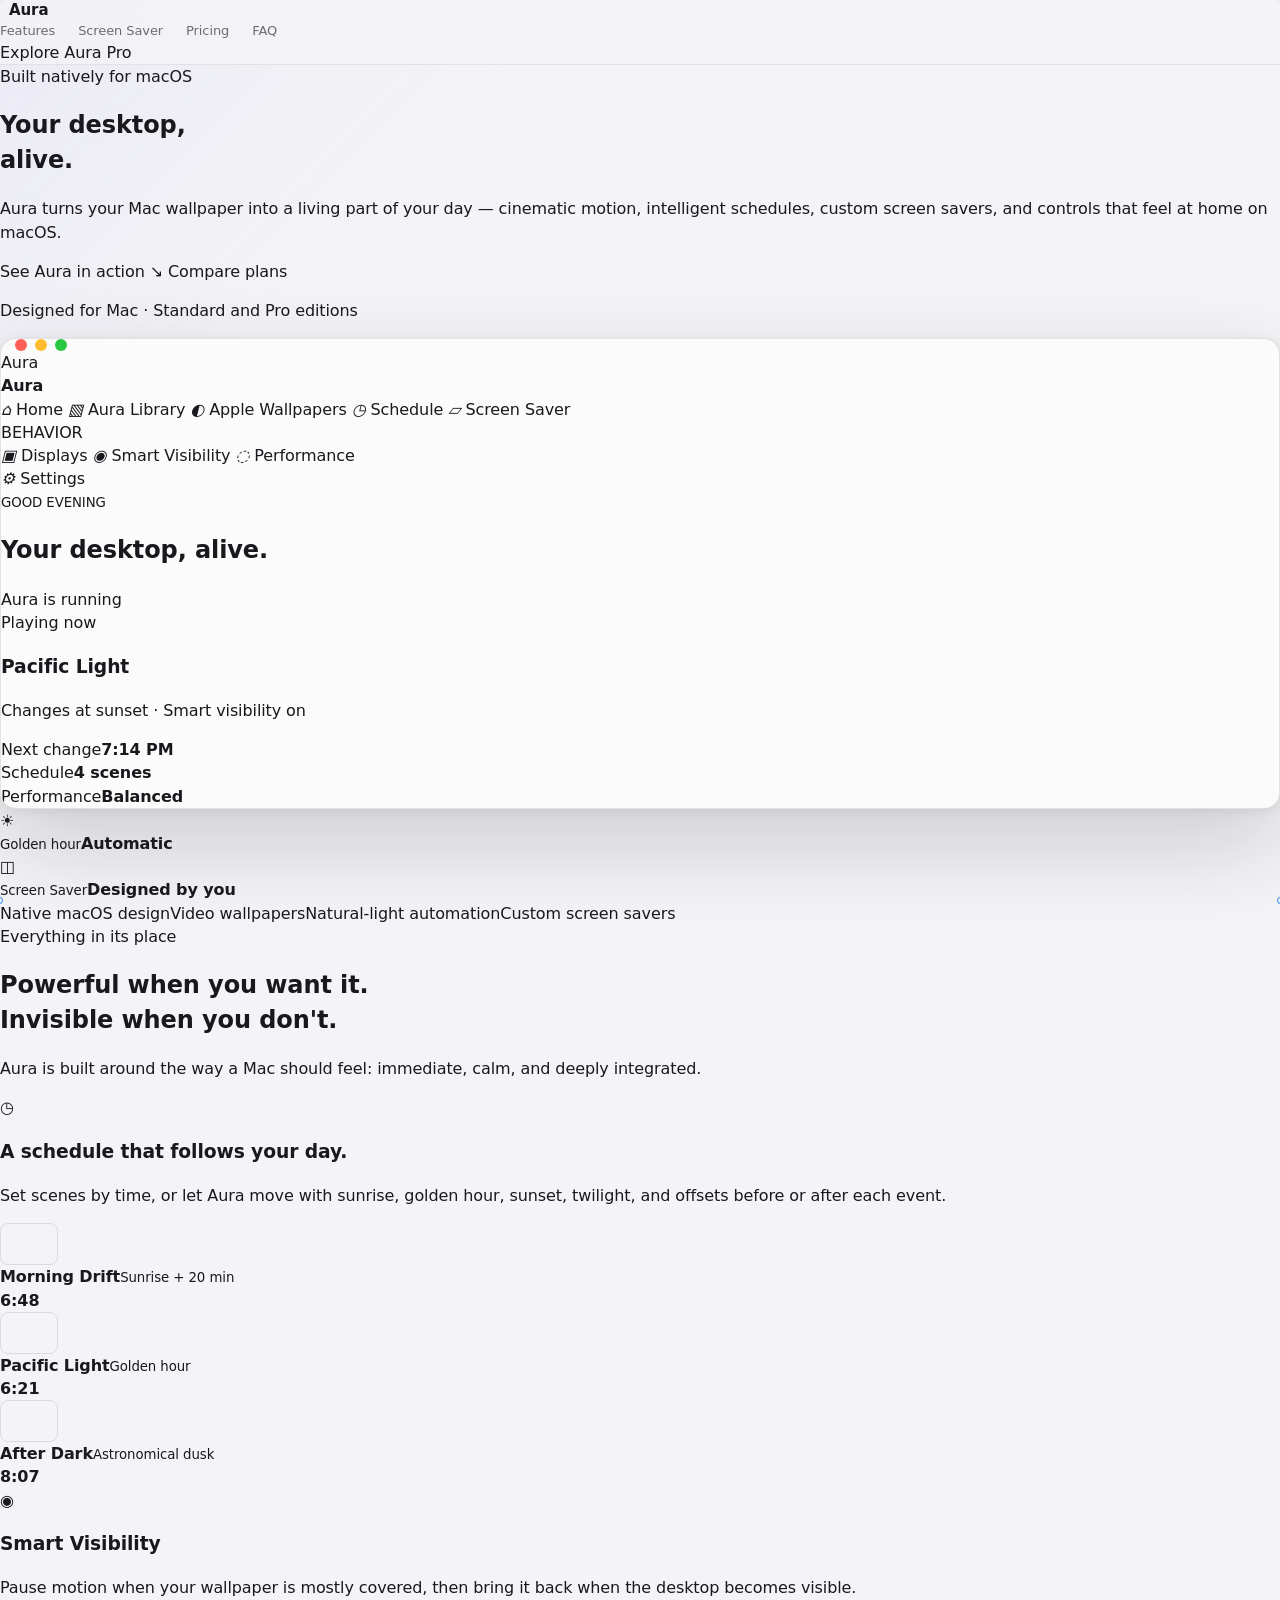
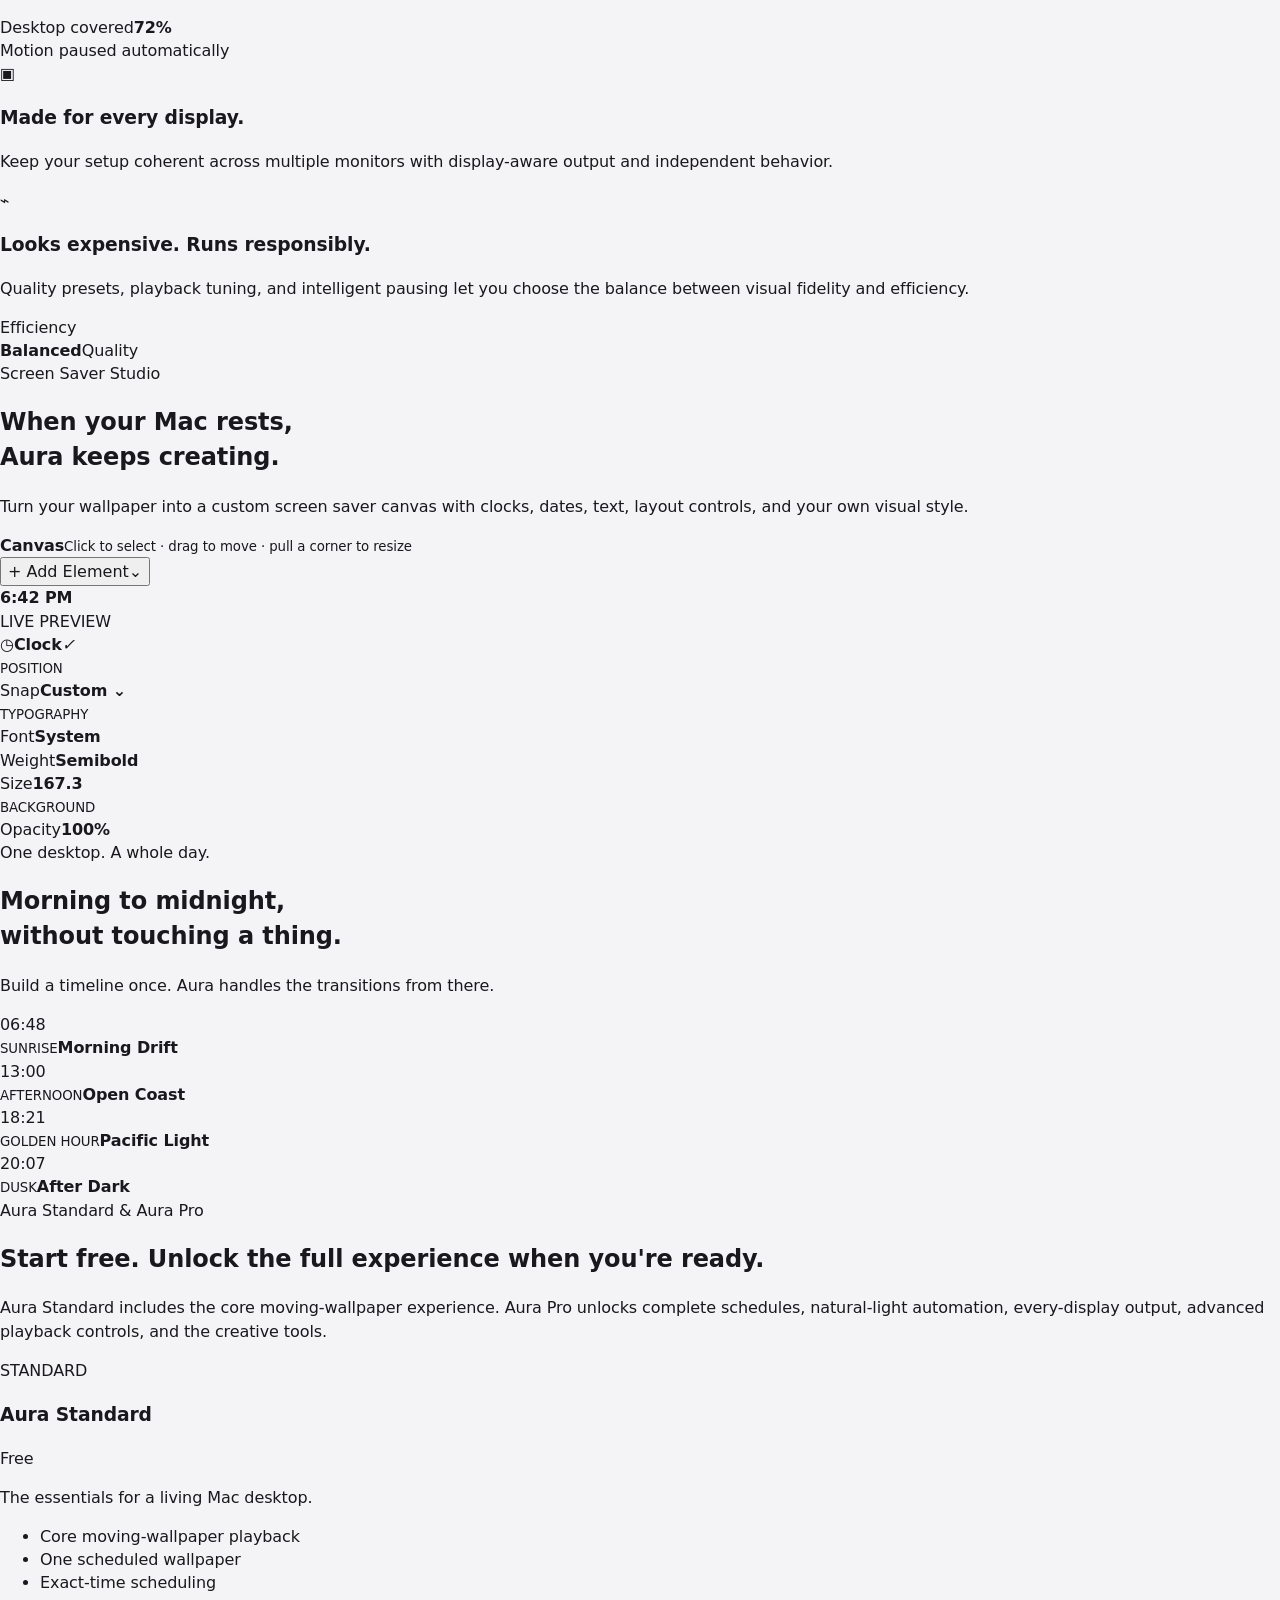
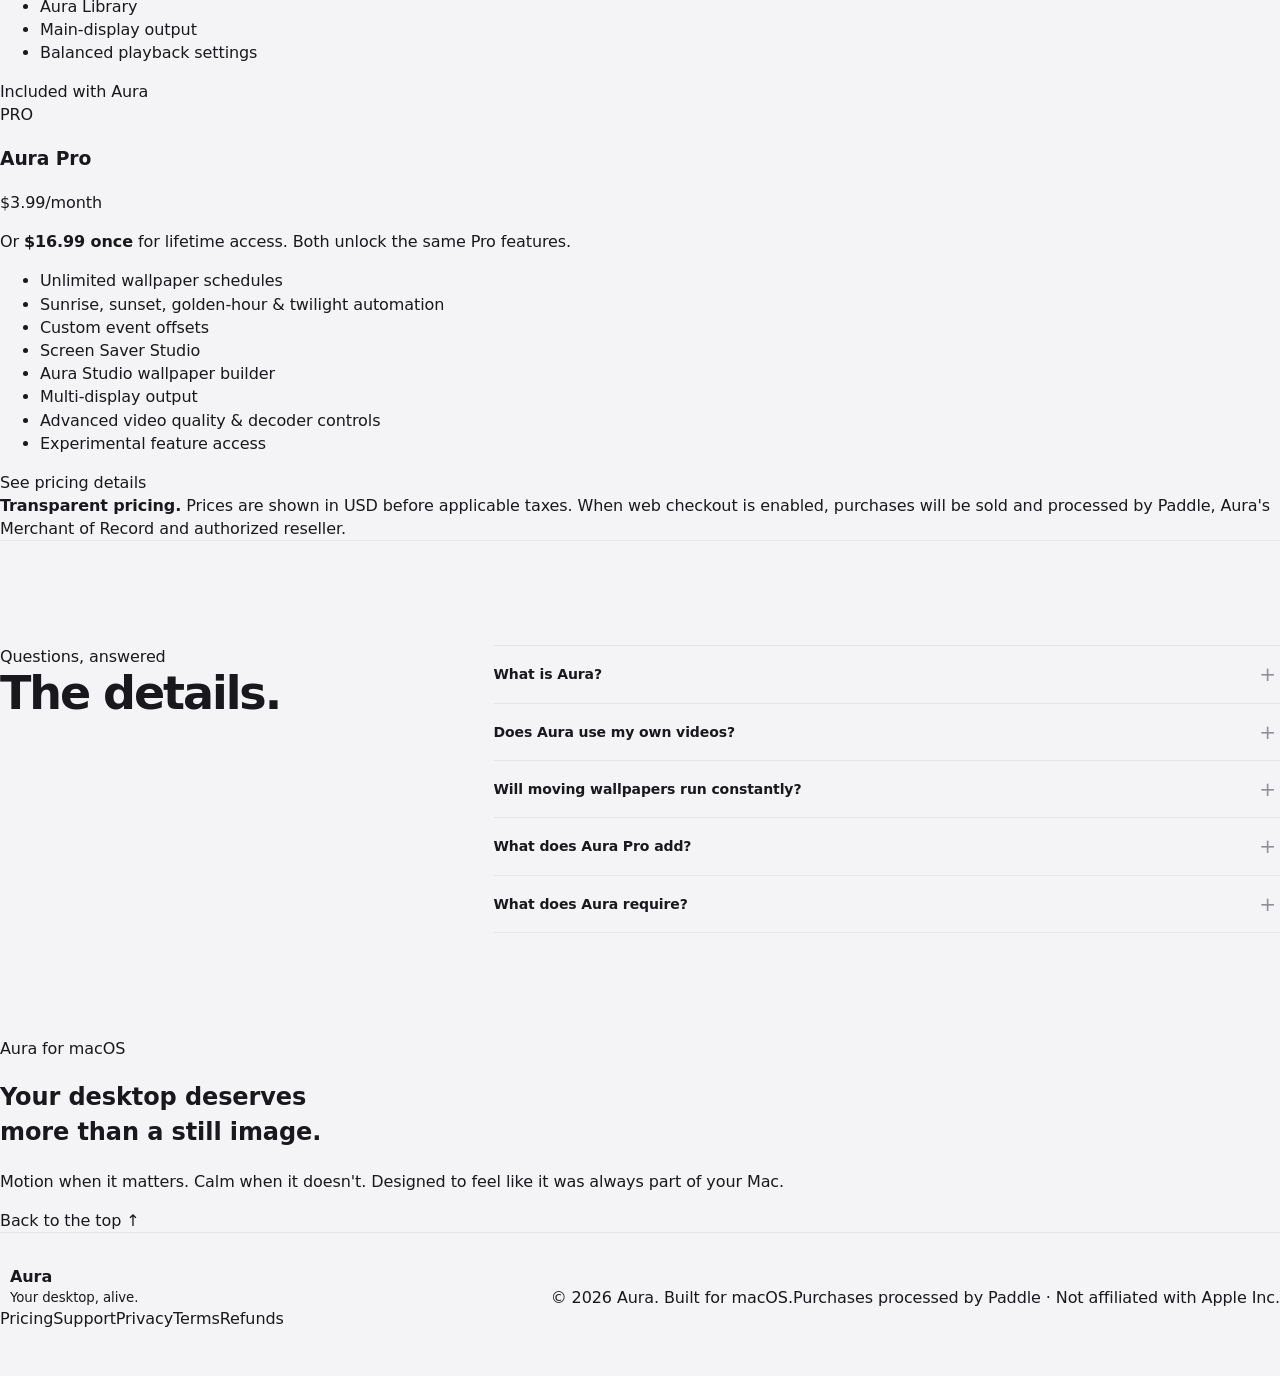
==== docs/index.html @ 41cb773d "Make Aura website Paddle-ready with current pricing" ====
<!doctype html>
<html lang="en">
<head>
  <meta charset="utf-8">
  <meta name="viewport" content="width=device-width, initial-scale=1">
  <meta name="theme-color" content="#0a0b10">
  <meta name="description" content="Aura makes your Mac desktop feel alive with cinematic moving wallpapers, intelligent schedules, Screen Saver Studio, and a native macOS experience.">
  <meta property="og:title" content="Aura — Your desktop, alive.">
  <meta property="og:description" content="A native macOS experience for cinematic moving wallpapers, smart schedules, and custom screen savers.">
  <meta property="og:type" content="website">
  <meta property="og:url" content="https://aura-macos.vercel.app/">
  <title>Aura — Your desktop, alive.</title>
  <link rel="icon" href="./assets/aura-mark.svg" type="image/svg+xml">
  <link rel="stylesheet" href="./styles.css">
  <script defer src="./script.js"></script>
</head>
<body>
  <div class="ambient ambient-a" aria-hidden="true"></div>
  <div class="ambient ambient-b" aria-hidden="true"></div>

  <header class="site-header" data-header>
    <div class="nav-wrap glass">
      <a class="brand" href="#top" aria-label="Aura home">
        <span class="brand-mark" aria-hidden="true"><span></span></span>
        <span>Aura</span>
      </a>
      <nav class="desktop-nav" aria-label="Primary navigation">
        <a href="#features">Features</a>
        <a href="#screensaver">Screen Saver</a>
        <a href="./pricing.html">Pricing</a>
        <a href="#faq">FAQ</a>
      </nav>
      <div class="nav-actions">
        <a class="button button-small button-secondary" href="./pricing.html">Explore Aura Pro</a>
        <button class="menu-button" type="button" aria-label="Open menu" aria-expanded="false" data-menu-button>
          <span></span><span></span>
        </button>
      </div>
    </div>
    <nav class="mobile-nav glass" data-mobile-menu aria-label="Mobile navigation">
      <a href="#features">Features</a>
      <a href="#screensaver">Screen Saver</a>
      <a href="./pricing.html">Pricing</a>
      <a href="#faq">FAQ</a>
    </nav>
  </header>

  <main id="top">
    <section class="hero section-shell">
      <div class="hero-copy reveal">
        <div class="eyebrow"><span class="status-dot"></span> Built natively for macOS</div>
        <h1>Your desktop,<br><span class="gradient-text">alive.</span></h1>
        <p class="hero-lede">Aura turns your Mac wallpaper into a living part of your day — cinematic motion, intelligent schedules, custom screen savers, and controls that feel at home on macOS.</p>
        <div class="hero-actions">
          <a class="button button-primary" href="#experience">See Aura in action <span aria-hidden="true">↘</span></a>
          <a class="button button-secondary" href="./pricing.html">Compare plans</a>
        </div>
        <p class="hero-note">Designed for Mac · Standard and Pro editions</p>
      </div>

      <div class="hero-visual reveal" id="experience" aria-label="Stylized preview of the Aura macOS app">
        <div class="mac-window hero-window">
          <div class="titlebar">
            <div class="traffic"><i></i><i></i><i></i></div>
            <span class="titlebar-name">Aura</span>
            <span class="titlebar-spacer"></span>
          </div>
          <div class="app-layout">
            <aside class="mock-sidebar">
              <div class="mock-brand"><span class="mini-mark"></span><b>Aura</b></div>
              <div class="mock-group">
                <span class="mock-item active"><i>⌂</i> Home</span>
                <span class="mock-item"><i>▧</i> Aura Library</span>
                <span class="mock-item"><i>◐</i> Apple Wallpapers</span>
                <span class="mock-item"><i>◷</i> Schedule</span>
                <span class="mock-item"><i>▱</i> Screen Saver</span>
              </div>
              <span class="mock-label">BEHAVIOR</span>
              <div class="mock-group">
                <span class="mock-item"><i>▣</i> Displays</span>
                <span class="mock-item"><i>◉</i> Smart Visibility</span>
                <span class="mock-item"><i>◌</i> Performance</span>
              </div>
              <span class="mock-item settings"><i>⚙</i> Settings</span>
            </aside>
            <div class="mock-main">
              <div class="mock-heading-row">
                <div><small>GOOD EVENING</small><h2>Your desktop, alive.</h2></div>
                <span class="pill">Aura is running</span>
              </div>
              <div class="wallpaper-card">
                <div class="sky-glow"></div>
                <div class="mountain mountain-1"></div>
                <div class="mountain mountain-2"></div>
                <div class="ocean-lines"></div>
                <div class="wallpaper-overlay">
                  <span class="pill dark"><i></i> Playing now</span>
                  <div><h3>Pacific Light</h3><p>Changes at sunset · Smart visibility on</p></div>
                </div>
              </div>
              <div class="mini-stats">
                <div><span>Next change</span><strong>7:14 PM</strong></div>
                <div><span>Schedule</span><strong>4 scenes</strong></div>
                <div><span>Performance</span><strong>Balanced</strong></div>
              </div>
            </div>
          </div>
        </div>
        <div class="floating-chip chip-a glass"><span>☀</span><div><small>Golden hour</small><strong>Automatic</strong></div></div>
        <div class="floating-chip chip-b glass"><span>◫</span><div><small>Screen Saver</small><strong>Designed by you</strong></div></div>
      </div>
    </section>

    <section class="trust-strip section-shell reveal" aria-label="Aura highlights">
      <span>Native macOS design</span><i></i><span>Video wallpapers</span><i></i><span>Natural-light automation</span><i></i><span>Custom screen savers</span>
    </section>

    <section class="section-shell section" id="features">
      <div class="section-heading reveal">
        <div class="eyebrow">Everything in its place</div>
        <h2>Powerful when you want it.<br>Invisible when you don't.</h2>
        <p>Aura is built around the way a Mac should feel: immediate, calm, and deeply integrated.</p>
      </div>

      <div class="bento-grid">
        <article class="feature-card feature-large reveal">
          <div class="card-copy">
            <span class="feature-icon">◷</span>
            <h3>A schedule that follows your day.</h3>
            <p>Set scenes by time, or let Aura move with sunrise, golden hour, sunset, twilight, and offsets before or after each event.</p>
          </div>
          <div class="schedule-demo" aria-hidden="true">
            <div class="schedule-row"><span class="scene-thumb dawn"></span><div><b>Morning Drift</b><small>Sunrise + 20 min</small></div><strong>6:48</strong></div>
            <div class="schedule-row selected"><span class="scene-thumb coast"></span><div><b>Pacific Light</b><small>Golden hour</small></div><strong>6:21</strong></div>
            <div class="schedule-row"><span class="scene-thumb night"></span><div><b>After Dark</b><small>Astronomical dusk</small></div><strong>8:07</strong></div>
          </div>
        </article>

        <article class="feature-card reveal">
          <div class="card-copy">
            <span class="feature-icon">◉</span>
            <h3>Smart Visibility</h3>
            <p>Pause motion when your wallpaper is mostly covered, then bring it back when the desktop becomes visible.</p>
          </div>
          <div class="visibility-demo" aria-hidden="true"><div class="coverage"><span>Desktop covered</span><b>72%</b></div><div class="visibility-status"><i></i> Motion paused automatically</div></div>
        </article>

        <article class="feature-card reveal">
          <div class="card-copy">
            <span class="feature-icon">▣</span>
            <h3>Made for every display.</h3>
            <p>Keep your setup coherent across multiple monitors with display-aware output and independent behavior.</p>
          </div>
          <div class="display-demo" aria-hidden="true"><div class="screen screen-left"></div><div class="screen screen-right"></div><div class="stand"></div></div>
        </article>

        <article class="feature-card feature-wide reveal">
          <div class="performance-copy">
            <div class="card-copy">
              <span class="feature-icon">⌁</span>
              <h3>Looks expensive. Runs responsibly.</h3>
              <p>Quality presets, playback tuning, and intelligent pausing let you choose the balance between visual fidelity and efficiency.</p>
            </div>
            <div class="quality-control" aria-hidden="true"><span>Efficiency</span><div class="segmented"><i></i><b>Balanced</b><span>Quality</span></div></div>
          </div>
          <div class="orb-field" aria-hidden="true"><div class="orb orb-one"></div><div class="orb orb-two"></div><div class="orb orb-three"></div></div>
        </article>
      </div>
    </section>

    <section class="section-shell section" id="screensaver">
      <div class="section-heading centered reveal">
        <div class="eyebrow">Screen Saver Studio</div>
        <h2>When your Mac rests,<br>Aura keeps creating.</h2>
        <p>Turn your wallpaper into a custom screen saver canvas with clocks, dates, text, layout controls, and your own visual style.</p>
      </div>

      <div class="studio-stage reveal">
        <div class="studio-toolbar glass"><div><b>Canvas</b><small>Click to select · drag to move · pull a corner to resize</small></div><button type="button" tabindex="-1">+ Add Element⌄</button></div>
        <div class="studio-canvas">
          <div class="studio-scene"><div class="studio-sun"></div><div class="studio-ridge one"></div><div class="studio-ridge two"></div><div class="studio-water"></div></div>
          <div class="selection-box"><span class="handle tl"></span><span class="handle tr"></span><span class="handle bl"></span><span class="handle br"></span><strong>6:42 PM</strong></div>
          <span class="live-badge">LIVE PREVIEW</span>
        </div>
        <div class="studio-inspector glass">
          <div class="inspector-title"><span>◷</span><b>Clock</b><i>✓</i></div>
          <small>POSITION</small>
          <div class="inspector-row"><span>Snap</span><b>Custom ⌄</b></div>
          <small>TYPOGRAPHY</small>
          <div class="inspector-controls"><div><span>Font</span><b>System</b></div><div><span>Weight</span><b>Semibold</b></div><div><span>Size</span><b>167.3</b></div></div>
          <small>BACKGROUND</small>
          <div class="opacity-line"><span>Opacity</span><i><em></em></i><b>100%</b></div>
        </div>
      </div>
    </section>

    <section class="section-shell section day-section">
      <div class="day-copy reveal">
        <div class="eyebrow light">One desktop. A whole day.</div>
        <h2>Morning to midnight,<br>without touching a thing.</h2>
        <p>Build a timeline once. Aura handles the transitions from there.</p>
      </div>
      <div class="day-track reveal" aria-label="Example Aura schedule timeline">
        <div class="day-card morning"><span>06:48</span><div><small>SUNRISE</small><strong>Morning Drift</strong></div></div>
        <div class="day-card afternoon"><span>13:00</span><div><small>AFTERNOON</small><strong>Open Coast</strong></div></div>
        <div class="day-card sunset"><span>18:21</span><div><small>GOLDEN HOUR</small><strong>Pacific Light</strong></div></div>
        <div class="day-card evening"><span>20:07</span><div><small>DUSK</small><strong>After Dark</strong></div></div>
      </div>
    </section>


    <section class="section-shell section" id="pricing">
      <div class="section-heading centered reveal">
        <div class="eyebrow">Aura Standard & Aura Pro</div>
        <h2>Start free. Unlock the full experience when you're ready.</h2>
        <p>Aura Standard includes the core moving-wallpaper experience. Aura Pro unlocks complete schedules, natural-light automation, every-display output, advanced playback controls, and the creative tools.</p>
      </div>

      <div class="pricing-grid reveal">
        <article class="price-card glass">
          <div><span class="plan-label">STANDARD</span><h3>Aura Standard</h3><p class="price">Free</p><p class="price-sub">The essentials for a living Mac desktop.</p></div>
          <ul><li>Core moving-wallpaper playback</li><li>One scheduled wallpaper</li><li>Exact-time scheduling</li><li>Aura Library</li><li>Main-display output</li><li>Balanced playback settings</li></ul>
          <span class="availability">Included with Aura</span>
        </article>
        <article class="price-card pro-card">
          <div class="pro-glow" aria-hidden="true"></div>
          <div><span class="plan-label">PRO</span><h3>Aura Pro</h3><p class="price">$3.99<span class="price-unit">/month</span></p><p class="price-sub">Or <strong>$16.99 once</strong> for lifetime access. Both unlock the same Pro features.</p></div>
          <ul><li>Unlimited wallpaper schedules</li><li>Sunrise, sunset, golden-hour & twilight automation</li><li>Custom event offsets</li><li>Screen Saver Studio</li><li>Aura Studio wallpaper builder</li><li>Multi-display output</li><li>Advanced video quality & decoder controls</li><li>Experimental feature access</li></ul>
          <a class="availability pro-availability" href="./pricing.html">See pricing details</a>
        </article>
      </div>
      <div class="merchant-note reveal">
        <strong>Transparent pricing.</strong> Prices are shown in USD before applicable taxes. When web checkout is enabled, purchases will be sold and processed by Paddle, Aura's Merchant of Record and authorized reseller.
      </div>
    </section>

    <section class="section-shell section faq-section" id="faq">
      <div class="section-heading reveal"><div class="eyebrow">Questions, answered</div><h2>The details.</h2></div>
      <div class="faq-list reveal">
        <details><summary>What is Aura?</summary><p>Aura is a native macOS app for moving wallpapers, intelligent wallpaper schedules, custom screen savers, and display-aware playback.</p></details>
        <details><summary>Does Aura use my own videos?</summary><p>Yes. Aura is designed around your local wallpaper library so you can build scenes and schedules from your own compatible video assets.</p></details>
        <details><summary>Will moving wallpapers run constantly?</summary><p>They do not have to. Smart Visibility can pause motion when your wallpaper is mostly covered, and Aura includes performance controls for different Macs and workflows.</p></details>
        <details><summary>What does Aura Pro add?</summary><p>Pro expands Aura with unlimited schedules, natural-light automation and offsets, Screen Saver Studio, Aura Studio, multi-display output, advanced playback controls, and access to experimental features.</p></details>
        <details><summary>What does Aura require?</summary><p>Aura is built for macOS 26 or later so it can use the latest native macOS interface and wallpaper capabilities.</p></details>
      </div>
    </section>

    <section class="section-shell final-cta reveal">
      <div class="final-glow" aria-hidden="true"></div>
      <span class="brand-mark large" aria-hidden="true"><span></span></span>
      <div class="eyebrow">Aura for macOS</div>
      <h2>Your desktop deserves<br>more than a still image.</h2>
      <p>Motion when it matters. Calm when it doesn't. Designed to feel like it was always part of your Mac.</p>
      <a class="button button-primary" href="#top">Back to the top <span aria-hidden="true">↑</span></a>
    </section>
  </main>

  <footer class="site-footer section-shell">
    <div class="footer-main">
      <div class="footer-brand"><span class="brand-mark" aria-hidden="true"><span></span></span><div><b>Aura</b><small>Your desktop, alive.</small></div></div>
      <div class="footer-links"><a href="./pricing.html">Pricing</a><a href="./support.html">Support</a><a href="./privacy.html">Privacy</a><a href="./terms.html">Terms</a><a href="./refunds.html">Refunds</a></div>
    </div>
    <div class="footer-bottom"><span>© <span data-year></span> Aura. Built for macOS.</span><span>Purchases processed by Paddle · Not affiliated with Apple Inc.</span></div>
  </footer>
</body>
</html>
---- docs/styles.css ----
:root {
  color-scheme: light dark;
  --bg: #f4f4f6;
  --surface: rgba(255,255,255,.72);
  --surface-solid: #fbfbfc;
  --surface-soft: #ececf0;
  --sidebar: rgba(236,236,240,.78);
  --line: rgba(0,0,0,.10);
  --line-soft: rgba(0,0,0,.065);
  --text: #19191d;
  --secondary: #6b6b73;
  --tertiary: #8f8f98;
  --accent: #6f66f2;
  --accent-soft: rgba(111,102,242,.16);
  --shadow: 0 22px 60px rgba(30,30,40,.12);
  --window-shadow: 0 35px 90px rgba(35,35,50,.18), 0 2px 10px rgba(35,35,50,.08);
}

@media (prefers-color-scheme: dark) {
  :root {
    --bg: #151519;
    --surface: rgba(38,38,44,.76);
    --surface-solid: #242429;
    --surface-soft: #2d2d33;
    --sidebar: rgba(34,34,39,.82);
    --line: rgba(255,255,255,.11);
    --line-soft: rgba(255,255,255,.07);
    --text: #f2f2f4;
    --secondary: #a5a5ad;
    --tertiary: #7d7d86;
    --accent: #8e86ff;
    --accent-soft: rgba(142,134,255,.18);
    --shadow: 0 22px 60px rgba(0,0,0,.24);
    --window-shadow: 0 35px 90px rgba(0,0,0,.34), 0 2px 10px rgba(0,0,0,.22);
  }
}

* { box-sizing: border-box; }
html { scroll-behavior: smooth; }
body {
  margin: 0;
  min-width: 320px;
  background:
    linear-gradient(135deg, color-mix(in srgb, var(--accent) 7%, transparent), transparent 26rem),
    var(--bg);
  color: var(--text);
  font-family: -apple-system, BlinkMacSystemFont, "SF Pro Text", "SF Pro Display", system-ui, sans-serif;
  line-height: 1.45;
  letter-spacing: -.006em;
}

a { color: inherit; text-decoration: none; }
button { font: inherit; color: inherit; }
img { display: block; }
.page-width { width: min(1120px, calc(100% - 40px)); margin-inline: auto; }

.site-header {
  position: sticky;
  top: 0;
  z-index: 50;
  background: color-mix(in srgb, var(--bg) 84%, transparent);
  backdrop-filter: blur(22px) saturate(130%);
  -webkit-backdrop-filter: blur(22px) saturate(130%);
  border-bottom: 1px solid var(--line-soft);
}
.nav-shell {
  width: min(1120px, calc(100% - 40px));
  height: 58px;
  margin: auto;
  display: flex;
  align-items: center;
  gap: 26px;
}
.brand { display: flex; align-items: center; gap: 9px; font-size: 15px; font-weight: 650; }
.brand img, .footer-brand img, .sidebar-brand img { border-radius: 26%; box-shadow: inset 0 0 0 1px rgba(255,255,255,.12); }
.desktop-nav { margin-left: auto; display: flex; align-items: center; gap: 23px; }
.desktop-nav a { font-size: 13px; color: var(--secondary); }
.desktop-nav a:hover, .text-link:hover { color: var(--text); }
.menu-button { display: none; margin-left: auto; border: 0; background: transparent; width: 34px; height: 34px; position: relative; }
.menu-button span { position: absolute; left: 8px; right: 8px; height: 1.5px; background: currentColor; border-radius: 2px; }
.menu-button span:first-child { top: 12px; }
.menu-button span:last-child { top: 20px; }
.mobile-nav { display: none; padding: 4px 20px 14px; border-top: 1px solid var(--line-soft); }
.mobile-nav a { padding: 9px 0; color: var(--secondary); font-size: 14px; }

.intro { padding: 96px 0 46px; }
.intro-copy { max-width: 760px; }
.kicker, .section-label {
  margin: 0 0 12px;
  color: var(--secondary);
  font-size: 13px;
  font-weight: 600;
}
.intro h1 {
  max-width: 760px;
  margin: 0;
  font-size: clamp(48px, 7vw, 76px);
  line-height: 1.02;
  letter-spacing: -.056em;
  font-weight: 720;
}
.lead {
  max-width: 680px;
  margin: 25px 0 0;
  color: var(--secondary);
  font-size: clamp(17px, 2.1vw, 20px);
  line-height: 1.55;
  letter-spacing: -.015em;
}
.intro-actions { display: flex; align-items: center; gap: 22px; margin-top: 30px; }
.primary-link {
  display: inline-flex;
  align-items: center;
  min-height: 38px;
  padding: 0 15px;
  border-radius: 9px;
  background: var(--text);
  color: var(--bg);
  font-size: 13px;
  font-weight: 620;
}
.text-link { color: var(--secondary); font-size: 13px; font-weight: 540; }
.text-link span { margin-left: 2px; }
.small-note { margin: 18px 0 0; color: var(--tertiary); font-size: 12px; }

.app-showcase { padding: 26px 0 112px; }
.hero-app-screenshot {
  display: block;
  width: min(100%, 936px);
  height: auto;
  margin-inline: auto;
  border-radius: 18px;
  border: 1px solid var(--line);
  box-shadow: var(--window-shadow);
  image-rendering: auto;
}
.mac-window, .product-window {
  overflow: hidden;
  border: 1px solid var(--line);
  background: var(--surface-solid);
  box-shadow: var(--window-shadow);
}
.mac-window { border-radius: 16px; }
.window-bar {
  height: 45px;
  position: relative;
  display: flex;
  align-items: center;
  border-bottom: 1px solid var(--line-soft);
  background: color-mix(in srgb, var(--surface-solid) 76%, transparent);
}
.traffic { display: flex; gap: 8px; margin-left: 14px; }
.traffic i { width: 12px; height: 12px; border-radius: 50%; display: block; }
.traffic i:nth-child(1){ background:#ff5f57; }
.traffic i:nth-child(2){ background:#febc2e; }
.traffic i:nth-child(3){ background:#28c840; }
.window-title { position: absolute; inset-inline: 0; text-align: center; font-size: 12px; color: var(--secondary); pointer-events: none; }
.sidebar-button {
  margin-left: 260px;
  width: 27px;
  height: 27px;
  padding: 0;
  border-radius: 8px;
  border: 1px solid var(--line);
  background: var(--surface);
  font-size: 11px;
}
.app-body { display: grid; grid-template-columns: 214px 1fr; min-height: 650px; }
.app-sidebar {
  position: relative;
  padding: 14px 10px 12px;
  background:
    linear-gradient(160deg, color-mix(in srgb, var(--accent) 8%, transparent), transparent 40%),
    var(--sidebar);
  border-right: 1px solid var(--line-soft);
}
.sidebar-brand { display:flex; align-items:center; gap:9px; padding:5px 8px 13px; font-size:13px; }
.sidebar-brand img { width:23px; height:23px; }
.sidebar-nav { min-height: 560px; display:flex; flex-direction:column; gap:2px; }
.sidebar-nav small { margin: 14px 9px 5px; font-size: 8px; color: var(--tertiary); font-weight: 700; letter-spacing: .07em; }
.side-item {
  display:flex; align-items:center; gap:8px;
  min-height:30px; padding:0 9px; border-radius:8px;
  color: var(--secondary); font-size:11px;
}
.side-item i { width:16px; text-align:center; font-style:normal; font-size:12px; }
.side-item.selected { color:var(--text); background: color-mix(in srgb, var(--accent) 15%, var(--surface)); font-weight:580; }
.side-item.settings { margin-top:auto; }

.home-screen {
  padding: 28px;
  background:
    radial-gradient(circle at 100% 0%, color-mix(in srgb, var(--accent) 10%, transparent), transparent 36%),
    var(--bg);
}
.app-page-header small { display:block; color:var(--secondary); font-size:8px; letter-spacing:.11em; font-weight:700; margin-bottom:4px; }
.app-page-header h2 { font-size:28px; letter-spacing:-.035em; margin:0; }
.app-page-header p { margin:7px 0 20px; color:var(--secondary); font-size:11px; }

.home-hero {
  height: 286px;
  position: relative;
  overflow: hidden;
  border-radius: 20px;
  border: 1px solid var(--line);
  background: #24405f;
}
.wallpaper-art { position:absolute; inset:0; overflow:hidden; background: linear-gradient(#879cc7 0 40%, #d1a789 40% 52%, #456b7c 52%); }
.wallpaper-sky { position:absolute; inset:0; background: radial-gradient(circle at 69% 26%, rgba(255,238,203,.88), transparent 12%), linear-gradient(180deg,#8da4ce,#c8a490 57%,#56717e); }
.wallpaper-hill { position:absolute; bottom:32%; width:70%; height:46%; background:#46545e; border-radius:60% 80% 0 0; transform:skewX(-10deg); }
.hill-back { left:-13%; opacity:.75; }
.hill-front { right:-11%; bottom:27%; height:50%; background:#343f47; transform:skewX(12deg); }
.wallpaper-water { position:absolute; inset:auto 0 0; height:34%; background:linear-gradient(180deg,#507687,#335d72); opacity:.96; }
.home-hero::after { content:""; position:absolute; inset:0; background:linear-gradient(180deg,rgba(0,0,0,.16),transparent 44%,rgba(0,0,0,.72)); }
.home-hero-top, .home-hero-bottom { position:absolute; z-index:2; left:16px; right:16px; display:flex; gap:7px; }
.home-hero-top { top:16px; align-items:flex-start; flex-wrap:wrap; }
.status-pill {
  padding:5px 9px; border-radius:999px;
  background:rgba(28,28,32,.43); color:#fff; border:1px solid rgba(255,255,255,.16);
  backdrop-filter: blur(12px); font-size:9px; font-weight:580;
}
.home-hero-bottom { bottom:16px; align-items:flex-end; justify-content:space-between; color:#fff; }
.home-hero-bottom > div:first-child { display:flex; flex-direction:column; gap:3px; max-width:62%; }
.home-hero-bottom strong { font-size:19px; letter-spacing:-.02em; }
.home-hero-bottom span { font-size:10px; color:rgba(255,255,255,.74); }
.mock-controls { display:flex; gap:7px; }
.mock-controls button, .panel-heading button, .subwindow-title button, .editor-toolbar button, .browser-toolbar button, .browser-info button, .schedule-foot button {
  border:1px solid var(--line);
  background: color-mix(in srgb, var(--surface-solid) 76%, transparent);
  border-radius:8px;
  padding:6px 9px;
  font-size:9px;
}
.mock-controls button { color:#fff; border-color:rgba(255,255,255,.18); background:rgba(25,25,28,.32); }
.mock-controls .accent { background:rgba(255,255,255,.92); color:#28282c; }

.metrics { display:grid; grid-template-columns:repeat(4,1fr); gap:10px; margin-top:10px; }
.metric, .native-panel, .timeline-panel {
  border:1px solid var(--line);
  background: var(--surface);
  border-radius:14px;
}
.metric { padding:12px; min-height:76px; display:flex; flex-direction:column; }
.metric span { font-size:9px; color:var(--secondary); }
.metric strong { margin-top:4px; font-size:17px; }
.metric small { margin-top:auto; color:var(--tertiary); font-size:8px; }
.timeline-panel { margin-top:10px; padding:12px 14px 10px; }
.timeline-title { display:flex; justify-content:space-between; align-items:center; font-size:9px; }
.timeline-title span { color:var(--tertiary); }
.timeline-line { position:relative; height:17px; margin-top:8px; }
.timeline-line::before { content:""; position:absolute; top:8px; left:0; right:0; height:2px; border-radius:2px; background:var(--surface-soft); }
.timeline-line i { position:absolute; top:5px; width:8px; height:8px; margin-left:-4px; border-radius:50%; background:var(--accent); }
.timeline-line b { position:absolute; top:3px; width:1px; height:12px; background:#ff3b30; }
.timeline-labels { display:flex; justify-content:space-between; color:var(--tertiary); font-size:7px; }
.home-lower { display:grid; grid-template-columns:1fr 1fr; gap:10px; margin-top:10px; }
.native-panel { padding:13px; min-height:126px; }
.panel-heading { display:flex; justify-content:space-between; align-items:center; font-size:10px; margin-bottom:10px; }
.panel-heading button { padding:4px 7px; color:var(--secondary); }
.schedule-mini-row { display:grid; grid-template-columns:16px 1fr auto; gap:5px; align-items:center; padding:5px 0; font-size:9px; color:var(--secondary); }
.schedule-mini-row b { color:var(--text); }
.schedule-mini-row.active span { color:var(--accent); }
.coverage-number { font-size:24px; font-weight:700; letter-spacing:-.04em; }
.coverage-number span { font-size:10px; color:var(--secondary); font-weight:400; letter-spacing:0; }
.progress-track { height:5px; margin:9px 0 8px; background:var(--surface-soft); border-radius:999px; overflow:hidden; }
.progress-track i { display:block; height:100%; background:var(--accent); border-radius:inherit; }
.visibility-panel p { margin:0; font-size:9px; color:var(--secondary); line-height:1.45; }
.showcase-caption { margin:14px 4px 0; color:var(--tertiary); font-size:11px; }

.product-section {
  padding: 104px 0;
  display:grid;
  grid-template-columns:minmax(240px, .72fr) minmax(0, 1.45fr);
  gap:72px;
  align-items:center;
  border-top:1px solid var(--line-soft);
}
.product-section.reverse { grid-template-columns:minmax(0,1.45fr) minmax(240px,.72fr); }
.product-section.reverse .section-copy { order:2; }
.product-section.reverse .product-window { order:1; }
.section-copy h2, .plain-feature h2, .apple-copy h2, .faq-section h2 {
  margin:0;
  font-size:clamp(30px,4vw,46px);
  line-height:1.06;
  letter-spacing:-.045em;
  font-weight:700;
}
.section-copy > p:not(.section-label), .plain-feature > p:not(.section-label), .apple-copy > p:not(.section-label) {
  color:var(--secondary); font-size:15px; line-height:1.65;
}
.detail-line { font-size:12px !important; color:var(--tertiary) !important; }
.product-window { border-radius:15px; }
.schedule-window { background:var(--bg); }
.subwindow-title, .editor-toolbar, .browser-toolbar {
  height:54px; padding:0 15px;
  display:flex; align-items:center; justify-content:space-between;
  background:var(--surface-solid); border-bottom:1px solid var(--line-soft);
}
.subwindow-title > div { display:flex; flex-direction:column; gap:1px; }
.subwindow-title small { font-size:7px; color:var(--tertiary); letter-spacing:.08em; }
.subwindow-title strong { font-size:12px; }
.schedule-list { padding:10px; }
.scene-row {
  min-height:62px; padding:8px 10px;
  display:grid; grid-template-columns:58px 1fr auto 34px; gap:11px; align-items:center;
  border-radius:11px; border:1px solid transparent;
}
.scene-row + .scene-row { margin-top:3px; }
.scene-row.current { background:var(--surface); border-color:var(--line); }
.scene-thumb { width:58px; height:42px; border-radius:8px; display:block; border:1px solid var(--line); }
.morning-thumb { background:linear-gradient(155deg,#ffd3a8,#94abd2); }
.day-thumb { background:linear-gradient(155deg,#87b8e4,#4b7d8e); }
.evening-thumb { background:linear-gradient(155deg,#e5a378,#575a81); }
.night-thumb { background:linear-gradient(155deg,#273250,#101722); }
.scene-row div { display:flex; flex-direction:column; gap:2px; }
.scene-row strong { font-size:11px; }
.scene-row small, .scene-row time { color:var(--secondary); font-size:9px; }
.toggle { width:28px; height:16px; border-radius:999px; background:var(--surface-soft); position:relative; display:block; }
.toggle::after { content:""; position:absolute; top:2px; left:2px; width:12px; height:12px; border-radius:50%; background:#fff; box-shadow:0 1px 2px rgba(0,0,0,.24); }
.toggle.on { background:var(--accent); }
.toggle.on::after { left:14px; }
.schedule-foot { display:flex; align-items:center; justify-content:space-between; padding:10px 15px; border-top:1px solid var(--line-soft); color:var(--secondary); font-size:9px; }

.editor-window { background:var(--bg); }
.editor-toolbar strong, .browser-toolbar strong { font-size:11px; }
.editor-toolbar div { display:flex; flex-direction:column; }
.editor-toolbar small { font-size:8px; color:var(--tertiary); margin-top:2px; }
.editor-body { display:grid; grid-template-columns:1fr 170px; min-height:390px; }
.editor-canvas { position:relative; overflow:hidden; min-height:390px; background:#31455c; }
.editor-art { position:absolute; inset:0; background:linear-gradient(180deg,#8195bb,#d09f82 49%,#355e70 50%); }
.editor-art i { position:absolute; width:72%; height:55%; left:-15%; bottom:25%; background:#3f4a50; border-radius:60% 80% 0 0; transform:skewX(-10deg); }
.editor-art b { position:absolute; width:70%; height:48%; right:-12%; bottom:20%; background:#323a40; border-radius:70% 60% 0 0; transform:skewX(12deg); }
.clock-selection {
  position:absolute; z-index:2; left:29%; top:37%; width:43%; height:76px;
  display:grid; place-items:center; border:1px solid #0a84ff; color:#fff;
}
.clock-selection strong { font-size:31px; letter-spacing:-.04em; text-shadow:0 1px 8px rgba(0,0,0,.24); }
.handle { position:absolute; width:7px; height:7px; background:#fff; border:1px solid #0a84ff; border-radius:50%; }
.handle.tl{left:-4px;top:-4px}.handle.tr{right:-4px;top:-4px}.handle.bl{left:-4px;bottom:-4px}.handle.br{right:-4px;bottom:-4px}
.preview-label { position:absolute; right:10px; bottom:10px; padding:4px 7px; border-radius:6px; background:rgba(20,20,24,.44); color:#fff; font-size:7px; letter-spacing:.06em; }
.inspector { padding:14px; background:var(--surface-solid); border-left:1px solid var(--line-soft); }
.inspector-heading { display:grid; grid-template-columns:18px 1fr auto; gap:6px; align-items:center; margin-bottom:18px; font-size:10px; }
.inspector-heading i { font-style:normal; color:var(--accent); }
.inspector > small { display:block; margin:13px 0 5px; font-size:7px; color:var(--tertiary); letter-spacing:.08em; font-weight:700; }
.control-row, .inspector label { display:flex; justify-content:space-between; gap:8px; padding:6px 0; font-size:9px; color:var(--secondary); border-bottom:1px solid var(--line-soft); }
.control-row strong, .inspector label span { color:var(--text); font-weight:520; }
.slider { height:4px; margin-top:9px; border-radius:999px; background:var(--surface-soft); }
.slider i { display:block; width:72%; height:100%; border-radius:inherit; background:var(--accent); }

.split-section { padding:104px 0; display:grid; grid-template-columns:1fr 1fr; gap:80px; border-top:1px solid var(--line-soft); }
.plain-feature { min-width:0; }
.native-setting { display:flex; align-items:center; justify-content:space-between; gap:20px; padding:15px 0; border-top:1px solid var(--line-soft); }
.native-setting:first-of-type { margin-top:26px; }
.native-setting div { display:flex; flex-direction:column; gap:3px; }
.native-setting strong { font-size:13px; }
.native-setting span:not(.toggle) { font-size:11px; color:var(--secondary); }

.apple-section { padding:104px 0; border-top:1px solid var(--line-soft); }
.apple-copy { max-width:680px; margin-bottom:38px; }
.browser-info { padding:9px 15px; display:flex; justify-content:space-between; align-items:center; background:var(--surface); border-bottom:1px solid var(--line-soft); color:var(--secondary); font-size:9px; }
.wallpaper-grid { display:grid; grid-template-columns:repeat(3,1fr); gap:10px; padding:12px; background:var(--bg); }
.apple-tile { position:relative; overflow:hidden; height:195px; border-radius:12px; border:1px solid var(--line); background:#6f8492; }
.apple-tile > span { position:absolute; top:9px; left:9px; padding:4px 6px; color:#fff; background:rgba(0,0,0,.28); backdrop-filter:blur(8px); border-radius:6px; font-size:7px; }
.tile-one { background:linear-gradient(150deg,#8da6c4 10%,#c1876c 52%,#425f66 53%); }
.tile-two { background:linear-gradient(150deg,#b7c1aa,#728d7c 50%,#334c46 51%); }
.tile-three { background:radial-gradient(circle at 52% 46%,#4f8dc5 0 22%,#2d664d 23% 31%,#09141f 32%); }
.apple-tile footer { position:absolute; inset:auto 0 0; padding:32px 11px 10px; background:linear-gradient(transparent,rgba(0,0,0,.72)); color:#fff; display:flex; flex-direction:column; }
.apple-tile footer strong { font-size:11px; }
.apple-tile footer small { color:rgba(255,255,255,.7); font-size:8px; }

.pro-section { padding:104px 0; border-top:1px solid var(--line-soft); }
.section-copy.compact { max-width:680px; margin-bottom:40px; }
.plan-table { border-top:1px solid var(--line); }
.plan-row { display:grid; grid-template-columns:minmax(0,1fr) 130px 130px; min-height:52px; align-items:center; border-bottom:1px solid var(--line-soft); font-size:13px; }
.plan-row span { color:var(--secondary); }
.plan-row b, .plan-row strong { text-align:center; font-size:12px; font-weight:580; }
.plan-head { min-height:42px; color:var(--secondary); font-size:11px; }

.faq-section { padding:104px 0; display:grid; grid-template-columns:.7fr 1.3fr; gap:70px; border-top:1px solid var(--line-soft); }
.faq-list { border-top:1px solid var(--line-soft); }
details { border-bottom:1px solid var(--line-soft); }
summary { list-style:none; cursor:pointer; padding:18px 34px 18px 0; position:relative; font-size:14px; font-weight:560; }
summary::-webkit-details-marker { display:none; }
summary::after { content:"+"; position:absolute; right:4px; color:var(--tertiary); font-size:20px; font-weight:300; top:14px; }
details[open] summary::after { content:"−"; }
details p { margin:-2px 44px 18px 0; color:var(--secondary); font-size:13px; line-height:1.6; }

.site-footer {
  padding:32px 0 45px;
  border-top:1px solid var(--line-soft);
  display:grid;
  grid-template-columns:1fr auto;
  gap:20px 30px;
  align-items:center;
}
.footer-brand { display:flex; align-items:center; gap:10px; }
.footer-brand div { display:flex; flex-direction:column; }
.footer-brand strong { font-size:13px; }
.footer-brand span { color:var(--tertiary); font-size:10px; }
.site-footer nav { display:flex; gap:20px; color:var(--secondary); font-size:12px; }
.site-footer p { grid-column:1 / -1; margin:0; color:var(--tertiary); font-size:10px; }

.page-hero { padding:90px 0 42px; max-width:740px; }
.page-hero .eyebrow { color:var(--secondary); font-size:13px; font-weight:600; }
.page-hero h1 { margin:10px 0 16px; font-size:clamp(42px,6vw,64px); line-height:1.03; letter-spacing:-.05em; }
.page-hero p { margin:0; color:var(--secondary); font-size:16px; line-height:1.6; }
.legal-card { max-width:760px; margin:0 0 90px; padding:0; background:none !important; border:0 !important; box-shadow:none !important; backdrop-filter:none !important; }
.legal-card h2 { margin:38px 0 9px; font-size:18px; letter-spacing:-.02em; }
.legal-card h2:first-child { margin-top:0; }
.legal-card p, .legal-card li { color:var(--secondary); font-size:14px; line-height:1.7; }
.legal-card strong { color:var(--text); }
.support-grid { max-width:780px; margin-bottom:90px; border-top:1px solid var(--line-soft); display:block; }
.support-card { min-height:0; padding:20px 0; border:0; border-bottom:1px solid var(--line-soft); background:none; border-radius:0; }
.support-card > span { display:none; }
.support-card h2 { margin:0 0 5px; font-size:16px; }
.support-card p { margin:0; color:var(--secondary); font-size:13px; line-height:1.6; }
.support-card a { display:inline-block; margin-top:8px; color:var(--secondary); font-size:12px; font-weight:540; }
.glass { background:none; border:0; box-shadow:none; backdrop-filter:none; }

@media (max-width: 900px) {
  .product-section, .product-section.reverse { grid-template-columns:1fr; gap:34px; }
  .product-section.reverse .section-copy, .product-section.reverse .product-window { order:initial; }
  .split-section { grid-template-columns:1fr; gap:62px; }
  .faq-section { grid-template-columns:1fr; gap:35px; }
  .app-body { grid-template-columns:180px 1fr; }
  .sidebar-button { margin-left:226px; }
  .home-screen { padding:20px; }
  .metrics { grid-template-columns:repeat(2,1fr); }
}

@media (max-width: 700px) {
  .page-width, .nav-shell { width:min(100% - 24px,1120px); }
  .desktop-nav { display:none; }
  .menu-button { display:block; }
  .mobile-nav.open { display:grid; }
  .intro { padding:64px 0 34px; }
  .intro h1 { font-size:clamp(42px,14vw,64px); }
  .intro-actions { align-items:flex-start; flex-direction:column; gap:15px; }
  .app-showcase { padding-bottom:78px; }
  .app-body { display:block; min-height:0; }
  .app-sidebar { display:none; }
  .sidebar-button { margin-left:76px; }
  .home-screen { padding:14px; }
  .app-page-header h2 { font-size:23px; }
  .home-hero { height:260px; }
  .home-hero-bottom { align-items:flex-start; flex-direction:column; }
  .home-hero-bottom > div:first-child { max-width:100%; }
  .metrics { grid-template-columns:repeat(2,1fr); }
  .home-lower { grid-template-columns:1fr; }
  .product-section, .split-section, .apple-section, .pro-section, .faq-section { padding:76px 0; }
  .editor-body { grid-template-columns:1fr; }
  .inspector { display:none; }
  .wallpaper-grid { grid-template-columns:1fr; }
  .apple-tile { height:180px; }
  .plan-row { grid-template-columns:minmax(0,1fr) 82px 82px; font-size:11px; }
  .scene-row { grid-template-columns:46px 1fr auto 30px; gap:8px; }
  .scene-thumb { width:46px; height:36px; }
  .scene-row time { display:none; }
  .site-footer { grid-template-columns:1fr; }
  .site-footer nav { flex-wrap:wrap; }
}

@media (prefers-reduced-motion: reduce) {
  html { scroll-behavior:auto; }
}
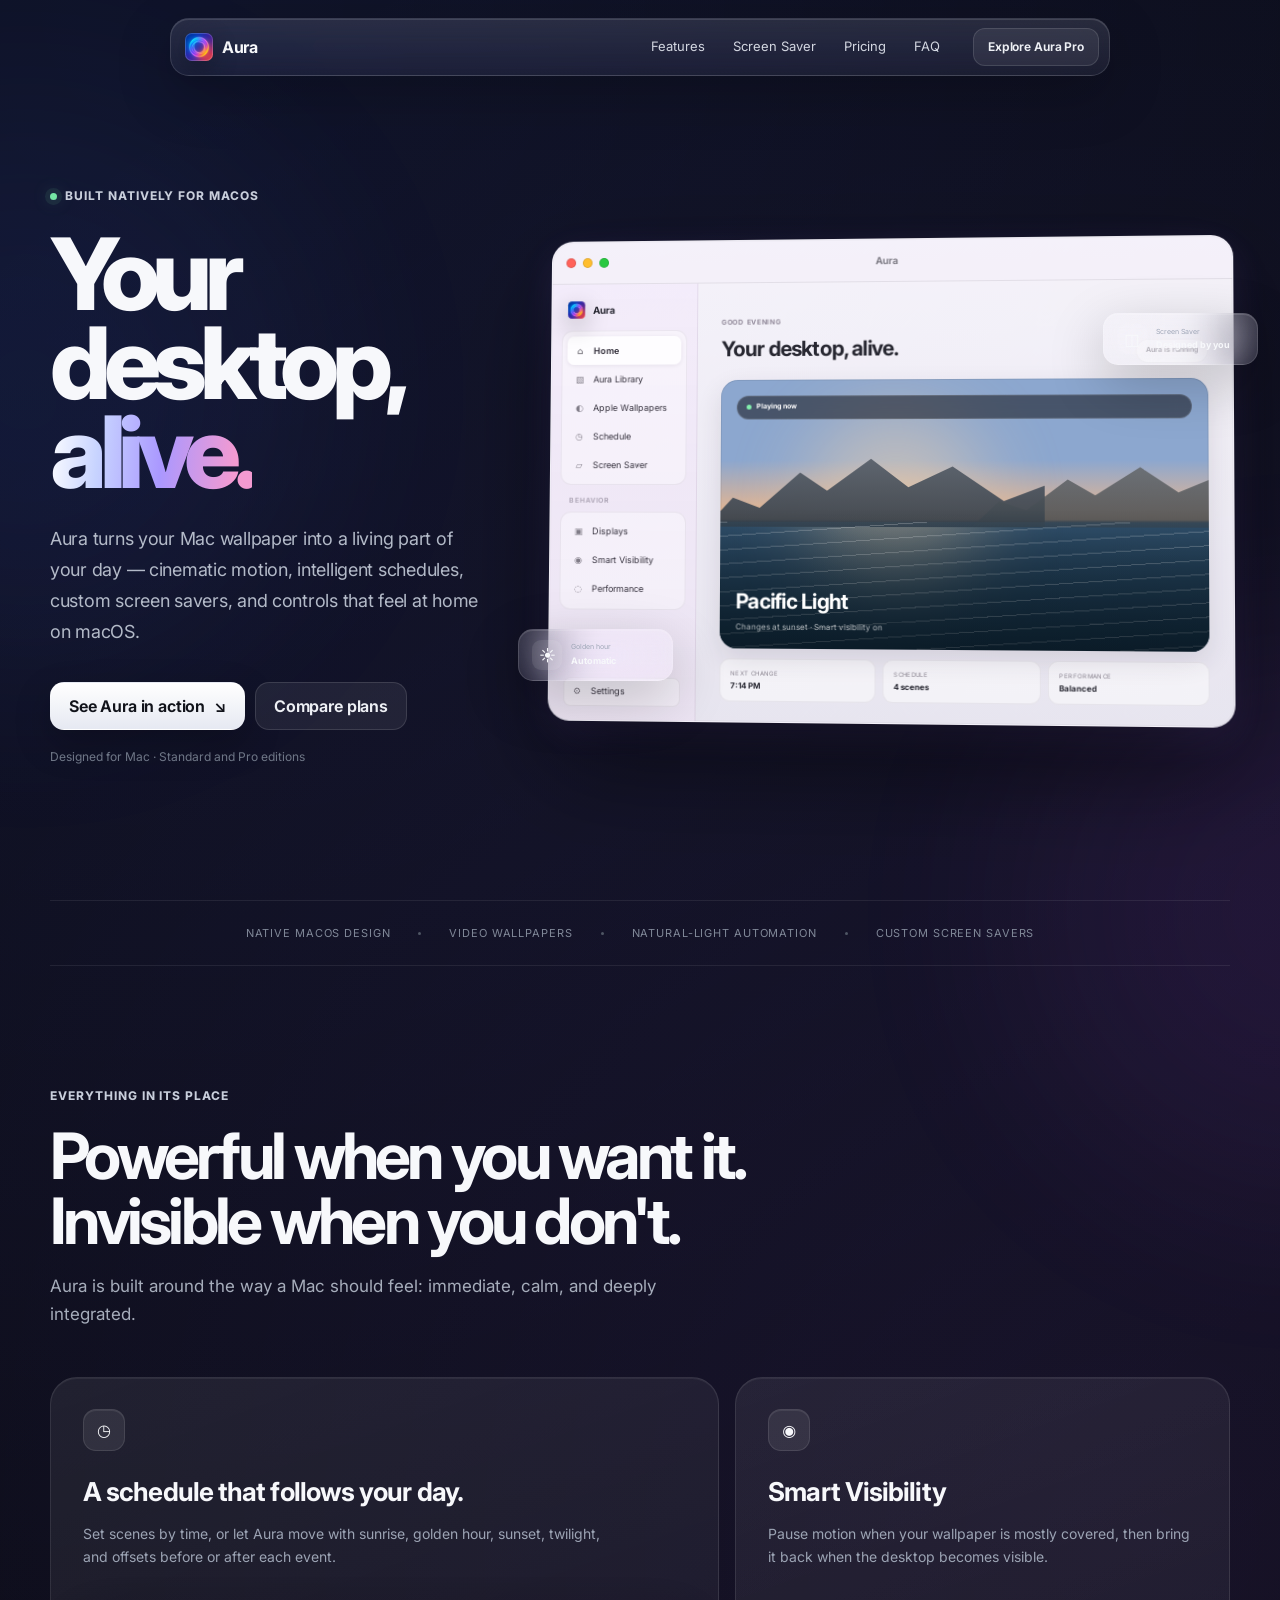
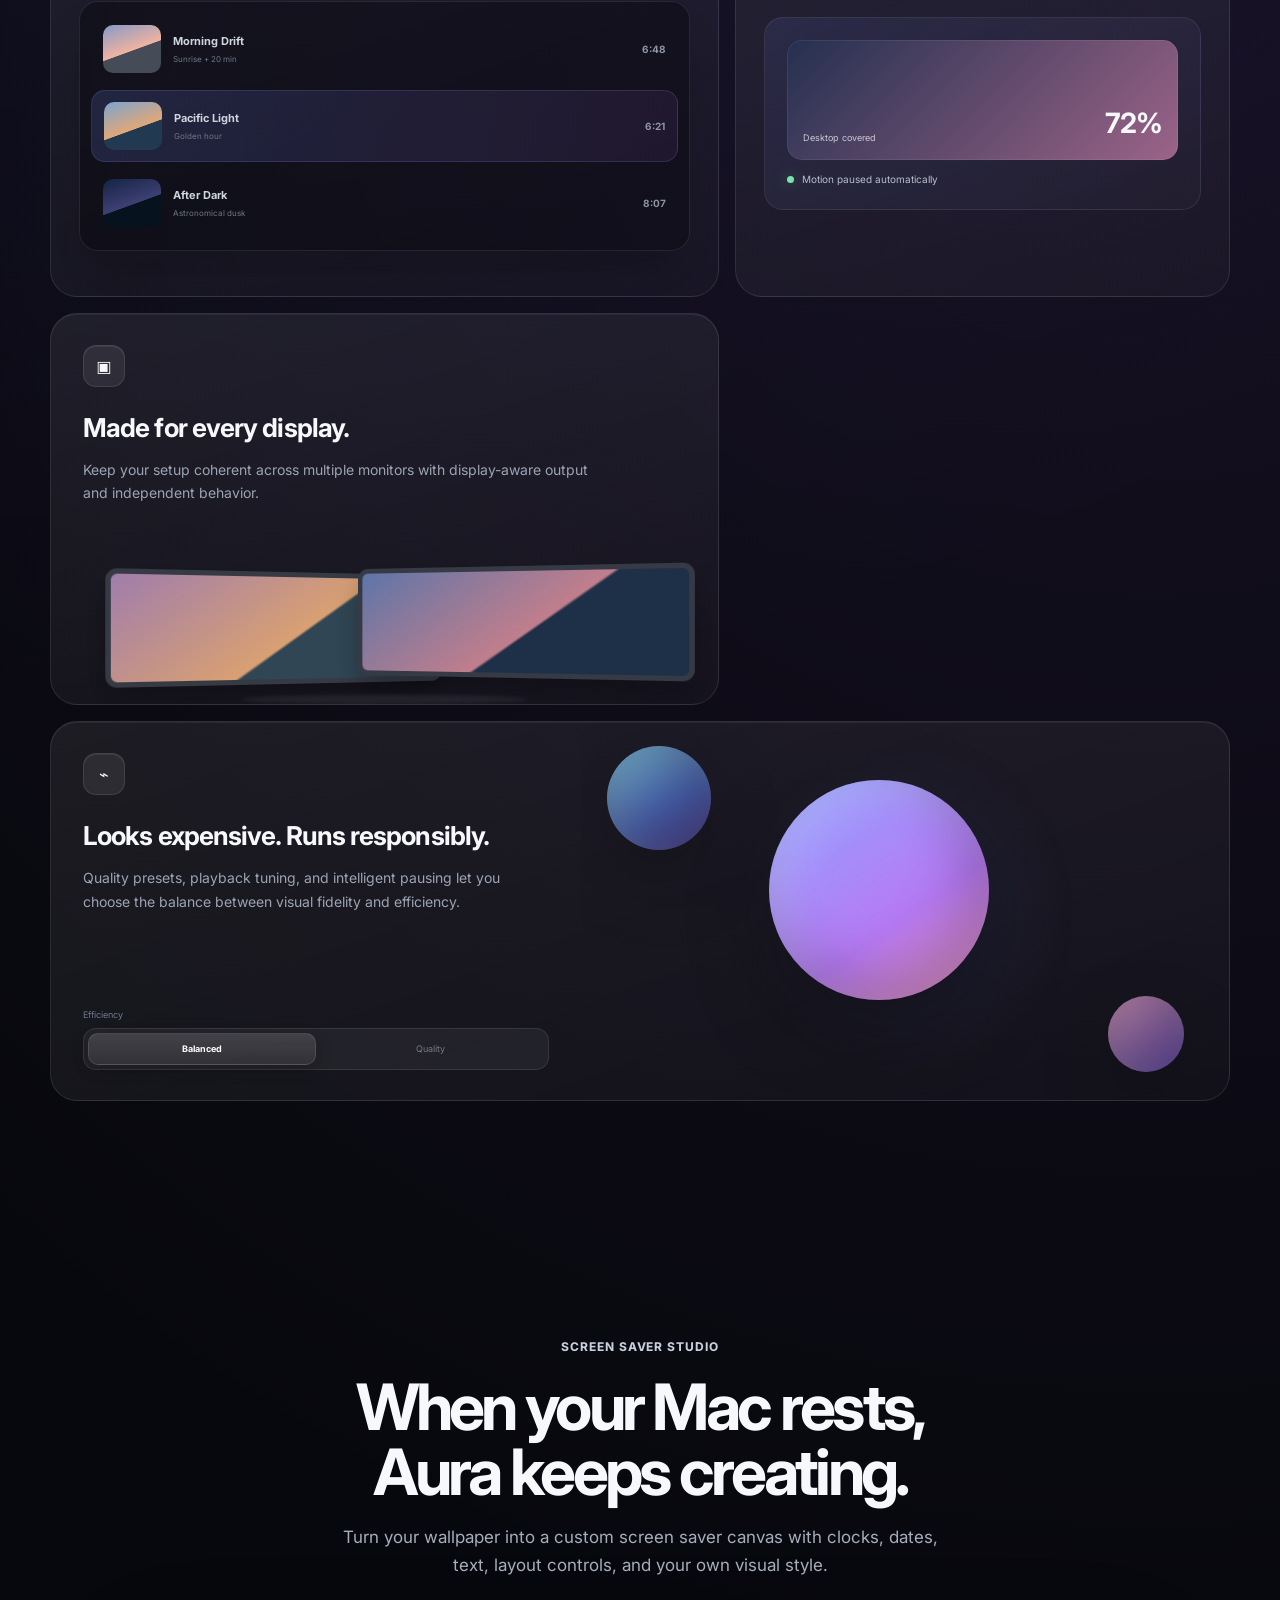
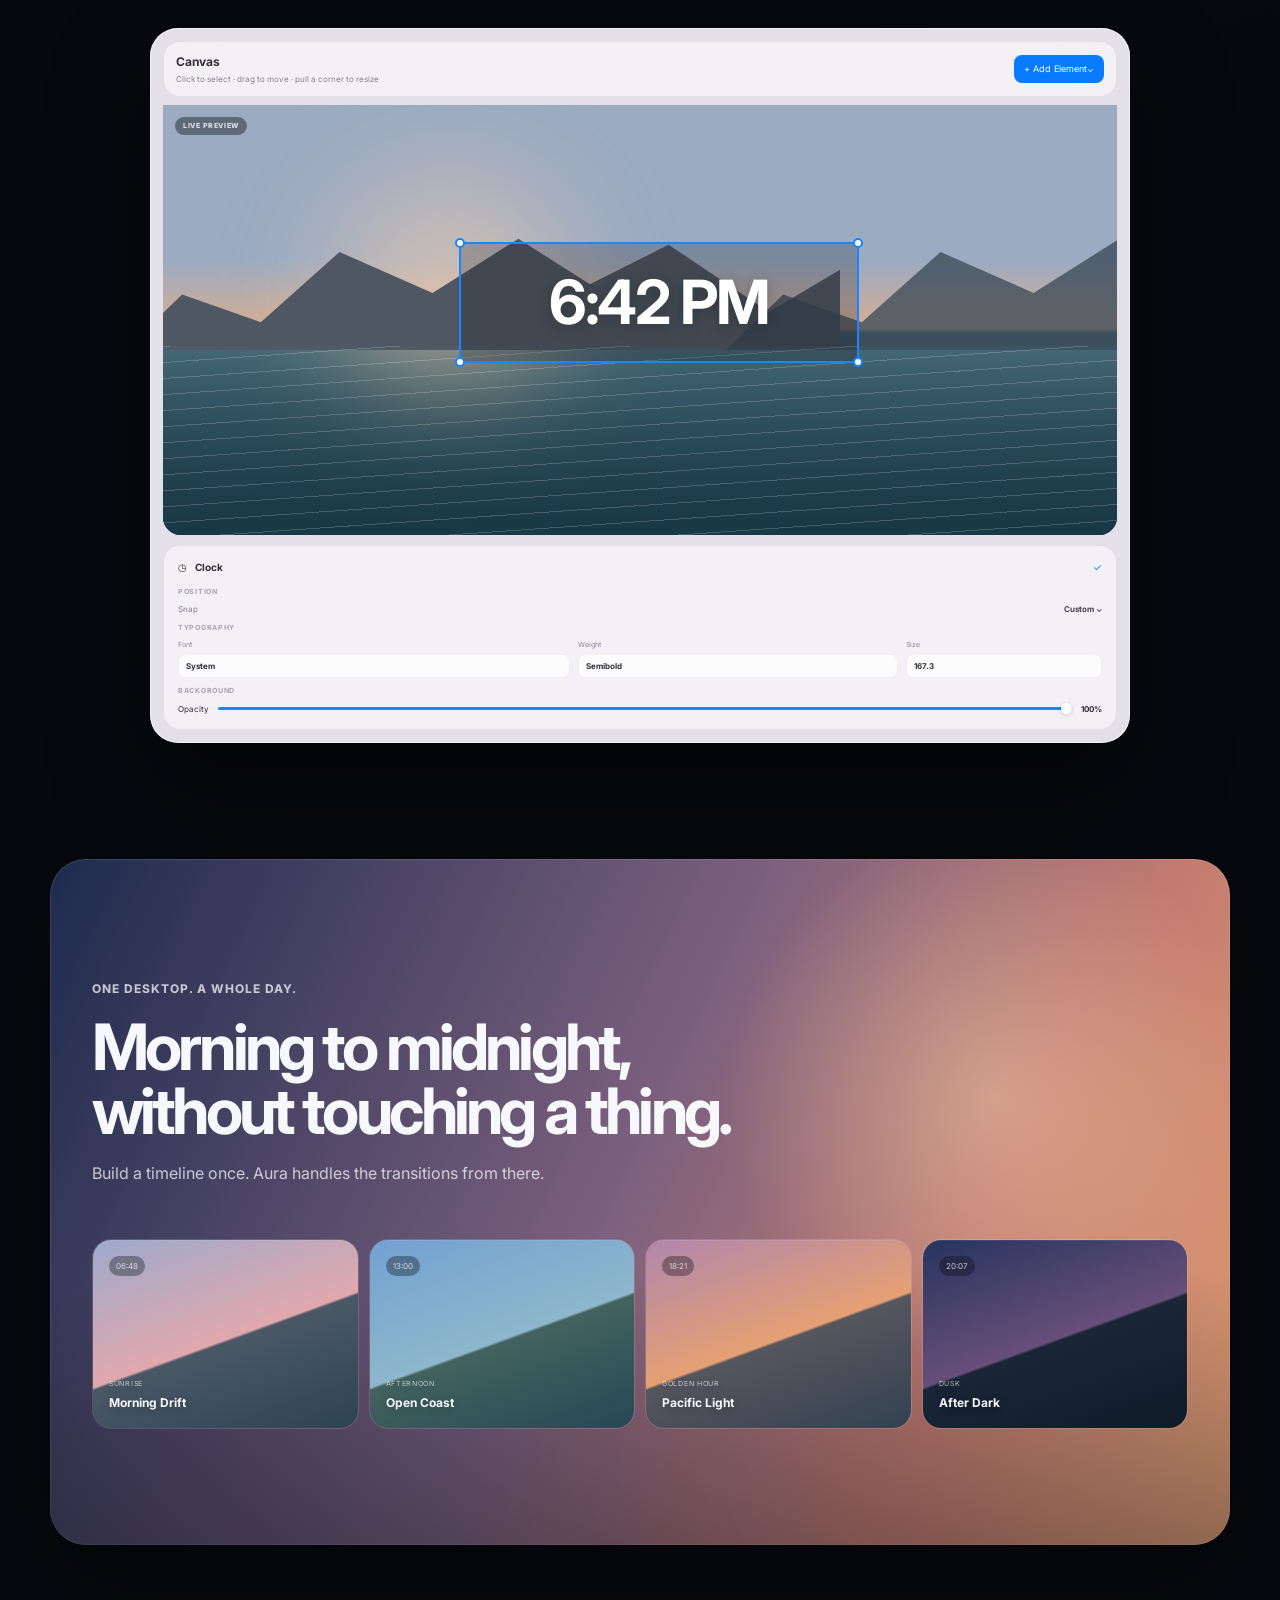
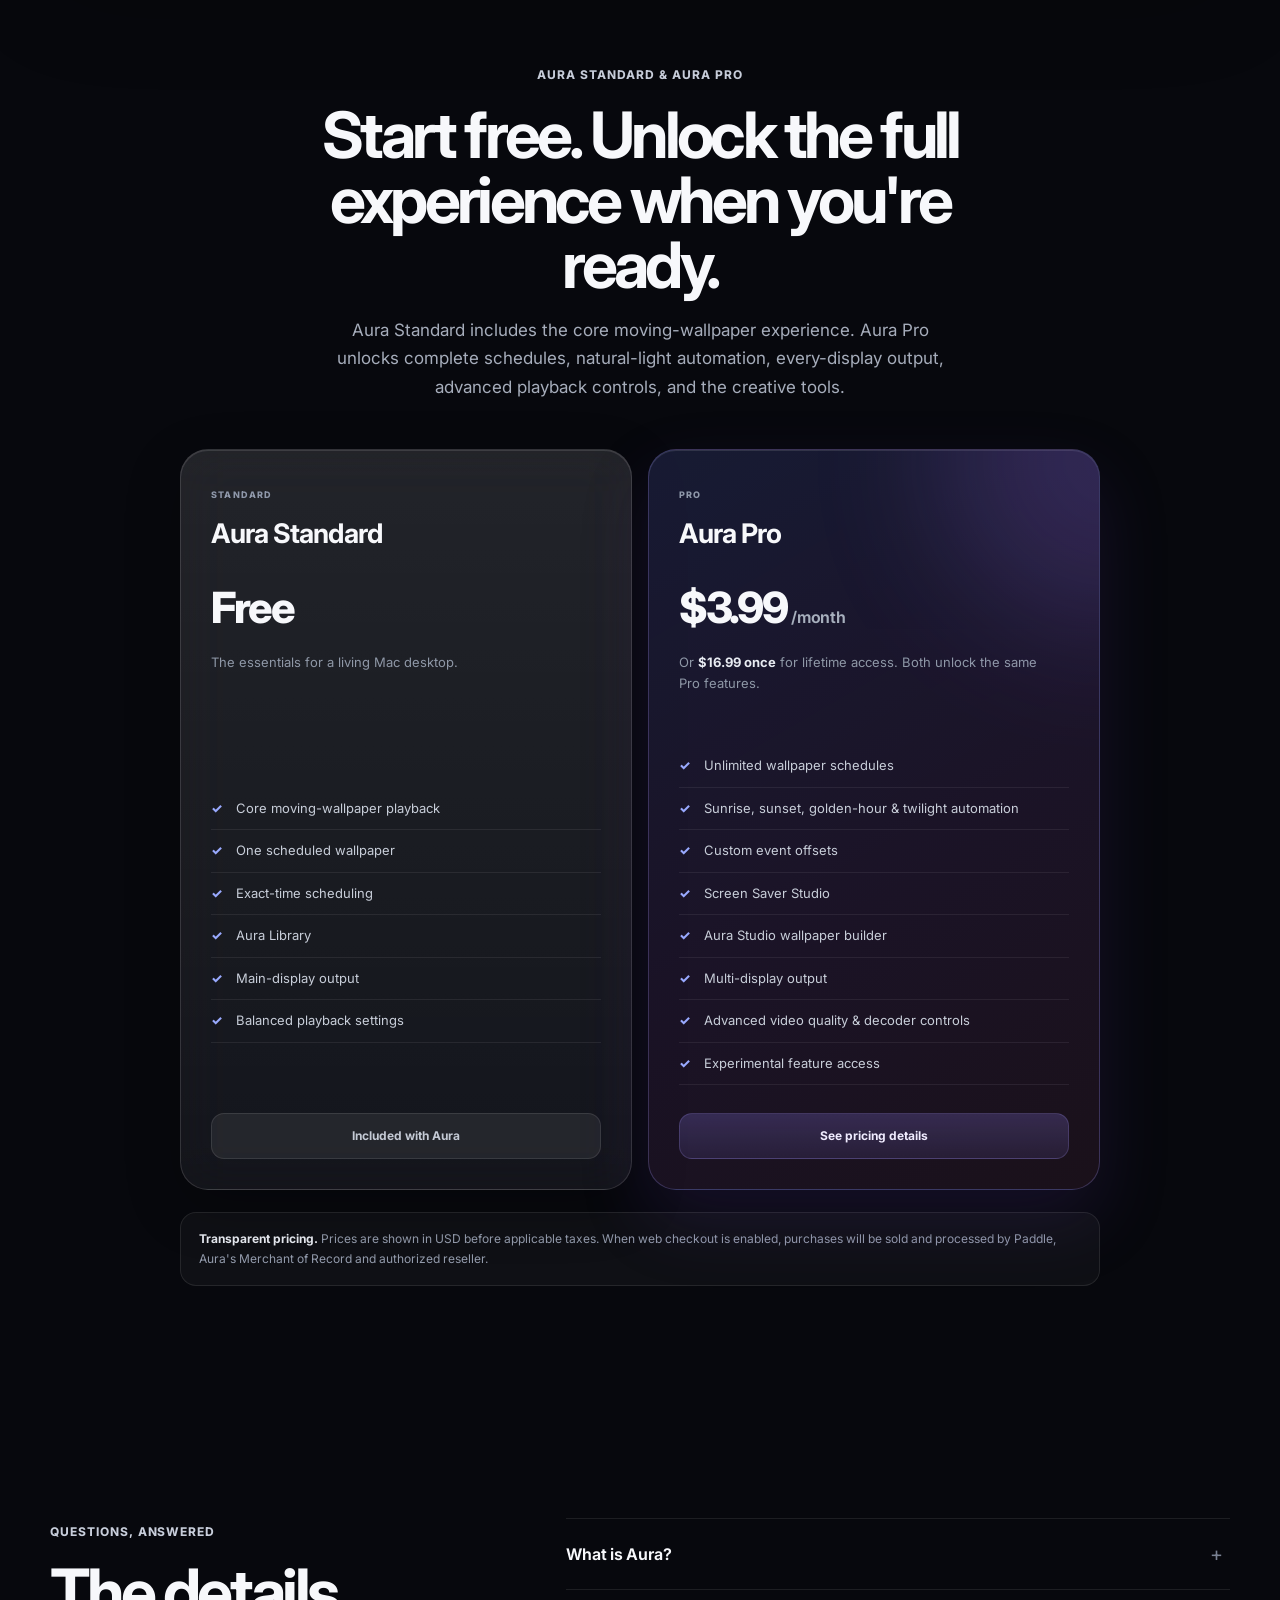
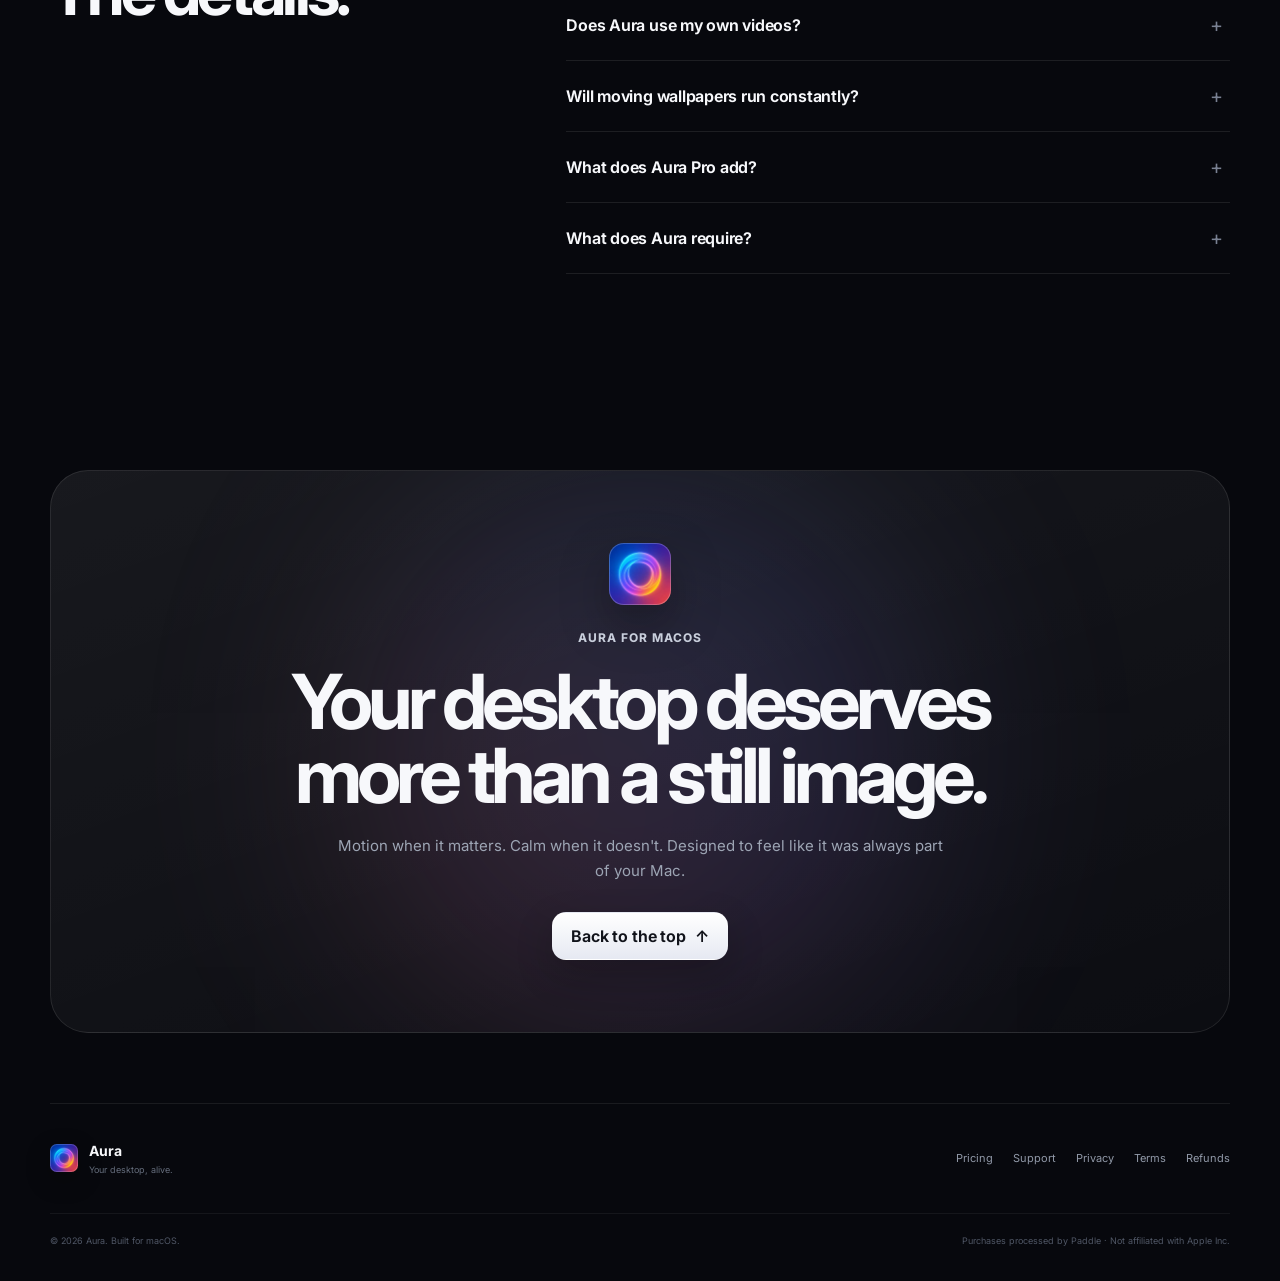
==== commit 3724ad7f: "Use rounded Aura app icon for site favicon" ====
--- a/docs/index.html
+++ b/docs/index.html
@@ -9,8 +9,10 @@
   <meta property="og:description" content="A native macOS experience for cinematic moving wallpapers, smart schedules, and custom screen savers.">
   <meta property="og:type" content="website">
   <meta property="og:url" content="https://aura-macos.vercel.app/">
+  <meta property="og:image" content="https://aura-macos.vercel.app/assets/aura-app.jpg">
+  <meta name="twitter:card" content="summary_large_image">
   <title>Aura — Your desktop, alive.</title>
-  <link rel="icon" href="./assets/aura-mark.svg" type="image/svg+xml">
+  <link rel="icon" href="./assets/aura-favicon.svg" type="image/svg+xml">
   <link rel="stylesheet" href="./styles.css">
   <script defer src="./script.js"></script>
 </head>
--- a/docs/styles.css
+++ b/docs/styles.css
@@ -1,38 +1,20 @@
+@import url('https://fonts.googleapis.com/css2?family=Inter:wght@400;500;600;700;800&display=swap');
+
 :root {
-  color-scheme: light dark;
-  --bg: #f4f4f6;
-  --surface: rgba(255,255,255,.72);
-  --surface-solid: #fbfbfc;
-  --surface-soft: #ececf0;
-  --sidebar: rgba(236,236,240,.78);
-  --line: rgba(0,0,0,.10);
-  --line-soft: rgba(0,0,0,.065);
-  --text: #19191d;
-  --secondary: #6b6b73;
-  --tertiary: #8f8f98;
-  --accent: #6f66f2;
-  --accent-soft: rgba(111,102,242,.16);
-  --shadow: 0 22px 60px rgba(30,30,40,.12);
-  --window-shadow: 0 35px 90px rgba(35,35,50,.18), 0 2px 10px rgba(35,35,50,.08);
-}
-
-@media (prefers-color-scheme: dark) {
-  :root {
-    --bg: #151519;
-    --surface: rgba(38,38,44,.76);
-    --surface-solid: #242429;
-    --surface-soft: #2d2d33;
-    --sidebar: rgba(34,34,39,.82);
-    --line: rgba(255,255,255,.11);
-    --line-soft: rgba(255,255,255,.07);
-    --text: #f2f2f4;
-    --secondary: #a5a5ad;
-    --tertiary: #7d7d86;
-    --accent: #8e86ff;
-    --accent-soft: rgba(142,134,255,.18);
-    --shadow: 0 22px 60px rgba(0,0,0,.24);
-    --window-shadow: 0 35px 90px rgba(0,0,0,.34), 0 2px 10px rgba(0,0,0,.22);
-  }
+  --bg: #07080d;
+  --bg-soft: #0d1017;
+  --panel: rgba(255,255,255,.075);
+  --panel-strong: rgba(255,255,255,.11);
+  --line: rgba(255,255,255,.11);
+  --text: #f7f8fb;
+  --muted: #a6adbb;
+  --subtle: #747c8c;
+  --blue: #7aa8ff;
+  --violet: #a783ff;
+  --pink: #ff86c8;
+  --cyan: #77e7ff;
+  --radius: 28px;
+  --shadow: 0 30px 90px rgba(0,0,0,.42);
 }
 
 * { box-sizing: border-box; }
@@ -41,424 +23,498 @@
   margin: 0;
   min-width: 320px;
   background:
-    linear-gradient(135deg, color-mix(in srgb, var(--accent) 7%, transparent), transparent 26rem),
+    radial-gradient(circle at 15% 0%, rgba(82,107,255,.12), transparent 30%),
+    radial-gradient(circle at 90% 20%, rgba(174,99,255,.09), transparent 28%),
     var(--bg);
   color: var(--text);
-  font-family: -apple-system, BlinkMacSystemFont, "SF Pro Text", "SF Pro Display", system-ui, sans-serif;
-  line-height: 1.45;
-  letter-spacing: -.006em;
+  font-family: Inter, -apple-system, BlinkMacSystemFont, "SF Pro Display", "SF Pro Text", system-ui, sans-serif;
+  line-height: 1.5;
+  overflow-x: hidden;
 }
 
 a { color: inherit; text-decoration: none; }
-button { font: inherit; color: inherit; }
-img { display: block; }
-.page-width { width: min(1120px, calc(100% - 40px)); margin-inline: auto; }
+button, input, textarea, select { font: inherit; }
+button { color: inherit; }
+img, svg { display: block; max-width: 100%; }
+
+.ambient {
+  position: fixed;
+  width: 44vw;
+  height: 44vw;
+  border-radius: 999px;
+  filter: blur(110px);
+  opacity: .08;
+  pointer-events: none;
+  z-index: -1;
+}
+.ambient-a { background: #4770ff; top: 12vh; left: -20vw; }
+.ambient-b { background: #c154ff; top: 70vh; right: -24vw; }
+
+.section-shell { width: min(1180px, calc(100% - 40px)); margin-inline: auto; }
+.section { padding: 116px 0; }
+.glass {
+  background: linear-gradient(180deg, rgba(255,255,255,.115), rgba(255,255,255,.055));
+  border: 1px solid rgba(255,255,255,.13);
+  box-shadow: inset 0 1px 0 rgba(255,255,255,.12), 0 18px 55px rgba(0,0,0,.22);
+  backdrop-filter: blur(26px) saturate(145%);
+  -webkit-backdrop-filter: blur(26px) saturate(145%);
+}
 
 .site-header {
-  position: sticky;
-  top: 0;
-  z-index: 50;
-  background: color-mix(in srgb, var(--bg) 84%, transparent);
-  backdrop-filter: blur(22px) saturate(130%);
-  -webkit-backdrop-filter: blur(22px) saturate(130%);
-  border-bottom: 1px solid var(--line-soft);
-}
-.nav-shell {
-  width: min(1120px, calc(100% - 40px));
-  height: 58px;
+  position: fixed;
+  top: 18px;
+  inset-inline: 0;
+  z-index: 40;
+  pointer-events: none;
+}
+.nav-wrap {
+  width: min(940px, calc(100% - 28px));
+  min-height: 58px;
   margin: auto;
+  padding: 8px 10px 8px 14px;
+  border-radius: 19px;
   display: flex;
   align-items: center;
-  gap: 26px;
-}
-.brand { display: flex; align-items: center; gap: 9px; font-size: 15px; font-weight: 650; }
-.brand img, .footer-brand img, .sidebar-brand img { border-radius: 26%; box-shadow: inset 0 0 0 1px rgba(255,255,255,.12); }
-.desktop-nav { margin-left: auto; display: flex; align-items: center; gap: 23px; }
-.desktop-nav a { font-size: 13px; color: var(--secondary); }
-.desktop-nav a:hover, .text-link:hover { color: var(--text); }
-.menu-button { display: none; margin-left: auto; border: 0; background: transparent; width: 34px; height: 34px; position: relative; }
-.menu-button span { position: absolute; left: 8px; right: 8px; height: 1.5px; background: currentColor; border-radius: 2px; }
-.menu-button span:first-child { top: 12px; }
-.menu-button span:last-child { top: 20px; }
-.mobile-nav { display: none; padding: 4px 20px 14px; border-top: 1px solid var(--line-soft); }
-.mobile-nav a { padding: 9px 0; color: var(--secondary); font-size: 14px; }
-
-.intro { padding: 96px 0 46px; }
-.intro-copy { max-width: 760px; }
-.kicker, .section-label {
-  margin: 0 0 12px;
-  color: var(--secondary);
-  font-size: 13px;
-  font-weight: 600;
-}
-.intro h1 {
-  max-width: 760px;
-  margin: 0;
-  font-size: clamp(48px, 7vw, 76px);
-  line-height: 1.02;
-  letter-spacing: -.056em;
-  font-weight: 720;
-}
-.lead {
-  max-width: 680px;
-  margin: 25px 0 0;
-  color: var(--secondary);
-  font-size: clamp(17px, 2.1vw, 20px);
-  line-height: 1.55;
-  letter-spacing: -.015em;
-}
-.intro-actions { display: flex; align-items: center; gap: 22px; margin-top: 30px; }
-.primary-link {
+  gap: 22px;
+  pointer-events: auto;
+  transition: transform .25s ease, background .25s ease, border-color .25s ease;
+}
+.site-header.scrolled .nav-wrap { background: rgba(18,20,29,.76); border-color: rgba(255,255,255,.16); }
+.brand { display: inline-flex; align-items: center; gap: 9px; font-weight: 700; letter-spacing: -.02em; }
+.brand-mark {
+  position: relative;
+  width: 28px;
+  height: 28px;
+  display: inline-grid;
+  place-items: center;
+  border-radius: 9px;
+  background: linear-gradient(145deg, #8fa6ff, #a77dff 48%, #ff91d6);
+  box-shadow: inset 0 0 0 1px rgba(255,255,255,.28), 0 8px 24px rgba(129,103,255,.28);
+}
+.brand-mark::before,
+.brand-mark::after,
+.brand-mark span::before,
+.brand-mark span::after {
+  content: "";
+  position: absolute;
+  background: #fff;
+  border-radius: 999px;
+  opacity: .94;
+}
+.brand-mark::before { width: 9px; height: 3px; transform: rotate(45deg); }
+.brand-mark::after { width: 9px; height: 3px; transform: rotate(-45deg); }
+.brand-mark span::before { width: 3px; height: 9px; transform: rotate(45deg); }
+.brand-mark span::after { width: 3px; height: 9px; transform: rotate(-45deg); }
+.brand-mark.large { width: 62px; height: 62px; border-radius: 19px; }
+.brand-mark.large::before,.brand-mark.large::after { width: 20px; height: 5px; }
+.brand-mark.large span::before,.brand-mark.large span::after { width: 5px; height: 20px; }
+
+.desktop-nav { display: flex; align-items: center; gap: 6px; margin-left: auto; }
+.desktop-nav a { padding: 8px 11px; border-radius: 10px; color: #d3d7e1; font-size: 13px; transition: .2s ease; }
+.desktop-nav a:hover { color: #fff; background: rgba(255,255,255,.07); }
+.nav-actions { display: flex; align-items: center; gap: 8px; }
+.button {
   display: inline-flex;
   align-items: center;
-  min-height: 38px;
-  padding: 0 15px;
-  border-radius: 9px;
-  background: var(--text);
-  color: var(--bg);
-  font-size: 13px;
-  font-weight: 620;
-}
-.text-link { color: var(--secondary); font-size: 13px; font-weight: 540; }
-.text-link span { margin-left: 2px; }
-.small-note { margin: 18px 0 0; color: var(--tertiary); font-size: 12px; }
-
-.app-showcase { padding: 26px 0 112px; }
-.hero-app-screenshot {
-  display: block;
-  width: min(100%, 936px);
-  height: auto;
-  margin-inline: auto;
-  border-radius: 18px;
-  border: 1px solid var(--line);
-  box-shadow: var(--window-shadow);
-  image-rendering: auto;
-}
-.mac-window, .product-window {
-  overflow: hidden;
-  border: 1px solid var(--line);
-  background: var(--surface-solid);
-  box-shadow: var(--window-shadow);
-}
-.mac-window { border-radius: 16px; }
-.window-bar {
-  height: 45px;
-  position: relative;
-  display: flex;
+  justify-content: center;
+  gap: 9px;
+  min-height: 48px;
+  padding: 0 18px;
+  border-radius: 14px;
+  border: 1px solid transparent;
+  font-weight: 650;
+  letter-spacing: -.01em;
+  transition: transform .2s ease, box-shadow .2s ease, background .2s ease, border-color .2s ease;
+}
+.button:hover { transform: translateY(-1px); }
+.button-primary {
+  color: #11131a;
+  background: linear-gradient(180deg, #fff, #e6e9f2);
+  box-shadow: 0 14px 36px rgba(0,0,0,.24), inset 0 1px 0 #fff;
+}
+.button-primary:hover { box-shadow: 0 18px 42px rgba(0,0,0,.32); }
+.button-secondary { background: rgba(255,255,255,.07); border-color: rgba(255,255,255,.12); color: #eef0f5; }
+.button-secondary:hover { background: rgba(255,255,255,.11); border-color: rgba(255,255,255,.18); }
+.button-small { min-height: 38px; padding-inline: 14px; font-size: 12px; border-radius: 12px; }
+.menu-button { display: none; width: 38px; height: 38px; border: 0; border-radius: 11px; background: rgba(255,255,255,.07); position: relative; }
+.menu-button span { position: absolute; width: 16px; height: 1.5px; background: #fff; left: 11px; transition: .2s ease; }
+.menu-button span:first-child { top: 15px; }
+.menu-button span:last-child { top: 22px; }
+.menu-button[aria-expanded="true"] span:first-child { top: 19px; transform: rotate(45deg); }
+.menu-button[aria-expanded="true"] span:last-child { top: 19px; transform: rotate(-45deg); }
+.mobile-nav { display: none; width: min(940px, calc(100% - 28px)); margin: 8px auto 0; padding: 10px; border-radius: 18px; pointer-events: auto; }
+.mobile-nav a { padding: 12px 14px; color: #e5e8ef; border-radius: 11px; }
+.mobile-nav a:hover { background: rgba(255,255,255,.06); }
+
+.hero {
+  min-height: 100svh;
+  padding: 160px 0 100px;
+  display: grid;
+  grid-template-columns: .78fr 1.22fr;
   align-items: center;
-  border-bottom: 1px solid var(--line-soft);
-  background: color-mix(in srgb, var(--surface-solid) 76%, transparent);
-}
-.traffic { display: flex; gap: 8px; margin-left: 14px; }
-.traffic i { width: 12px; height: 12px; border-radius: 50%; display: block; }
-.traffic i:nth-child(1){ background:#ff5f57; }
-.traffic i:nth-child(2){ background:#febc2e; }
-.traffic i:nth-child(3){ background:#28c840; }
-.window-title { position: absolute; inset-inline: 0; text-align: center; font-size: 12px; color: var(--secondary); pointer-events: none; }
-.sidebar-button {
-  margin-left: 260px;
-  width: 27px;
-  height: 27px;
-  padding: 0;
-  border-radius: 8px;
-  border: 1px solid var(--line);
-  background: var(--surface);
-  font-size: 11px;
-}
-.app-body { display: grid; grid-template-columns: 214px 1fr; min-height: 650px; }
-.app-sidebar {
-  position: relative;
-  padding: 14px 10px 12px;
-  background:
-    linear-gradient(160deg, color-mix(in srgb, var(--accent) 8%, transparent), transparent 40%),
-    var(--sidebar);
-  border-right: 1px solid var(--line-soft);
-}
-.sidebar-brand { display:flex; align-items:center; gap:9px; padding:5px 8px 13px; font-size:13px; }
-.sidebar-brand img { width:23px; height:23px; }
-.sidebar-nav { min-height: 560px; display:flex; flex-direction:column; gap:2px; }
-.sidebar-nav small { margin: 14px 9px 5px; font-size: 8px; color: var(--tertiary); font-weight: 700; letter-spacing: .07em; }
-.side-item {
-  display:flex; align-items:center; gap:8px;
-  min-height:30px; padding:0 9px; border-radius:8px;
-  color: var(--secondary); font-size:11px;
-}
-.side-item i { width:16px; text-align:center; font-style:normal; font-size:12px; }
-.side-item.selected { color:var(--text); background: color-mix(in srgb, var(--accent) 15%, var(--surface)); font-weight:580; }
-.side-item.settings { margin-top:auto; }
-
-.home-screen {
-  padding: 28px;
-  background:
-    radial-gradient(circle at 100% 0%, color-mix(in srgb, var(--accent) 10%, transparent), transparent 36%),
-    var(--bg);
-}
-.app-page-header small { display:block; color:var(--secondary); font-size:8px; letter-spacing:.11em; font-weight:700; margin-bottom:4px; }
-.app-page-header h2 { font-size:28px; letter-spacing:-.035em; margin:0; }
-.app-page-header p { margin:7px 0 20px; color:var(--secondary); font-size:11px; }
-
-.home-hero {
-  height: 286px;
+  gap: 56px;
+}
+.eyebrow {
+  display: inline-flex;
+  align-items: center;
+  gap: 8px;
+  font-size: 12px;
+  font-weight: 750;
+  color: #c8cedb;
+  letter-spacing: .08em;
+  text-transform: uppercase;
+}
+.eyebrow.light { color: rgba(255,255,255,.72); }
+.status-dot { width: 7px; height: 7px; border-radius: 50%; background: #75e6a4; box-shadow: 0 0 0 5px rgba(117,230,164,.08), 0 0 18px rgba(117,230,164,.45); }
+.hero h1 {
+  font-size: clamp(64px, 7.8vw, 112px);
+  line-height: .89;
+  letter-spacing: -.074em;
+  margin: 24px 0 28px;
+  font-weight: 800;
+}
+.gradient-text { background: linear-gradient(95deg, #fff 0%, #c7d3ff 25%, #aa98ff 55%, #f39ad1 90%); -webkit-background-clip: text; background-clip: text; color: transparent; }
+.hero-lede { max-width: 570px; color: #b3bac8; font-size: 18px; line-height: 1.72; letter-spacing: -.015em; }
+.hero-actions { display: flex; flex-wrap: wrap; gap: 10px; margin-top: 34px; }
+.hero-note { color: #6f7787; font-size: 12px; margin-top: 18px; }
+
+.hero-visual { position: relative; min-width: 0; perspective: 1600px; }
+.mac-window {
   position: relative;
   overflow: hidden;
-  border-radius: 20px;
-  border: 1px solid var(--line);
-  background: #24405f;
-}
-.wallpaper-art { position:absolute; inset:0; overflow:hidden; background: linear-gradient(#879cc7 0 40%, #d1a789 40% 52%, #456b7c 52%); }
-.wallpaper-sky { position:absolute; inset:0; background: radial-gradient(circle at 69% 26%, rgba(255,238,203,.88), transparent 12%), linear-gradient(180deg,#8da4ce,#c8a490 57%,#56717e); }
-.wallpaper-hill { position:absolute; bottom:32%; width:70%; height:46%; background:#46545e; border-radius:60% 80% 0 0; transform:skewX(-10deg); }
-.hill-back { left:-13%; opacity:.75; }
-.hill-front { right:-11%; bottom:27%; height:50%; background:#343f47; transform:skewX(12deg); }
-.wallpaper-water { position:absolute; inset:auto 0 0; height:34%; background:linear-gradient(180deg,#507687,#335d72); opacity:.96; }
-.home-hero::after { content:""; position:absolute; inset:0; background:linear-gradient(180deg,rgba(0,0,0,.16),transparent 44%,rgba(0,0,0,.72)); }
-.home-hero-top, .home-hero-bottom { position:absolute; z-index:2; left:16px; right:16px; display:flex; gap:7px; }
-.home-hero-top { top:16px; align-items:flex-start; flex-wrap:wrap; }
-.status-pill {
-  padding:5px 9px; border-radius:999px;
-  background:rgba(28,28,32,.43); color:#fff; border:1px solid rgba(255,255,255,.16);
-  backdrop-filter: blur(12px); font-size:9px; font-weight:580;
-}
-.home-hero-bottom { bottom:16px; align-items:flex-end; justify-content:space-between; color:#fff; }
-.home-hero-bottom > div:first-child { display:flex; flex-direction:column; gap:3px; max-width:62%; }
-.home-hero-bottom strong { font-size:19px; letter-spacing:-.02em; }
-.home-hero-bottom span { font-size:10px; color:rgba(255,255,255,.74); }
-.mock-controls { display:flex; gap:7px; }
-.mock-controls button, .panel-heading button, .subwindow-title button, .editor-toolbar button, .browser-toolbar button, .browser-info button, .schedule-foot button {
-  border:1px solid var(--line);
-  background: color-mix(in srgb, var(--surface-solid) 76%, transparent);
-  border-radius:8px;
-  padding:6px 9px;
-  font-size:9px;
-}
-.mock-controls button { color:#fff; border-color:rgba(255,255,255,.18); background:rgba(25,25,28,.32); }
-.mock-controls .accent { background:rgba(255,255,255,.92); color:#28282c; }
-
-.metrics { display:grid; grid-template-columns:repeat(4,1fr); gap:10px; margin-top:10px; }
-.metric, .native-panel, .timeline-panel {
-  border:1px solid var(--line);
-  background: var(--surface);
-  border-radius:14px;
-}
-.metric { padding:12px; min-height:76px; display:flex; flex-direction:column; }
-.metric span { font-size:9px; color:var(--secondary); }
-.metric strong { margin-top:4px; font-size:17px; }
-.metric small { margin-top:auto; color:var(--tertiary); font-size:8px; }
-.timeline-panel { margin-top:10px; padding:12px 14px 10px; }
-.timeline-title { display:flex; justify-content:space-between; align-items:center; font-size:9px; }
-.timeline-title span { color:var(--tertiary); }
-.timeline-line { position:relative; height:17px; margin-top:8px; }
-.timeline-line::before { content:""; position:absolute; top:8px; left:0; right:0; height:2px; border-radius:2px; background:var(--surface-soft); }
-.timeline-line i { position:absolute; top:5px; width:8px; height:8px; margin-left:-4px; border-radius:50%; background:var(--accent); }
-.timeline-line b { position:absolute; top:3px; width:1px; height:12px; background:#ff3b30; }
-.timeline-labels { display:flex; justify-content:space-between; color:var(--tertiary); font-size:7px; }
-.home-lower { display:grid; grid-template-columns:1fr 1fr; gap:10px; margin-top:10px; }
-.native-panel { padding:13px; min-height:126px; }
-.panel-heading { display:flex; justify-content:space-between; align-items:center; font-size:10px; margin-bottom:10px; }
-.panel-heading button { padding:4px 7px; color:var(--secondary); }
-.schedule-mini-row { display:grid; grid-template-columns:16px 1fr auto; gap:5px; align-items:center; padding:5px 0; font-size:9px; color:var(--secondary); }
-.schedule-mini-row b { color:var(--text); }
-.schedule-mini-row.active span { color:var(--accent); }
-.coverage-number { font-size:24px; font-weight:700; letter-spacing:-.04em; }
-.coverage-number span { font-size:10px; color:var(--secondary); font-weight:400; letter-spacing:0; }
-.progress-track { height:5px; margin:9px 0 8px; background:var(--surface-soft); border-radius:999px; overflow:hidden; }
-.progress-track i { display:block; height:100%; background:var(--accent); border-radius:inherit; }
-.visibility-panel p { margin:0; font-size:9px; color:var(--secondary); line-height:1.45; }
-.showcase-caption { margin:14px 4px 0; color:var(--tertiary); font-size:11px; }
-
-.product-section {
-  padding: 104px 0;
-  display:grid;
-  grid-template-columns:minmax(240px, .72fr) minmax(0, 1.45fr);
-  gap:72px;
-  align-items:center;
-  border-top:1px solid var(--line-soft);
-}
-.product-section.reverse { grid-template-columns:minmax(0,1.45fr) minmax(240px,.72fr); }
-.product-section.reverse .section-copy { order:2; }
-.product-section.reverse .product-window { order:1; }
-.section-copy h2, .plain-feature h2, .apple-copy h2, .faq-section h2 {
-  margin:0;
-  font-size:clamp(30px,4vw,46px);
-  line-height:1.06;
-  letter-spacing:-.045em;
-  font-weight:700;
-}
-.section-copy > p:not(.section-label), .plain-feature > p:not(.section-label), .apple-copy > p:not(.section-label) {
-  color:var(--secondary); font-size:15px; line-height:1.65;
-}
-.detail-line { font-size:12px !important; color:var(--tertiary) !important; }
-.product-window { border-radius:15px; }
-.schedule-window { background:var(--bg); }
-.subwindow-title, .editor-toolbar, .browser-toolbar {
-  height:54px; padding:0 15px;
-  display:flex; align-items:center; justify-content:space-between;
-  background:var(--surface-solid); border-bottom:1px solid var(--line-soft);
-}
-.subwindow-title > div { display:flex; flex-direction:column; gap:1px; }
-.subwindow-title small { font-size:7px; color:var(--tertiary); letter-spacing:.08em; }
-.subwindow-title strong { font-size:12px; }
-.schedule-list { padding:10px; }
-.scene-row {
-  min-height:62px; padding:8px 10px;
-  display:grid; grid-template-columns:58px 1fr auto 34px; gap:11px; align-items:center;
-  border-radius:11px; border:1px solid transparent;
-}
-.scene-row + .scene-row { margin-top:3px; }
-.scene-row.current { background:var(--surface); border-color:var(--line); }
-.scene-thumb { width:58px; height:42px; border-radius:8px; display:block; border:1px solid var(--line); }
-.morning-thumb { background:linear-gradient(155deg,#ffd3a8,#94abd2); }
-.day-thumb { background:linear-gradient(155deg,#87b8e4,#4b7d8e); }
-.evening-thumb { background:linear-gradient(155deg,#e5a378,#575a81); }
-.night-thumb { background:linear-gradient(155deg,#273250,#101722); }
-.scene-row div { display:flex; flex-direction:column; gap:2px; }
-.scene-row strong { font-size:11px; }
-.scene-row small, .scene-row time { color:var(--secondary); font-size:9px; }
-.toggle { width:28px; height:16px; border-radius:999px; background:var(--surface-soft); position:relative; display:block; }
-.toggle::after { content:""; position:absolute; top:2px; left:2px; width:12px; height:12px; border-radius:50%; background:#fff; box-shadow:0 1px 2px rgba(0,0,0,.24); }
-.toggle.on { background:var(--accent); }
-.toggle.on::after { left:14px; }
-.schedule-foot { display:flex; align-items:center; justify-content:space-between; padding:10px 15px; border-top:1px solid var(--line-soft); color:var(--secondary); font-size:9px; }
-
-.editor-window { background:var(--bg); }
-.editor-toolbar strong, .browser-toolbar strong { font-size:11px; }
-.editor-toolbar div { display:flex; flex-direction:column; }
-.editor-toolbar small { font-size:8px; color:var(--tertiary); margin-top:2px; }
-.editor-body { display:grid; grid-template-columns:1fr 170px; min-height:390px; }
-.editor-canvas { position:relative; overflow:hidden; min-height:390px; background:#31455c; }
-.editor-art { position:absolute; inset:0; background:linear-gradient(180deg,#8195bb,#d09f82 49%,#355e70 50%); }
-.editor-art i { position:absolute; width:72%; height:55%; left:-15%; bottom:25%; background:#3f4a50; border-radius:60% 80% 0 0; transform:skewX(-10deg); }
-.editor-art b { position:absolute; width:70%; height:48%; right:-12%; bottom:20%; background:#323a40; border-radius:70% 60% 0 0; transform:skewX(12deg); }
-.clock-selection {
-  position:absolute; z-index:2; left:29%; top:37%; width:43%; height:76px;
-  display:grid; place-items:center; border:1px solid #0a84ff; color:#fff;
-}
-.clock-selection strong { font-size:31px; letter-spacing:-.04em; text-shadow:0 1px 8px rgba(0,0,0,.24); }
-.handle { position:absolute; width:7px; height:7px; background:#fff; border:1px solid #0a84ff; border-radius:50%; }
-.handle.tl{left:-4px;top:-4px}.handle.tr{right:-4px;top:-4px}.handle.bl{left:-4px;bottom:-4px}.handle.br{right:-4px;bottom:-4px}
-.preview-label { position:absolute; right:10px; bottom:10px; padding:4px 7px; border-radius:6px; background:rgba(20,20,24,.44); color:#fff; font-size:7px; letter-spacing:.06em; }
-.inspector { padding:14px; background:var(--surface-solid); border-left:1px solid var(--line-soft); }
-.inspector-heading { display:grid; grid-template-columns:18px 1fr auto; gap:6px; align-items:center; margin-bottom:18px; font-size:10px; }
-.inspector-heading i { font-style:normal; color:var(--accent); }
-.inspector > small { display:block; margin:13px 0 5px; font-size:7px; color:var(--tertiary); letter-spacing:.08em; font-weight:700; }
-.control-row, .inspector label { display:flex; justify-content:space-between; gap:8px; padding:6px 0; font-size:9px; color:var(--secondary); border-bottom:1px solid var(--line-soft); }
-.control-row strong, .inspector label span { color:var(--text); font-weight:520; }
-.slider { height:4px; margin-top:9px; border-radius:999px; background:var(--surface-soft); }
-.slider i { display:block; width:72%; height:100%; border-radius:inherit; background:var(--accent); }
-
-.split-section { padding:104px 0; display:grid; grid-template-columns:1fr 1fr; gap:80px; border-top:1px solid var(--line-soft); }
-.plain-feature { min-width:0; }
-.native-setting { display:flex; align-items:center; justify-content:space-between; gap:20px; padding:15px 0; border-top:1px solid var(--line-soft); }
-.native-setting:first-of-type { margin-top:26px; }
-.native-setting div { display:flex; flex-direction:column; gap:3px; }
-.native-setting strong { font-size:13px; }
-.native-setting span:not(.toggle) { font-size:11px; color:var(--secondary); }
-
-.apple-section { padding:104px 0; border-top:1px solid var(--line-soft); }
-.apple-copy { max-width:680px; margin-bottom:38px; }
-.browser-info { padding:9px 15px; display:flex; justify-content:space-between; align-items:center; background:var(--surface); border-bottom:1px solid var(--line-soft); color:var(--secondary); font-size:9px; }
-.wallpaper-grid { display:grid; grid-template-columns:repeat(3,1fr); gap:10px; padding:12px; background:var(--bg); }
-.apple-tile { position:relative; overflow:hidden; height:195px; border-radius:12px; border:1px solid var(--line); background:#6f8492; }
-.apple-tile > span { position:absolute; top:9px; left:9px; padding:4px 6px; color:#fff; background:rgba(0,0,0,.28); backdrop-filter:blur(8px); border-radius:6px; font-size:7px; }
-.tile-one { background:linear-gradient(150deg,#8da6c4 10%,#c1876c 52%,#425f66 53%); }
-.tile-two { background:linear-gradient(150deg,#b7c1aa,#728d7c 50%,#334c46 51%); }
-.tile-three { background:radial-gradient(circle at 52% 46%,#4f8dc5 0 22%,#2d664d 23% 31%,#09141f 32%); }
-.apple-tile footer { position:absolute; inset:auto 0 0; padding:32px 11px 10px; background:linear-gradient(transparent,rgba(0,0,0,.72)); color:#fff; display:flex; flex-direction:column; }
-.apple-tile footer strong { font-size:11px; }
-.apple-tile footer small { color:rgba(255,255,255,.7); font-size:8px; }
-
-.pro-section { padding:104px 0; border-top:1px solid var(--line-soft); }
-.section-copy.compact { max-width:680px; margin-bottom:40px; }
-.plan-table { border-top:1px solid var(--line); }
-.plan-row { display:grid; grid-template-columns:minmax(0,1fr) 130px 130px; min-height:52px; align-items:center; border-bottom:1px solid var(--line-soft); font-size:13px; }
-.plan-row span { color:var(--secondary); }
-.plan-row b, .plan-row strong { text-align:center; font-size:12px; font-weight:580; }
-.plan-head { min-height:42px; color:var(--secondary); font-size:11px; }
-
-.faq-section { padding:104px 0; display:grid; grid-template-columns:.7fr 1.3fr; gap:70px; border-top:1px solid var(--line-soft); }
-.faq-list { border-top:1px solid var(--line-soft); }
-details { border-bottom:1px solid var(--line-soft); }
-summary { list-style:none; cursor:pointer; padding:18px 34px 18px 0; position:relative; font-size:14px; font-weight:560; }
-summary::-webkit-details-marker { display:none; }
-summary::after { content:"+"; position:absolute; right:4px; color:var(--tertiary); font-size:20px; font-weight:300; top:14px; }
-details[open] summary::after { content:"−"; }
-details p { margin:-2px 44px 18px 0; color:var(--secondary); font-size:13px; line-height:1.6; }
-
-.site-footer {
-  padding:32px 0 45px;
-  border-top:1px solid var(--line-soft);
-  display:grid;
-  grid-template-columns:1fr auto;
-  gap:20px 30px;
-  align-items:center;
-}
-.footer-brand { display:flex; align-items:center; gap:10px; }
-.footer-brand div { display:flex; flex-direction:column; }
-.footer-brand strong { font-size:13px; }
-.footer-brand span { color:var(--tertiary); font-size:10px; }
-.site-footer nav { display:flex; gap:20px; color:var(--secondary); font-size:12px; }
-.site-footer p { grid-column:1 / -1; margin:0; color:var(--tertiary); font-size:10px; }
-
-.page-hero { padding:90px 0 42px; max-width:740px; }
-.page-hero .eyebrow { color:var(--secondary); font-size:13px; font-weight:600; }
-.page-hero h1 { margin:10px 0 16px; font-size:clamp(42px,6vw,64px); line-height:1.03; letter-spacing:-.05em; }
-.page-hero p { margin:0; color:var(--secondary); font-size:16px; line-height:1.6; }
-.legal-card { max-width:760px; margin:0 0 90px; padding:0; background:none !important; border:0 !important; box-shadow:none !important; backdrop-filter:none !important; }
-.legal-card h2 { margin:38px 0 9px; font-size:18px; letter-spacing:-.02em; }
-.legal-card h2:first-child { margin-top:0; }
-.legal-card p, .legal-card li { color:var(--secondary); font-size:14px; line-height:1.7; }
-.legal-card strong { color:var(--text); }
-.support-grid { max-width:780px; margin-bottom:90px; border-top:1px solid var(--line-soft); display:block; }
-.support-card { min-height:0; padding:20px 0; border:0; border-bottom:1px solid var(--line-soft); background:none; border-radius:0; }
-.support-card > span { display:none; }
-.support-card h2 { margin:0 0 5px; font-size:16px; }
-.support-card p { margin:0; color:var(--secondary); font-size:13px; line-height:1.6; }
-.support-card a { display:inline-block; margin-top:8px; color:var(--secondary); font-size:12px; font-weight:540; }
-.glass { background:none; border:0; box-shadow:none; backdrop-filter:none; }
-
-@media (max-width: 900px) {
-  .product-section, .product-section.reverse { grid-template-columns:1fr; gap:34px; }
-  .product-section.reverse .section-copy, .product-section.reverse .product-window { order:initial; }
-  .split-section { grid-template-columns:1fr; gap:62px; }
-  .faq-section { grid-template-columns:1fr; gap:35px; }
-  .app-body { grid-template-columns:180px 1fr; }
-  .sidebar-button { margin-left:226px; }
-  .home-screen { padding:20px; }
-  .metrics { grid-template-columns:repeat(2,1fr); }
-}
-
+  border-radius: 22px;
+  background: linear-gradient(180deg, rgba(245,240,255,.94), rgba(224,220,235,.94));
+  border: 1px solid rgba(255,255,255,.5);
+  box-shadow: 0 42px 110px rgba(0,0,0,.48), 0 10px 36px rgba(81,64,136,.28), inset 0 0 0 1px rgba(20,20,30,.08);
+  color: #272731;
+}
+.hero-window { transform: rotateY(-4deg) rotateX(2deg); transform-origin: center; }
+.titlebar { height: 43px; display: flex; align-items: center; padding: 0 14px; background: rgba(248,245,252,.72); border-bottom: 1px solid rgba(0,0,0,.075); }
+.traffic { display: flex; gap: 7px; width: 74px; }
+.traffic i { width: 10px; height: 10px; border-radius: 50%; background: #ff6159; box-shadow: inset 0 0 0 1px rgba(0,0,0,.12); }
+.traffic i:nth-child(2) { background: #ffbd2e; }
+.traffic i:nth-child(3) { background: #28c840; }
+.titlebar-name { font-size: 10px; font-weight: 650; color: rgba(20,20,30,.55); margin: auto; }
+.titlebar-spacer { width: 74px; }
+.app-layout { display: grid; grid-template-columns: 150px 1fr; min-height: 430px; }
+.mock-sidebar { position: relative; background: linear-gradient(180deg, rgba(247,239,253,.74), rgba(241,232,247,.8)); border-right: 1px solid rgba(65,42,80,.09); padding: 15px 10px; }
+.mock-brand { display: flex; gap: 8px; align-items: center; font-size: 10px; padding: 2px 6px 12px; }
+.mini-mark { width: 18px; height: 18px; border-radius: 6px; background: linear-gradient(145deg,#829fff,#a17eff,#ff93d5); }
+.mock-group { padding: 5px; border-radius: 11px; background: rgba(255,255,255,.37); border: 1px solid rgba(65,42,80,.07); margin-bottom: 10px; }
+.mock-item { height: 29px; padding: 0 7px; display: flex; align-items: center; gap: 8px; border-radius: 7px; font-size: 9px; color: #37333f; white-space: nowrap; }
+.mock-item i { width: 12px; text-align: center; font-style: normal; opacity: .62; }
+.mock-item.active { background: rgba(255,255,255,.8); box-shadow: 0 1px 4px rgba(40,20,50,.08); font-weight: 650; }
+.mock-label { display: block; color: rgba(50,40,60,.33); font-size: 7px; font-weight: 700; letter-spacing: .13em; padding: 1px 9px 5px; }
+.mock-item.settings { position: absolute; bottom: 14px; left: 15px; right: 15px; border: 1px solid rgba(70,50,80,.08); background: rgba(255,255,255,.38); }
+.mock-main { padding: 24px 24px 20px; background: linear-gradient(180deg, rgba(255,255,255,.53), rgba(248,247,252,.52)); }
+.mock-heading-row { display: flex; align-items: end; justify-content: space-between; margin-bottom: 15px; }
+.mock-heading-row small { font-size: 7px; color: #91899a; letter-spacing: .1em; font-weight: 700; }
+.mock-heading-row h2 { font-size: 21px; letter-spacing: -.04em; margin: 3px 0 0; }
+.pill { display: inline-flex; align-items: center; height: 24px; padding: 0 9px; border-radius: 999px; background: rgba(255,255,255,.63); border: 1px solid rgba(50,40,60,.07); color: #4a4650; font-size: 7px; font-weight: 700; }
+.pill.dark { background: rgba(16,18,24,.55); color: #fff; border-color: rgba(255,255,255,.13); backdrop-filter: blur(10px); }
+.pill.dark i { width: 5px; height: 5px; margin-right: 5px; border-radius: 50%; background: #82efad; }
+.wallpaper-card { position: relative; height: 270px; overflow: hidden; border-radius: 17px; background: linear-gradient(#8ca7cf 0 30%, #efb789 52%, #30506e 53%, #183044 100%); box-shadow: inset 0 0 0 1px rgba(0,0,0,.08), 0 10px 26px rgba(50,42,60,.12); }
+.sky-glow { position: absolute; width: 180px; height: 180px; left: 18%; top: 13%; border-radius: 50%; background: #ffd7a6; filter: blur(40px); opacity: .48; }
+.mountain { position: absolute; bottom: 45%; width: 70%; height: 32%; clip-path: polygon(0 100%, 8% 66%, 16% 78%, 28% 37%, 36% 58%, 49% 21%, 60% 54%, 73% 30%, 88% 70%, 100% 52%, 100% 100%); }
+.mountain-1 { left: -3%; background: linear-gradient(#5f6670,#343e49); opacity: .92; }
+.mountain-2 { right: -22%; height: 28%; background: linear-gradient(#6a6a68,#38434d); opacity: .8; }
+.ocean-lines { position: absolute; inset: 53% 0 0; background: repeating-linear-gradient(176deg, rgba(255,255,255,.24) 0 1px, transparent 1px 14px), linear-gradient(180deg, rgba(54,85,108,.25), rgba(15,42,60,.8)); }
+.wallpaper-overlay { position: absolute; inset: 0; padding: 16px; display: flex; flex-direction: column; justify-content: space-between; background: linear-gradient(180deg, transparent 48%, rgba(5,13,20,.52)); color: #fff; }
+.wallpaper-overlay h3 { margin: 0; font-size: 21px; letter-spacing: -.035em; }
+.wallpaper-overlay p { margin: 3px 0 0; font-size: 8px; color: rgba(255,255,255,.7); }
+.mini-stats { display: grid; grid-template-columns: repeat(3,1fr); gap: 7px; margin-top: 10px; }
+.mini-stats div { padding: 9px 10px; background: rgba(255,255,255,.48); border: 1px solid rgba(60,50,70,.07); border-radius: 10px; }
+.mini-stats span { display: block; font-size: 6px; color: #8a8490; text-transform: uppercase; letter-spacing: .06em; }
+.mini-stats strong { display: block; font-size: 8px; margin-top: 2px; }
+.floating-chip { position: absolute; z-index: 2; padding: 10px 13px; border-radius: 15px; display: flex; align-items: center; gap: 9px; min-width: 155px; }
+.floating-chip > span { width: 30px; height: 30px; border-radius: 9px; display: grid; place-items: center; background: rgba(255,255,255,.09); }
+.floating-chip small,.floating-chip strong { display: block; }
+.floating-chip small { font-size: 7px; color: #9fa7b7; }
+.floating-chip strong { font-size: 9px; margin-top: 1px; }
+.chip-a { left: -26px; bottom: 42px; }
+.chip-b { right: -28px; top: 76px; }
+
+.trust-strip { min-height: 66px; border-top: 1px solid rgba(255,255,255,.08); border-bottom: 1px solid rgba(255,255,255,.08); display: flex; align-items: center; justify-content: center; gap: 28px; color: #808898; font-size: 11px; text-transform: uppercase; letter-spacing: .08em; }
+.trust-strip i { width: 3px; height: 3px; border-radius: 50%; background: #4f5664; }
+
+.section-heading { max-width: 760px; margin-bottom: 48px; }
+.section-heading.centered { text-align: center; margin-inline: auto; }
+.section-heading h2 { font-size: clamp(38px, 5vw, 68px); line-height: 1.02; letter-spacing: -.058em; margin: 17px 0 18px; }
+.section-heading p { color: var(--muted); font-size: 17px; max-width: 620px; line-height: 1.68; margin: 0; }
+.section-heading.centered p { margin-inline: auto; }
+
+.bento-grid { display: grid; grid-template-columns: 1.15fr .85fr; gap: 16px; }
+.feature-card { position: relative; overflow: hidden; min-height: 390px; border-radius: 27px; border: 1px solid rgba(255,255,255,.1); background: linear-gradient(160deg, rgba(255,255,255,.075), rgba(255,255,255,.03)); box-shadow: inset 0 1px 0 rgba(255,255,255,.06); }
+.feature-large { min-height: 520px; }
+.feature-wide { grid-column: 1 / -1; min-height: 380px; display: grid; grid-template-columns: .9fr 1.1fr; }
+.card-copy { padding: 31px 32px 20px; position: relative; z-index: 2; }
+.feature-icon { width: 42px; height: 42px; display: grid; place-items: center; border-radius: 13px; background: rgba(255,255,255,.08); border: 1px solid rgba(255,255,255,.1); box-shadow: inset 0 1px 0 rgba(255,255,255,.08); margin-bottom: 21px; }
+.card-copy h3 { font-size: 26px; letter-spacing: -.035em; margin: 0 0 11px; }
+.card-copy p { color: #9ca4b4; margin: 0; max-width: 520px; font-size: 14px; line-height: 1.7; }
+.schedule-demo { margin: 12px 28px 28px; padding: 11px; border: 1px solid rgba(255,255,255,.09); border-radius: 19px; background: rgba(5,7,11,.42); box-shadow: 0 24px 50px rgba(0,0,0,.2); }
+.schedule-row { min-height: 72px; display: grid; grid-template-columns: 58px 1fr auto; gap: 12px; align-items: center; padding: 8px 12px; border-radius: 14px; color: #ced4df; }
+.schedule-row + .schedule-row { margin-top: 5px; }
+.schedule-row.selected { background: linear-gradient(90deg, rgba(119,143,255,.16), rgba(199,118,255,.08)); border: 1px solid rgba(154,145,255,.17); }
+.scene-thumb { height: 48px; border-radius: 10px; background: linear-gradient(160deg,#7aa5cf,#e1a778 55%,#213a51 56%); }
+.scene-thumb.dawn { background: linear-gradient(160deg,#8799c8,#f0b3a0 52%,#464b58 53%); }
+.scene-thumb.night { background: linear-gradient(160deg,#142344,#3e4074 52%,#07121f 53%); }
+.schedule-row b,.schedule-row small { display: block; }
+.schedule-row b { font-size: 11px; }
+.schedule-row small { font-size: 8px; color: #6f7889; margin-top: 3px; }
+.schedule-row strong { font-size: 10px; color: #8d95a6; }
+.visibility-demo { margin: 28px; padding: 22px; border-radius: 19px; background: linear-gradient(145deg, rgba(119,142,255,.11), rgba(255,255,255,.025)); border: 1px solid rgba(255,255,255,.08); }
+.coverage { display: flex; align-items: end; justify-content: space-between; min-height: 120px; border-radius: 15px; padding: 16px; background: linear-gradient(135deg,#253050,#9b6488); box-shadow: inset 0 0 0 1px rgba(255,255,255,.07); }
+.coverage span { font-size: 9px; color: rgba(255,255,255,.72); }
+.coverage b { font-size: 28px; letter-spacing: -.04em; }
+.visibility-status { margin-top: 12px; font-size: 10px; color: #b8bfcb; display: flex; gap: 8px; align-items: center; }
+.visibility-status i { width: 7px; height: 7px; border-radius: 50%; background: #7be3a7; box-shadow: 0 0 15px rgba(123,227,167,.45); }
+.display-demo { height: 165px; margin: 14px 20px 0; position: relative; }
+.screen { position: absolute; width: 54%; height: 112px; border: 5px solid #363a44; border-radius: 11px; box-shadow: 0 14px 30px rgba(0,0,0,.28); }
+.screen-left { left: 7%; bottom: 20px; background: linear-gradient(145deg,#a07dac,#d9a072 55%,#304654 56%); transform: perspective(400px) rotateY(9deg); }
+.screen-right { right: 2%; bottom: 26px; background: linear-gradient(145deg,#5d75a9,#c07e8c 55%,#1d3048 56%); transform: perspective(400px) rotateY(-8deg); }
+.stand { position: absolute; width: 46%; height: 9px; border-radius: 50%; background: rgba(255,255,255,.07); left: 27%; bottom: 0; filter: blur(2px); }
+.performance-copy { display: flex; flex-direction: column; justify-content: space-between; }
+.quality-control { padding: 0 32px 30px; }
+.quality-control > span { display: block; font-size: 9px; color: #70798a; margin-bottom: 7px; }
+.segmented { position: relative; height: 42px; padding: 4px; display: grid; grid-template-columns: repeat(2,1fr); border-radius: 13px; background: rgba(255,255,255,.055); border: 1px solid rgba(255,255,255,.09); align-items: center; text-align: center; font-size: 9px; color: #71798a; }
+.segmented i { position: absolute; width: calc(50% - 4px); height: 32px; left: 4px; border-radius: 10px; background: linear-gradient(180deg,rgba(255,255,255,.14),rgba(255,255,255,.07)); border: 1px solid rgba(255,255,255,.11); box-shadow: 0 5px 16px rgba(0,0,0,.2); }
+.segmented b { position: relative; z-index: 1; color: #fff; }
+.orb-field { position: relative; overflow: hidden; background: radial-gradient(circle at 50% 50%, rgba(118,132,255,.12), transparent 44%); }
+.orb { position: absolute; border-radius: 50%; filter: blur(0); box-shadow: inset -20px -25px 55px rgba(0,0,0,.24), inset 18px 14px 38px rgba(255,255,255,.17), 0 30px 80px rgba(0,0,0,.35); }
+.orb-one { width: 220px; height: 220px; background: linear-gradient(145deg,#8fa4ff,#b77af4 62%,#fb9ecb); top: 58px; left: 29%; }
+.orb-two { width: 104px; height: 104px; background: linear-gradient(145deg,#75d7f7,#5d7ce7 60%,#6b4eb4); left: 4%; top: 24px; opacity: .7; }
+.orb-three { width: 76px; height: 76px; background: linear-gradient(145deg,#ffa4d8,#8d6df4); right: 7%; bottom: 28px; opacity: .65; }
+
+.studio-stage { width: min(980px,100%); margin: 0 auto; padding: 13px; border-radius: 28px; background: rgba(241,236,245,.95); box-shadow: 0 40px 100px rgba(0,0,0,.45), inset 0 0 0 1px rgba(255,255,255,.6); color: #302f36; }
+.studio-toolbar { min-height: 56px; border-radius: 17px; padding: 9px 12px; display: flex; align-items: center; gap: 16px; background: rgba(255,255,255,.54); border-color: rgba(40,30,50,.08); box-shadow: none; }
+.studio-toolbar > div { flex: 1; }
+.studio-toolbar b,.studio-toolbar small { display: block; }
+.studio-toolbar b { font-size: 12px; }
+.studio-toolbar small { font-size: 8px; color: #85808b; margin-top: 2px; }
+.studio-toolbar button { border: 0; border-radius: 8px; padding: 7px 10px; background: #087bff; color: #fff; font-size: 9px; }
+.studio-canvas { position: relative; overflow: hidden; height: 430px; border-radius: 0 0 18px 18px; margin-top: 8px; background: #263852; }
+.studio-scene { position: absolute; inset: 0; overflow: hidden; background: linear-gradient(#9babc2 0 36%,#d5ae92 52%,#476b78 53%,#203d4d 100%); }
+.studio-sun { position: absolute; width: 230px; height: 230px; left: 18%; top: 18%; background: #ffd2aa; border-radius: 50%; filter: blur(58px); opacity: .52; }
+.studio-ridge { position: absolute; bottom: 43%; height: 34%; width: 75%; clip-path: polygon(0 100%,8% 62%,19% 81%,30% 33%,43% 61%,55% 24%,65% 55%,76% 28%,90% 74%,100% 45%,100% 100%); background: #4f5862; }
+.studio-ridge.one { left: -4%; }
+.studio-ridge.two { right: -34%; background: #384754; opacity: .74; }
+.studio-water { position: absolute; inset: 56% 0 0; background: repeating-linear-gradient(176deg,rgba(255,255,255,.18) 0 1px,transparent 1px 16px),linear-gradient(180deg,rgba(77,111,124,.15),rgba(22,55,68,.82)); }
+.selection-box { position: absolute; width: 42%; height: 28%; left: 31%; top: 32%; border: 2px solid #1987ff; display: grid; place-items: center; background: rgba(18,21,28,.23); }
+.selection-box strong { color: #fff; font-size: clamp(34px,5vw,61px); line-height: 1; letter-spacing: -.04em; text-shadow: 0 3px 14px rgba(0,0,0,.22); }
+.handle { position: absolute; width: 10px; height: 10px; border: 2px solid #1785ff; border-radius: 50%; background: #fff; }
+.handle.tl { left: -6px; top: -6px; }.handle.tr { right: -6px; top: -6px; }.handle.bl { left: -6px; bottom: -6px; }.handle.br { right: -6px; bottom: -6px; }
+.live-badge { position: absolute; top: 12px; left: 12px; color: rgba(255,255,255,.78); background: rgba(25,26,31,.45); padding: 4px 8px; border-radius: 999px; font-size: 7px; font-weight: 800; letter-spacing: .08em; backdrop-filter: blur(10px); }
+.studio-inspector { margin-top: 10px; border-radius: 17px; padding: 14px; background: rgba(255,255,255,.55); border-color: rgba(40,30,50,.08); box-shadow: none; }
+.inspector-title { display: grid; grid-template-columns: auto 1fr auto; gap: 8px; align-items: center; font-size: 10px; margin-bottom: 12px; }
+.inspector-title i { font-style: normal; color: #087bff; }
+.studio-inspector > small { display: block; color: #aaa4ad; font-size: 7px; font-weight: 700; letter-spacing: .1em; margin: 8px 0 6px; }
+.inspector-row { display: flex; justify-content: space-between; align-items: center; font-size: 8px; color: #827d87; }
+.inspector-row b { color: #48444d; }
+.inspector-controls { display: grid; grid-template-columns: 1.1fr .9fr .55fr; gap: 8px; }
+.inspector-controls div { min-width: 0; }
+.inspector-controls span { display: block; font-size: 7px; color: #8c8790; margin-bottom: 4px; }
+.inspector-controls b { display: block; padding: 6px 8px; border-radius: 7px; background: rgba(255,255,255,.74); box-shadow: inset 0 0 0 1px rgba(50,40,60,.06); font-size: 8px; overflow: hidden; }
+.opacity-line { display: grid; grid-template-columns: auto 1fr auto; gap: 9px; align-items: center; font-size: 8px; }
+.opacity-line i { height: 3px; background: #1987ff; border-radius: 999px; position: relative; }
+.opacity-line em { position: absolute; right: 0; top: 50%; width: 11px; height: 11px; margin-top: -5.5px; border-radius: 50%; background: #fff; box-shadow: 0 1px 4px rgba(0,0,0,.17); }
+
+.day-section { position: relative; overflow: hidden; border-radius: 36px; padding-inline: 42px; background: linear-gradient(115deg,#1e2b4e 0%,#7b607e 48%,#c37b70 76%,#df9e72 100%); box-shadow: inset 0 0 0 1px rgba(255,255,255,.1), 0 40px 100px rgba(0,0,0,.32); }
+.day-section::after { content: ""; position: absolute; inset: 0; background: radial-gradient(circle at 80% 35%,rgba(255,218,171,.42),transparent 26%), linear-gradient(180deg,transparent 60%,rgba(5,9,17,.36)); pointer-events: none; }
+.day-copy { position: relative; z-index: 2; max-width: 700px; }
+.day-copy h2 { font-size: clamp(42px,5vw,70px); line-height: 1; letter-spacing: -.06em; margin: 16px 0 18px; }
+.day-copy p { color: rgba(255,255,255,.72); font-size: 16px; }
+.day-track { position: relative; z-index: 2; margin-top: 54px; display: grid; grid-template-columns: repeat(4,1fr); gap: 10px; }
+.day-card { min-height: 190px; border-radius: 19px; padding: 16px; display: flex; flex-direction: column; justify-content: space-between; border: 1px solid rgba(255,255,255,.14); box-shadow: inset 0 1px 0 rgba(255,255,255,.08); overflow: hidden; position: relative; }
+.day-card::before { content:""; position:absolute; inset:0; z-index:-1; }
+.day-card.morning::before { background: linear-gradient(160deg,#9daacc,#e1a8ad 52%,#4a5865 53%,#2d4353); }
+.day-card.afternoon::before { background: linear-gradient(160deg,#71a1d1,#8eb7cc 52%,#42635f 53%,#274754); }
+.day-card.sunset::before { background: linear-gradient(160deg,#b086ad,#e5a073 52%,#56565e 53%,#334251); }
+.day-card.evening::before { background: linear-gradient(160deg,#26345e,#674f79 52%,#1a2537 53%,#101b29); }
+.day-card > span { align-self: flex-start; padding: 4px 7px; border-radius: 999px; background: rgba(10,12,18,.35); backdrop-filter: blur(8px); font-size: 8px; color: rgba(255,255,255,.75); }
+.day-card small,.day-card strong { display: block; text-shadow: 0 2px 9px rgba(0,0,0,.25); }
+.day-card small { font-size: 7px; letter-spacing: .1em; color: rgba(255,255,255,.7); }
+.day-card strong { margin-top: 4px; font-size: 12px; }
+
+.pricing-grid { display: grid; grid-template-columns: repeat(2,minmax(0,1fr)); gap: 16px; max-width: 920px; margin: auto; }
+.price-card { min-height: 540px; padding: 30px; border-radius: 28px; display: flex; flex-direction: column; justify-content: space-between; }
+.pro-card { position: relative; overflow: hidden; background: linear-gradient(150deg,rgba(112,131,255,.16),rgba(190,112,255,.11) 55%,rgba(255,121,187,.08)); border: 1px solid rgba(161,151,255,.25); box-shadow: inset 0 1px 0 rgba(255,255,255,.11), 0 30px 70px rgba(78,52,145,.2); }
+.pro-glow { position: absolute; width: 340px; height: 340px; right: -180px; top: -160px; border-radius: 50%; background: #9d74ff; filter: blur(70px); opacity: .18; pointer-events:none; }
+.plan-label { color: #8f98aa; font-size: 9px; letter-spacing: .13em; font-weight: 800; }
+.price-card h3 { font-size: 27px; margin: 10px 0 20px; letter-spacing: -.035em; }
+.price { font-size: 43px; font-weight: 800; letter-spacing: -.055em; margin: 0; }
+.price-sub { color: #8f98a7; max-width: 360px; min-height: 52px; font-size: 13px; line-height: 1.6; }
+.price-card ul { list-style: none; padding: 0; margin: 28px 0; }
+.price-card li { position: relative; padding: 11px 0 11px 25px; border-bottom: 1px solid rgba(255,255,255,.07); font-size: 13px; color: #c8ced9; }
+.price-card li::before { content: "✓"; position: absolute; left: 0; color: #99aaff; font-weight: 800; }
+.availability { min-height: 46px; display: grid; place-items: center; text-align: center; border-radius: 13px; background: rgba(255,255,255,.07); border: 1px solid rgba(255,255,255,.1); color: #c4cad5; font-size: 12px; font-weight: 700; }
+.pro-availability { color: #f0ecff; background: linear-gradient(180deg,rgba(151,136,255,.22),rgba(151,136,255,.11)); border-color: rgba(170,155,255,.2); }
+.pricing-note { text-align: center; color: #666e7e; font-size: 10px; margin: 17px auto 0; }
+
+.faq-section { display: grid; grid-template-columns: .8fr 1.2fr; gap: 74px; align-items: start; }
+.faq-list { border-top: 1px solid rgba(255,255,255,.09); }
+details { border-bottom: 1px solid rgba(255,255,255,.09); }
+summary { cursor: pointer; list-style: none; padding: 23px 42px 23px 0; font-weight: 650; position: relative; letter-spacing: -.015em; }
+summary::-webkit-details-marker { display: none; }
+summary::after { content: "+"; position: absolute; right: 7px; top: 50%; transform: translateY(-50%); font-size: 20px; color: #798192; font-weight: 400; transition: transform .2s ease; }
+details[open] summary::after { transform: translateY(-50%) rotate(45deg); }
+details p { color: #929aaa; margin: -3px 45px 24px 0; font-size: 13px; line-height: 1.7; }
+
+.final-cta { position: relative; overflow: hidden; min-height: 520px; margin-top: 80px; margin-bottom: 70px; padding: 72px 36px; border-radius: 38px; text-align: center; display: flex; flex-direction: column; align-items: center; justify-content: center; background: linear-gradient(160deg,rgba(255,255,255,.07),rgba(255,255,255,.025)); border: 1px solid rgba(255,255,255,.1); }
+.final-glow { position: absolute; width: 580px; height: 580px; border-radius: 50%; background: conic-gradient(#7796ff,#a57cff,#ff8cc8,#7796ff); filter: blur(120px); opacity: .16; pointer-events: none; }
+.final-cta > *:not(.final-glow) { position: relative; z-index: 1; }
+.final-cta .brand-mark { margin-bottom: 24px; }
+.final-cta h2 { font-size: clamp(43px,6vw,76px); line-height: .98; letter-spacing: -.065em; margin: 17px 0 20px; }
+.final-cta p { max-width: 610px; color: #9da5b4; font-size: 15px; line-height: 1.7; margin: 0 0 28px; }
+
+.site-footer { padding: 0 0 34px; }
+.footer-main { min-height: 110px; display: flex; align-items: center; justify-content: space-between; gap: 24px; border-top: 1px solid rgba(255,255,255,.08); }
+.footer-brand { display: flex; gap: 11px; align-items: center; }
+.footer-brand b,.footer-brand small { display: block; }
+.footer-brand b { font-size: 14px; }
+.footer-brand small { color: #656d7c; font-size: 9px; margin-top: 2px; }
+.footer-links { display: flex; gap: 20px; color: #9199a8; font-size: 11px; }
+.footer-links a:hover { color: #fff; }
+.footer-bottom { border-top: 1px solid rgba(255,255,255,.06); padding-top: 20px; color: #505766; font-size: 9px; display: flex; justify-content: space-between; gap: 20px; }
+
+.reveal { opacity: 0; transform: translateY(18px); transition: opacity .7s cubic-bezier(.2,.7,.2,1), transform .7s cubic-bezier(.2,.7,.2,1); }
+.reveal.visible { opacity: 1; transform: none; }
+
+/* Interior pages */
+.page-hero { padding: 170px 0 56px; max-width: 780px; }
+.page-hero h1 { font-size: clamp(46px,7vw,78px); letter-spacing: -.065em; line-height: .98; margin: 16px 0 18px; }
+.page-hero p { color: #9ba3b3; font-size: 16px; line-height: 1.7; }
+.legal-card { padding: 34px; border-radius: 28px; margin-bottom: 80px; }
+.legal-card h2 { font-size: 22px; letter-spacing: -.03em; margin: 34px 0 10px; }
+.legal-card h2:first-child { margin-top: 0; }
+.legal-card p,.legal-card li { color: #a2aab8; font-size: 13px; line-height: 1.8; }
+.legal-card ul { padding-left: 21px; }
+.legal-card strong { color: #e8eaf0; }
+.support-grid { display: grid; grid-template-columns: repeat(3,1fr); gap: 14px; margin-bottom: 90px; }
+.support-card { min-height: 230px; padding: 26px; border-radius: 24px; background: linear-gradient(160deg,rgba(255,255,255,.07),rgba(255,255,255,.025)); border: 1px solid rgba(255,255,255,.09); }
+.support-card span { width: 42px; height: 42px; border-radius: 13px; display:grid; place-items:center; background:rgba(255,255,255,.07); margin-bottom: 20px; }
+.support-card h2 { font-size: 18px; margin: 0 0 8px; }
+.support-card p { color: #8f98a7; font-size: 12px; line-height: 1.7; }
+.support-card a { display: inline-flex; margin-top: 8px; color: #b8c7ff; font-size: 11px; font-weight: 700; }
+
+@media (max-width: 1040px) {
+  .hero { grid-template-columns: 1fr; padding-top: 150px; }
+  .hero-copy { max-width: 700px; text-align: center; margin-inline: auto; }
+  .hero-lede { margin-inline: auto; }
+  .hero-actions { justify-content: center; }
+  .hero-visual { width: min(820px,100%); margin: 20px auto 0; }
+  .hero-window { transform: none; }
+  .feature-wide { grid-template-columns: 1fr 1fr; }
+  .day-track { grid-template-columns: repeat(2,1fr); }
+  .faq-section { grid-template-columns: 1fr; gap: 20px; }
+  .faq-section .section-heading { margin-bottom: 10px; }
+}
+
+@media (max-width: 760px) {
+  .section-shell { width: min(100% - 24px, 1180px); }
+  .section { padding: 82px 0; }
+  .desktop-nav,.nav-actions .button { display: none; }
+  .nav-wrap { min-height: 54px; }
+  .menu-button { display: block; margin-left: auto; }
+  .mobile-nav.open { display: grid; }
+  .hero { padding-top: 130px; gap: 35px; }
+  .hero h1 { font-size: clamp(58px,18vw,88px); }
+  .hero-lede { font-size: 15px; }
+  .hero-actions { flex-direction: column; align-items: stretch; }
+  .button { width: 100%; }
+  .app-layout { grid-template-columns: 1fr; min-height: 390px; }
+  .mock-sidebar { display: none; }
+  .mock-main { padding: 18px; }
+  .wallpaper-card { height: 250px; }
+  .floating-chip { display: none; }
+  .trust-strip { flex-wrap: wrap; gap: 10px 16px; justify-content: flex-start; padding-block: 18px; font-size: 9px; }
+  .section-heading h2 { font-size: 42px; }
+  .bento-grid { grid-template-columns: 1fr; }
+  .feature-wide { grid-column: auto; grid-template-columns: 1fr; }
+  .orb-field { min-height: 280px; }
+  .studio-canvas { height: 320px; }
+  .studio-toolbar small { display: none; }
+  .studio-inspector { display: none; }
+  .selection-box { width: 55%; left: 23%; }
+  .day-section { padding: 72px 20px; border-radius: 28px; }
+  .day-track { grid-template-columns: 1fr; }
+  .day-card { min-height: 160px; }
+  .pricing-grid { grid-template-columns: 1fr; }
+  .price-card { min-height: 500px; }
+  .final-cta { min-height: 460px; border-radius: 28px; padding-inline: 20px; }
+  .footer-main,.footer-bottom { align-items: flex-start; flex-direction: column; padding-block: 24px; }
+  .footer-main { justify-content: center; }
+  .support-grid { grid-template-columns: 1fr; }
+  .legal-card { padding: 24px; }
+}
+
+@media (prefers-reduced-motion: reduce) {
+  html { scroll-behavior: auto; }
+  *,*::before,*::after { animation-duration: .01ms !important; animation-iteration-count: 1 !important; transition-duration: .01ms !important; }
+  .reveal { opacity: 1; transform: none; }
+}
+
+/* Verification-ready commerce pages */
+.price-unit { font-size: 16px; font-weight: 650; color: #a7afbd; letter-spacing: -.02em; margin-left: 5px; }
+.price-sub strong { color: #e8ebf2; }
+.merchant-note {
+  max-width: 920px;
+  margin: 22px auto 0;
+  padding: 16px 18px;
+  border: 1px solid rgba(255,255,255,.09);
+  border-radius: 16px;
+  color: #949cad;
+  background: rgba(255,255,255,.035);
+  font-size: 12px;
+  line-height: 1.65;
+}
+.merchant-note strong { color: #e8ebf2; }
+.policy-meta { margin-top: 10px; color: #70798a; font-size: 11px; }
+.commerce-shell { max-width: 980px; margin: 0 auto 90px; }
+.plan-options { display: grid; grid-template-columns: repeat(2,minmax(0,1fr)); gap: 14px; margin: 24px 0; }
+.plan-option { padding: 22px; border-radius: 20px; background: rgba(255,255,255,.05); border: 1px solid rgba(255,255,255,.1); }
+.plan-option .price { font-size: 36px; }
+.plan-option h3 { margin: 6px 0 4px; font-size: 20px; }
+.plan-option p { margin: 0; color: #939cac; font-size: 12px; line-height: 1.6; }
+.plan-option .tag { display: inline-flex; padding: 4px 7px; border-radius: 999px; background: rgba(142,126,255,.16); color: #cfc8ff; font-size: 9px; font-weight: 750; letter-spacing: .04em; }
+.feature-checklist { list-style:none; padding:0; margin: 26px 0 0; columns:2; column-gap:32px; }
+.feature-checklist li { break-inside:avoid; padding: 10px 0 10px 23px; position:relative; border-bottom:1px solid rgba(255,255,255,.06); color:#b8bfcc; font-size:13px; }
+.feature-checklist li::before { content:"✓"; position:absolute; left:0; color:#9da8ff; font-weight:800; }
+.notice-card { margin: 24px 0; padding: 18px 20px; border-radius: 18px; background: linear-gradient(145deg,rgba(122,168,255,.09),rgba(167,131,255,.08)); border:1px solid rgba(160,153,255,.17); color:#aeb6c5; font-size:13px; line-height:1.7; }
+.notice-card strong { color:#eef0f6; }
+.legal-card a { color:#c7c0ff; text-decoration:underline; text-decoration-color:rgba(199,192,255,.35); text-underline-offset:3px; }
+.legal-card h3 { margin: 24px 0 8px; font-size:16px; }
+.legal-card .policy-list { padding-left:20px; }
 @media (max-width: 700px) {
-  .page-width, .nav-shell { width:min(100% - 24px,1120px); }
-  .desktop-nav { display:none; }
-  .menu-button { display:block; }
-  .mobile-nav.open { display:grid; }
-  .intro { padding:64px 0 34px; }
-  .intro h1 { font-size:clamp(42px,14vw,64px); }
-  .intro-actions { align-items:flex-start; flex-direction:column; gap:15px; }
-  .app-showcase { padding-bottom:78px; }
-  .app-body { display:block; min-height:0; }
-  .app-sidebar { display:none; }
-  .sidebar-button { margin-left:76px; }
-  .home-screen { padding:14px; }
-  .app-page-header h2 { font-size:23px; }
-  .home-hero { height:260px; }
-  .home-hero-bottom { align-items:flex-start; flex-direction:column; }
-  .home-hero-bottom > div:first-child { max-width:100%; }
-  .metrics { grid-template-columns:repeat(2,1fr); }
-  .home-lower { grid-template-columns:1fr; }
-  .product-section, .split-section, .apple-section, .pro-section, .faq-section { padding:76px 0; }
-  .editor-body { grid-template-columns:1fr; }
-  .inspector { display:none; }
-  .wallpaper-grid { grid-template-columns:1fr; }
-  .apple-tile { height:180px; }
-  .plan-row { grid-template-columns:minmax(0,1fr) 82px 82px; font-size:11px; }
-  .scene-row { grid-template-columns:46px 1fr auto 30px; gap:8px; }
-  .scene-thumb { width:46px; height:36px; }
-  .scene-row time { display:none; }
-  .site-footer { grid-template-columns:1fr; }
-  .site-footer nav { flex-wrap:wrap; }
-}
-
-@media (prefers-reduced-motion: reduce) {
-  html { scroll-behavior:auto; }
-}
+  .plan-options { grid-template-columns:1fr; }
+  .feature-checklist { columns:1; }
+}
+
+
+/* Aura app icon branding */
+.brand-mark,
+.mini-mark {
+  background-image: url("./assets/aura-app.jpg") !important;
+  background-size: cover !important;
+  background-position: center !important;
+  background-repeat: no-repeat !important;
+  border-radius: 24% !important;
+  box-shadow:
+    inset 0 0 0 1px rgba(255,255,255,.18),
+    0 8px 24px rgba(0,0,0,.28) !important;
+  overflow: hidden;
+}
+.brand-mark::before,
+.brand-mark::after,
+.brand-mark span::before,
+.brand-mark span::after,
+.mini-mark::before,
+.mini-mark::after {
+  content: none !important;
+  display: none !important;
+}
+.brand-mark.large {
+  border-radius: 24% !important;
+  box-shadow:
+    inset 0 0 0 1px rgba(255,255,255,.22),
+    0 18px 48px rgba(0,0,0,.34) !important;
+}
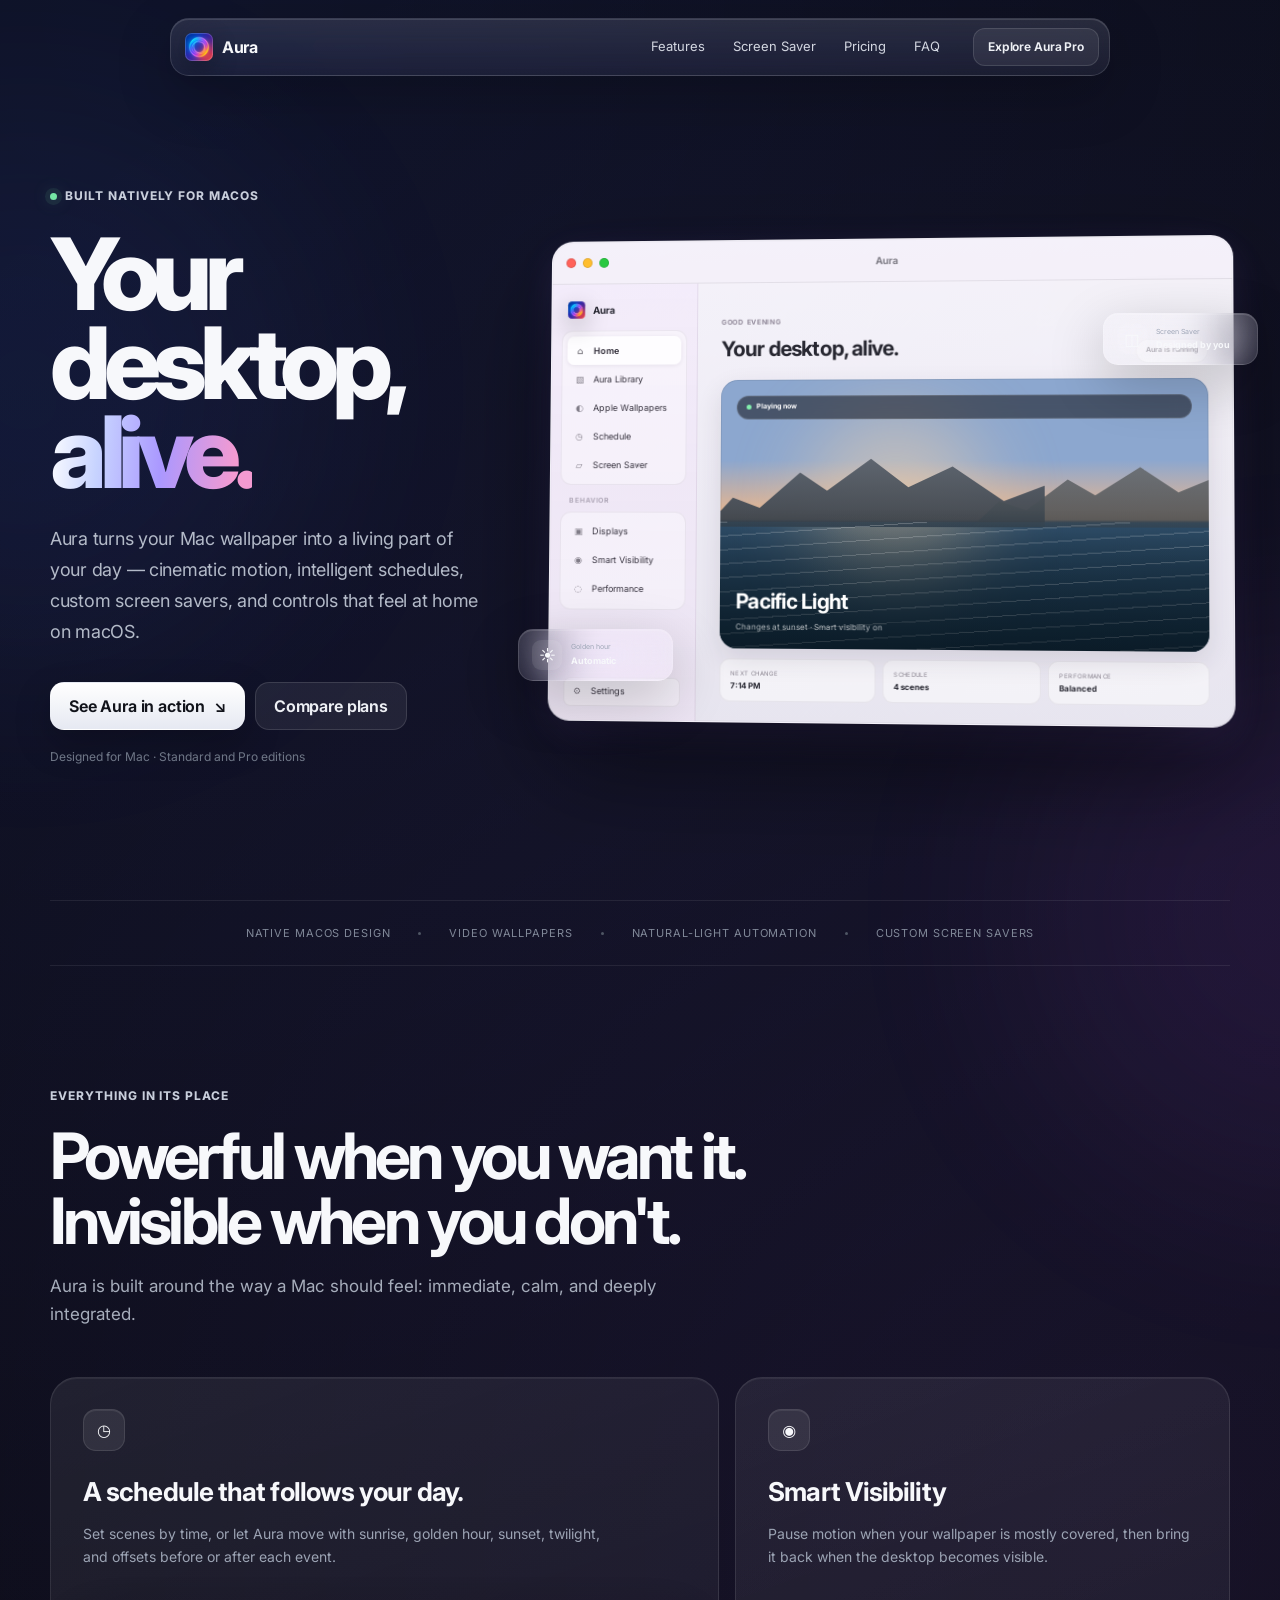
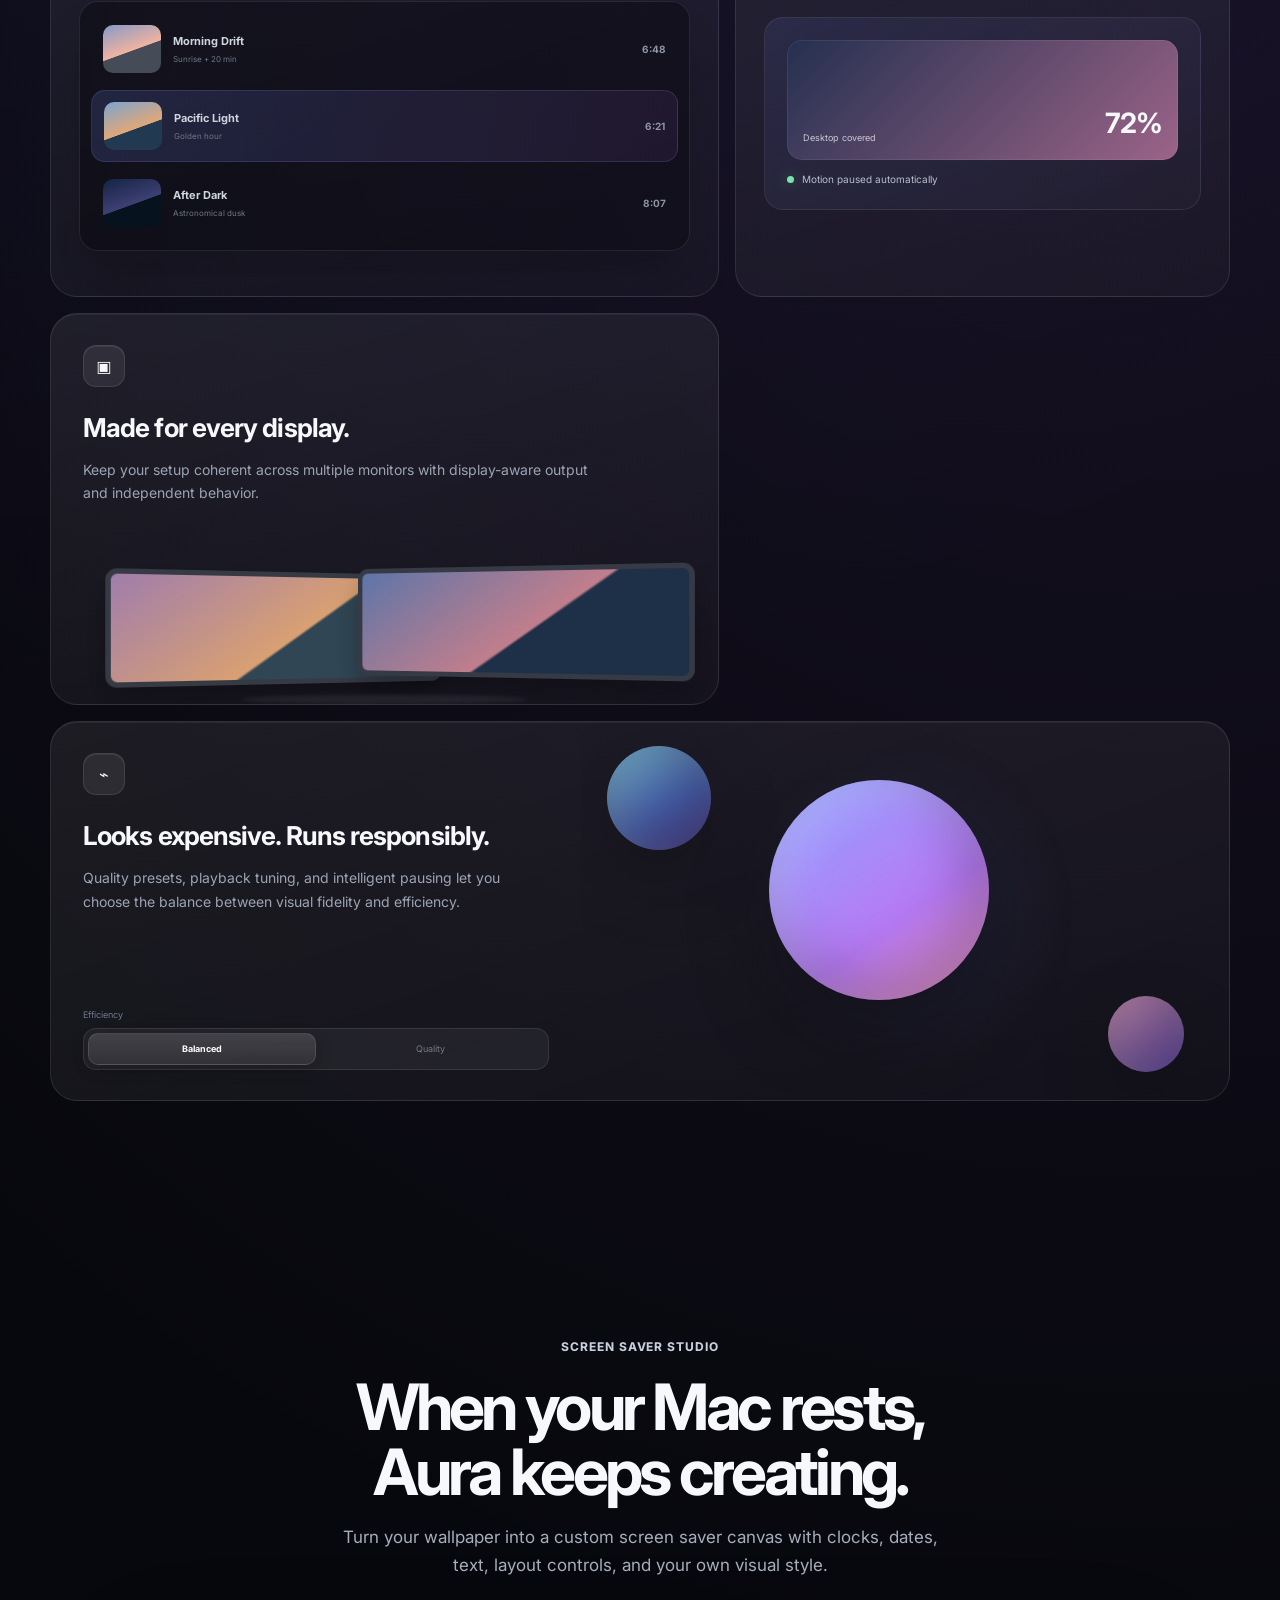
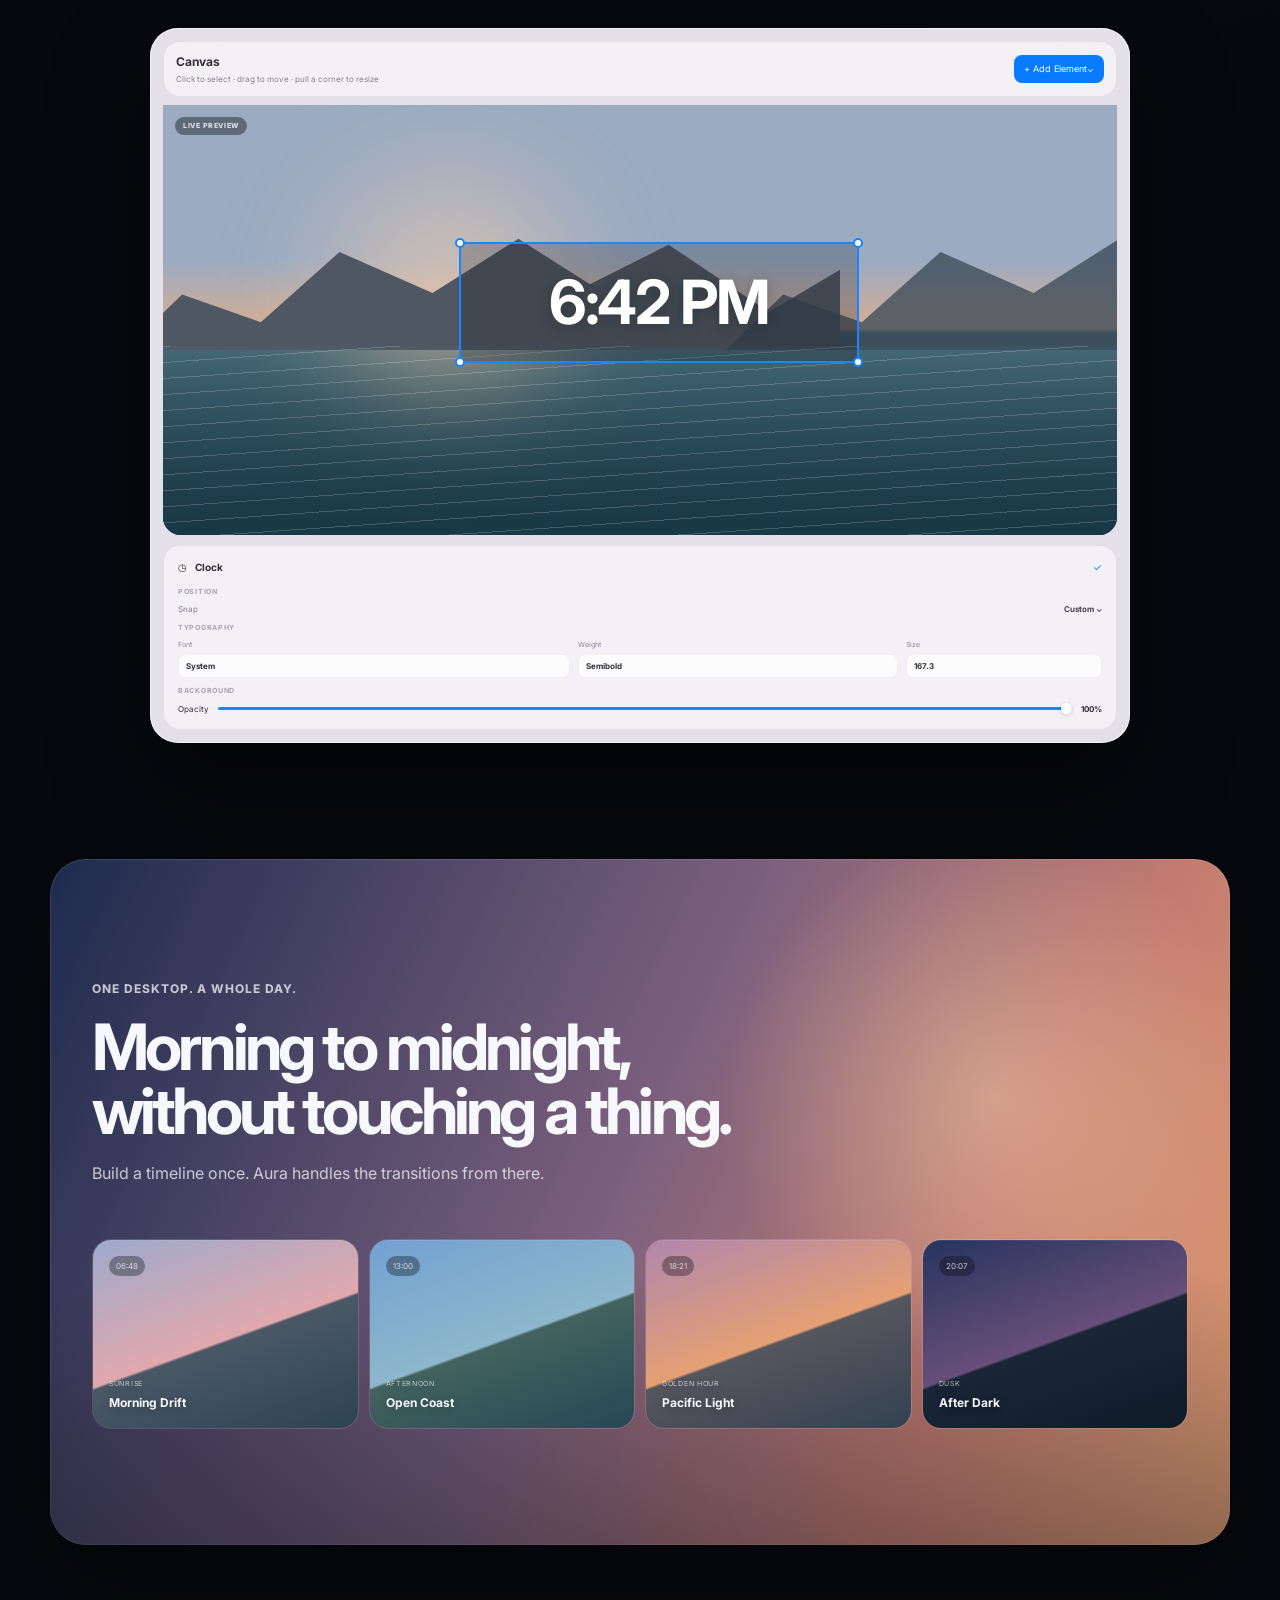
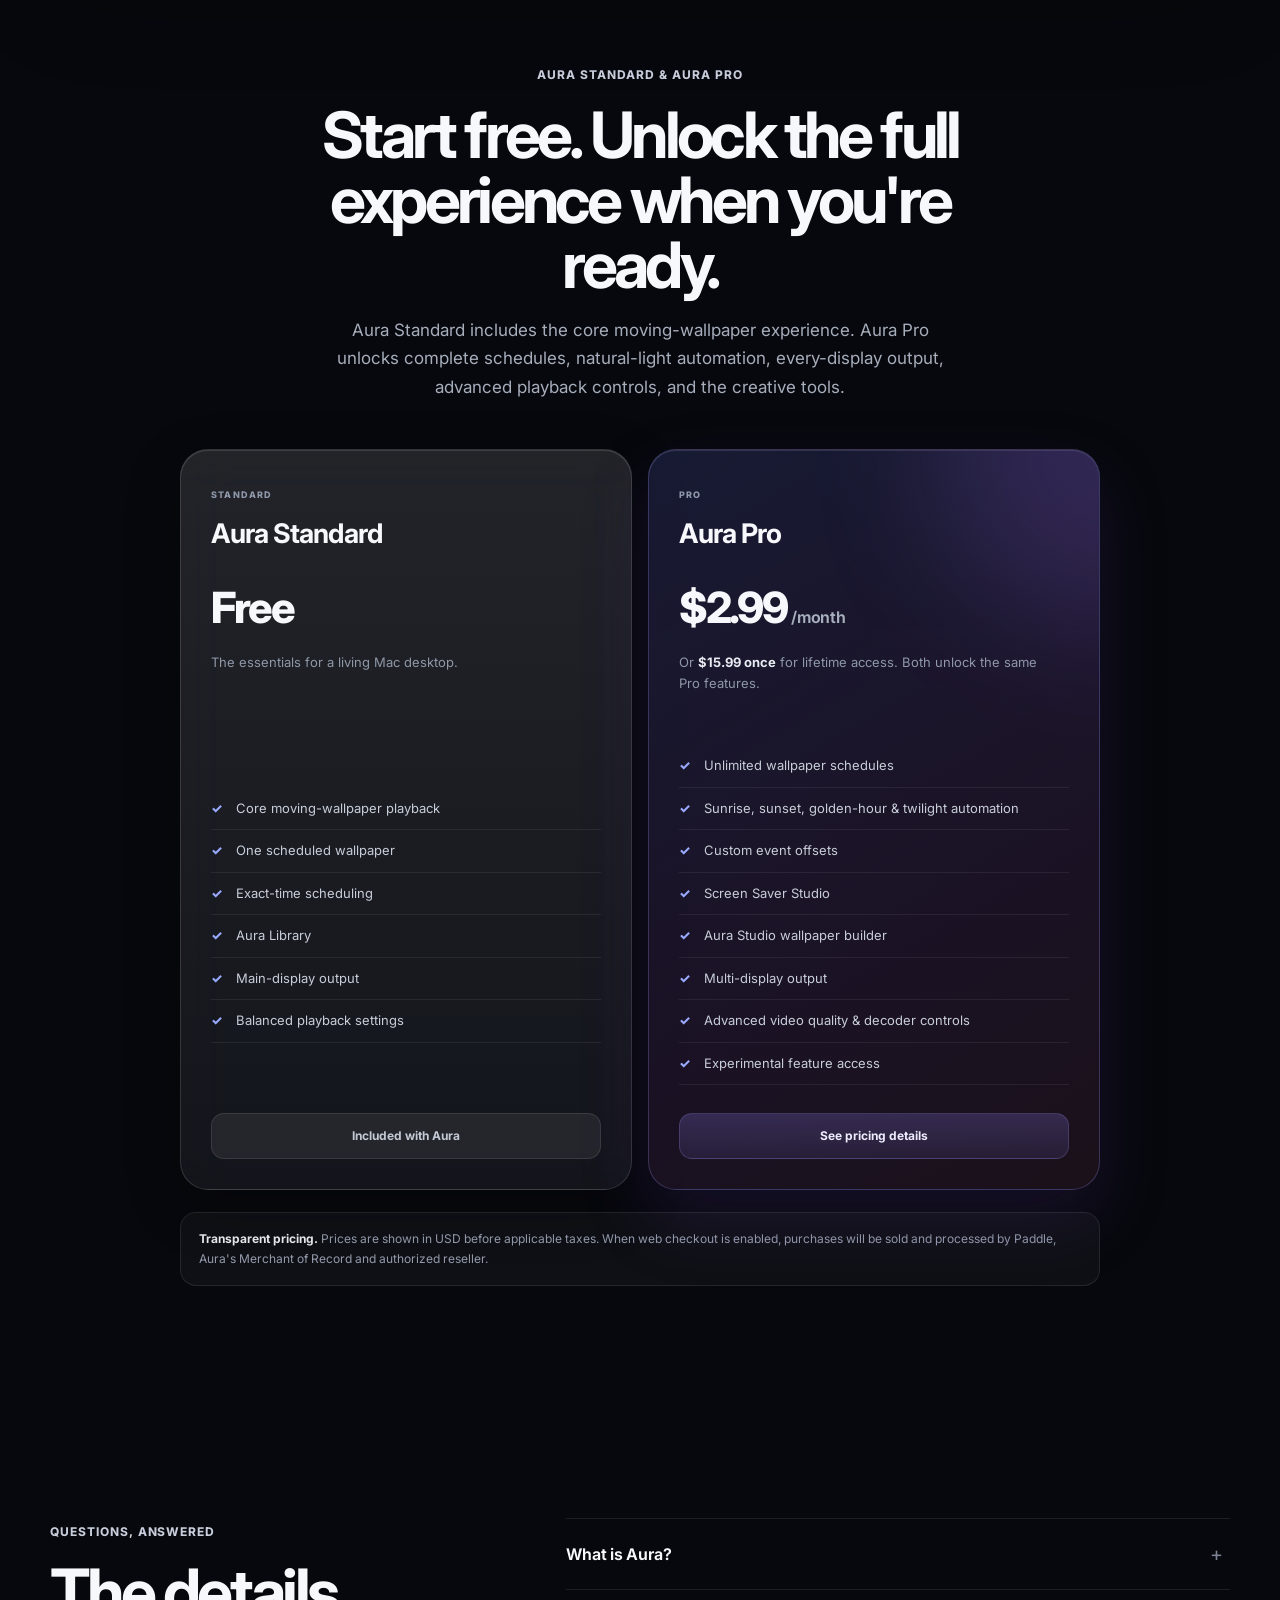
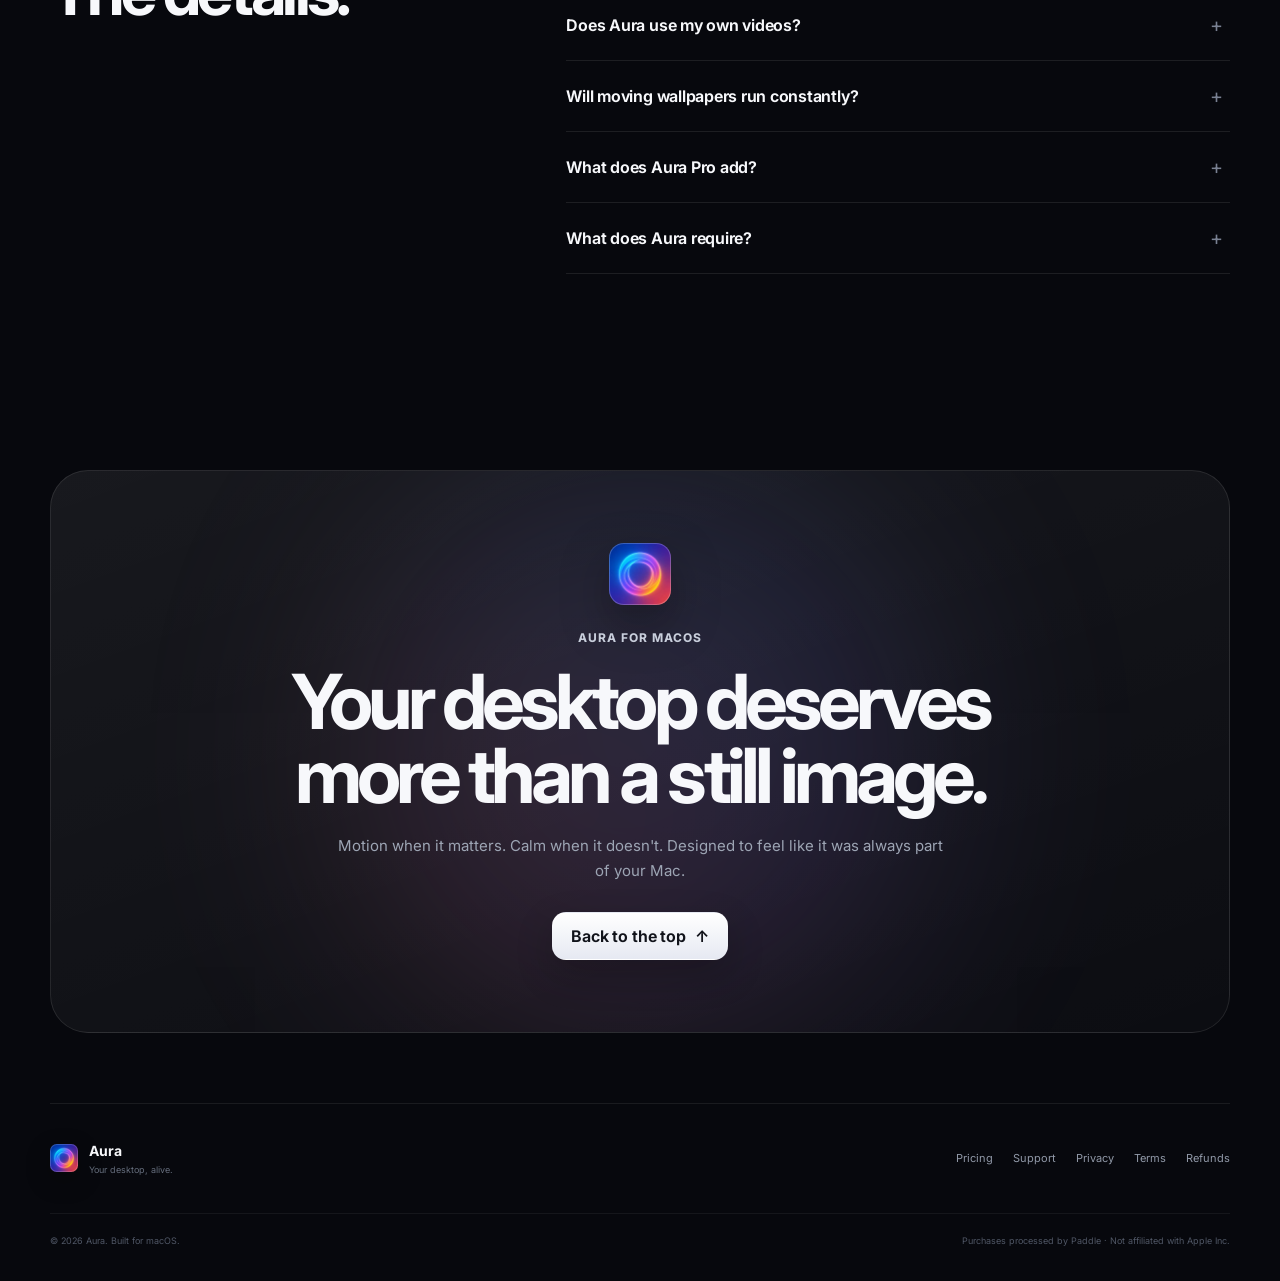
==== commit 70932f55: "Match Aura website pricing to app" ====
--- a/docs/index.html
+++ b/docs/index.html
@@ -226,7 +226,7 @@
         </article>
         <article class="price-card pro-card">
           <div class="pro-glow" aria-hidden="true"></div>
-          <div><span class="plan-label">PRO</span><h3>Aura Pro</h3><p class="price">$3.99<span class="price-unit">/month</span></p><p class="price-sub">Or <strong>$16.99 once</strong> for lifetime access. Both unlock the same Pro features.</p></div>
+          <div><span class="plan-label">PRO</span><h3>Aura Pro</h3><p class="price">$2.99<span class="price-unit">/month</span></p><p class="price-sub">Or <strong>$15.99 once</strong> for lifetime access. Both unlock the same Pro features.</p></div>
           <ul><li>Unlimited wallpaper schedules</li><li>Sunrise, sunset, golden-hour & twilight automation</li><li>Custom event offsets</li><li>Screen Saver Studio</li><li>Aura Studio wallpaper builder</li><li>Multi-display output</li><li>Advanced video quality & decoder controls</li><li>Experimental feature access</li></ul>
           <a class="availability pro-availability" href="./pricing.html">See pricing details</a>
         </article>
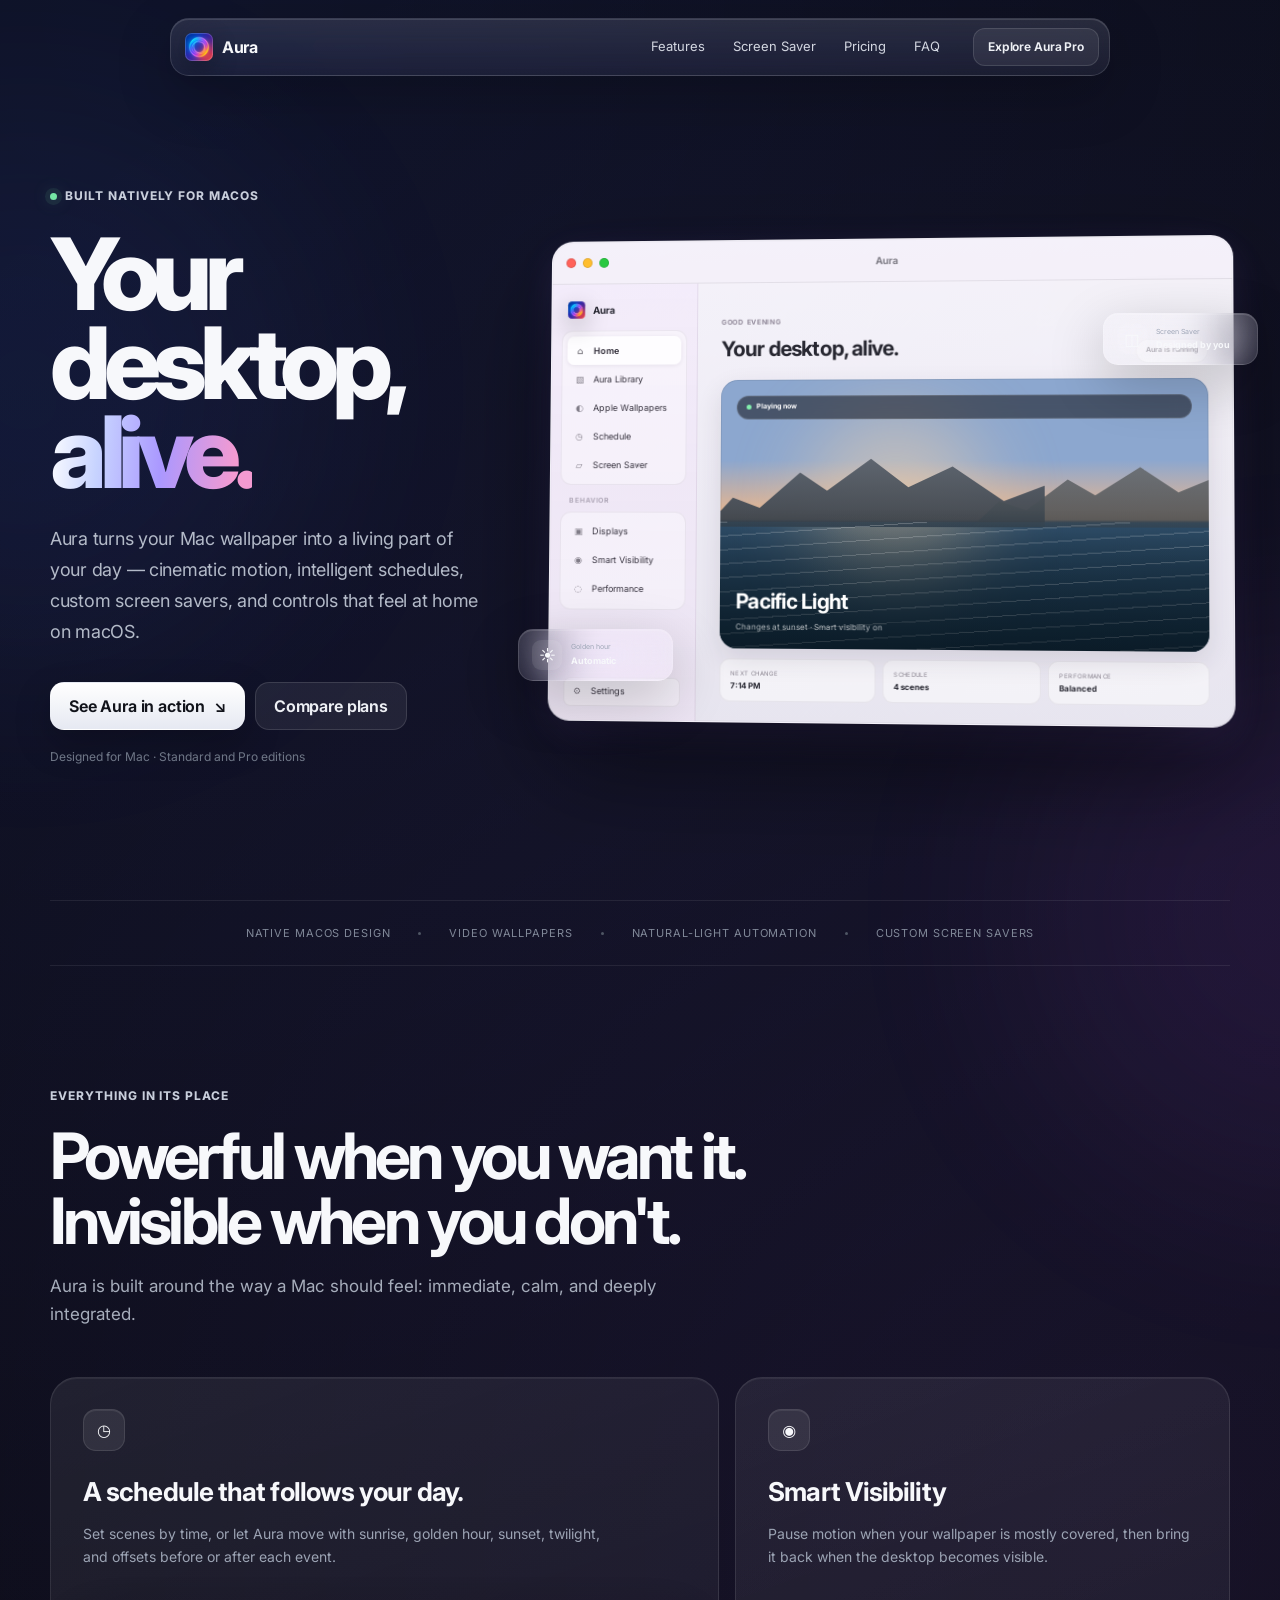
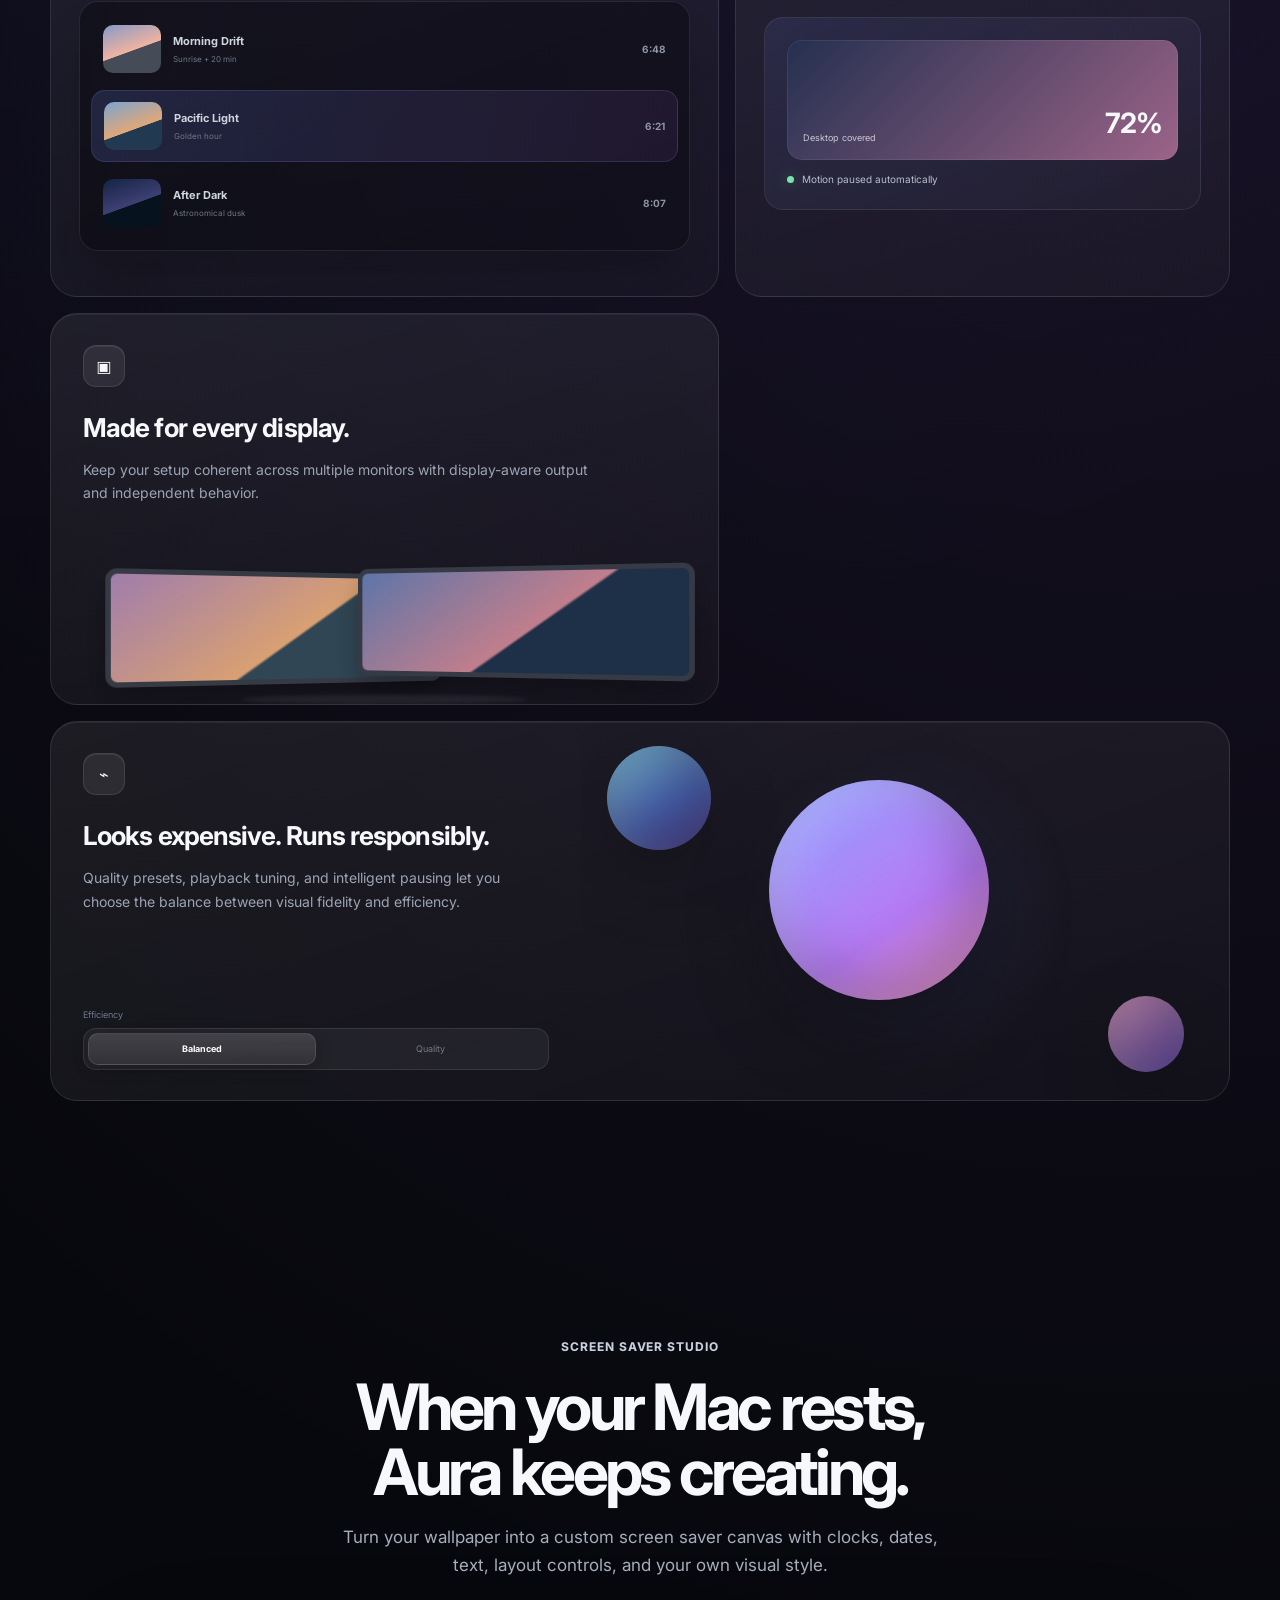
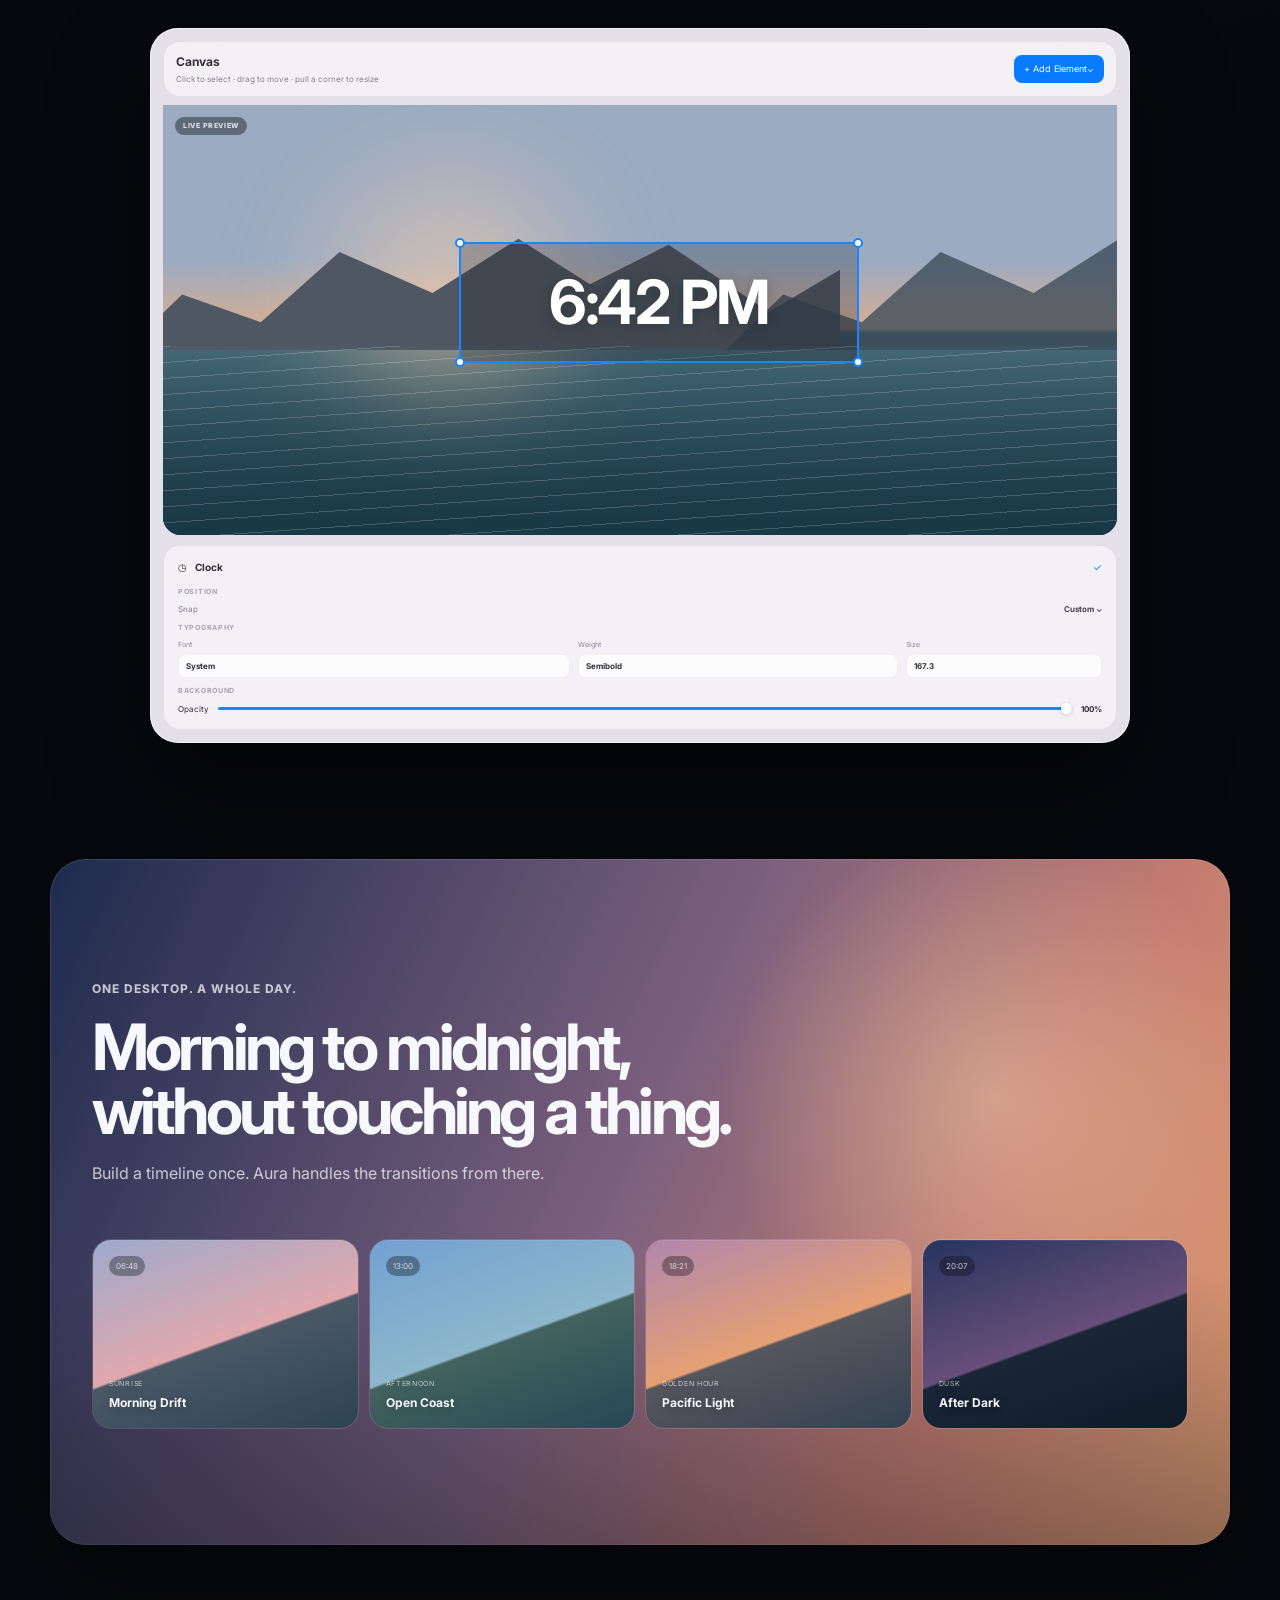
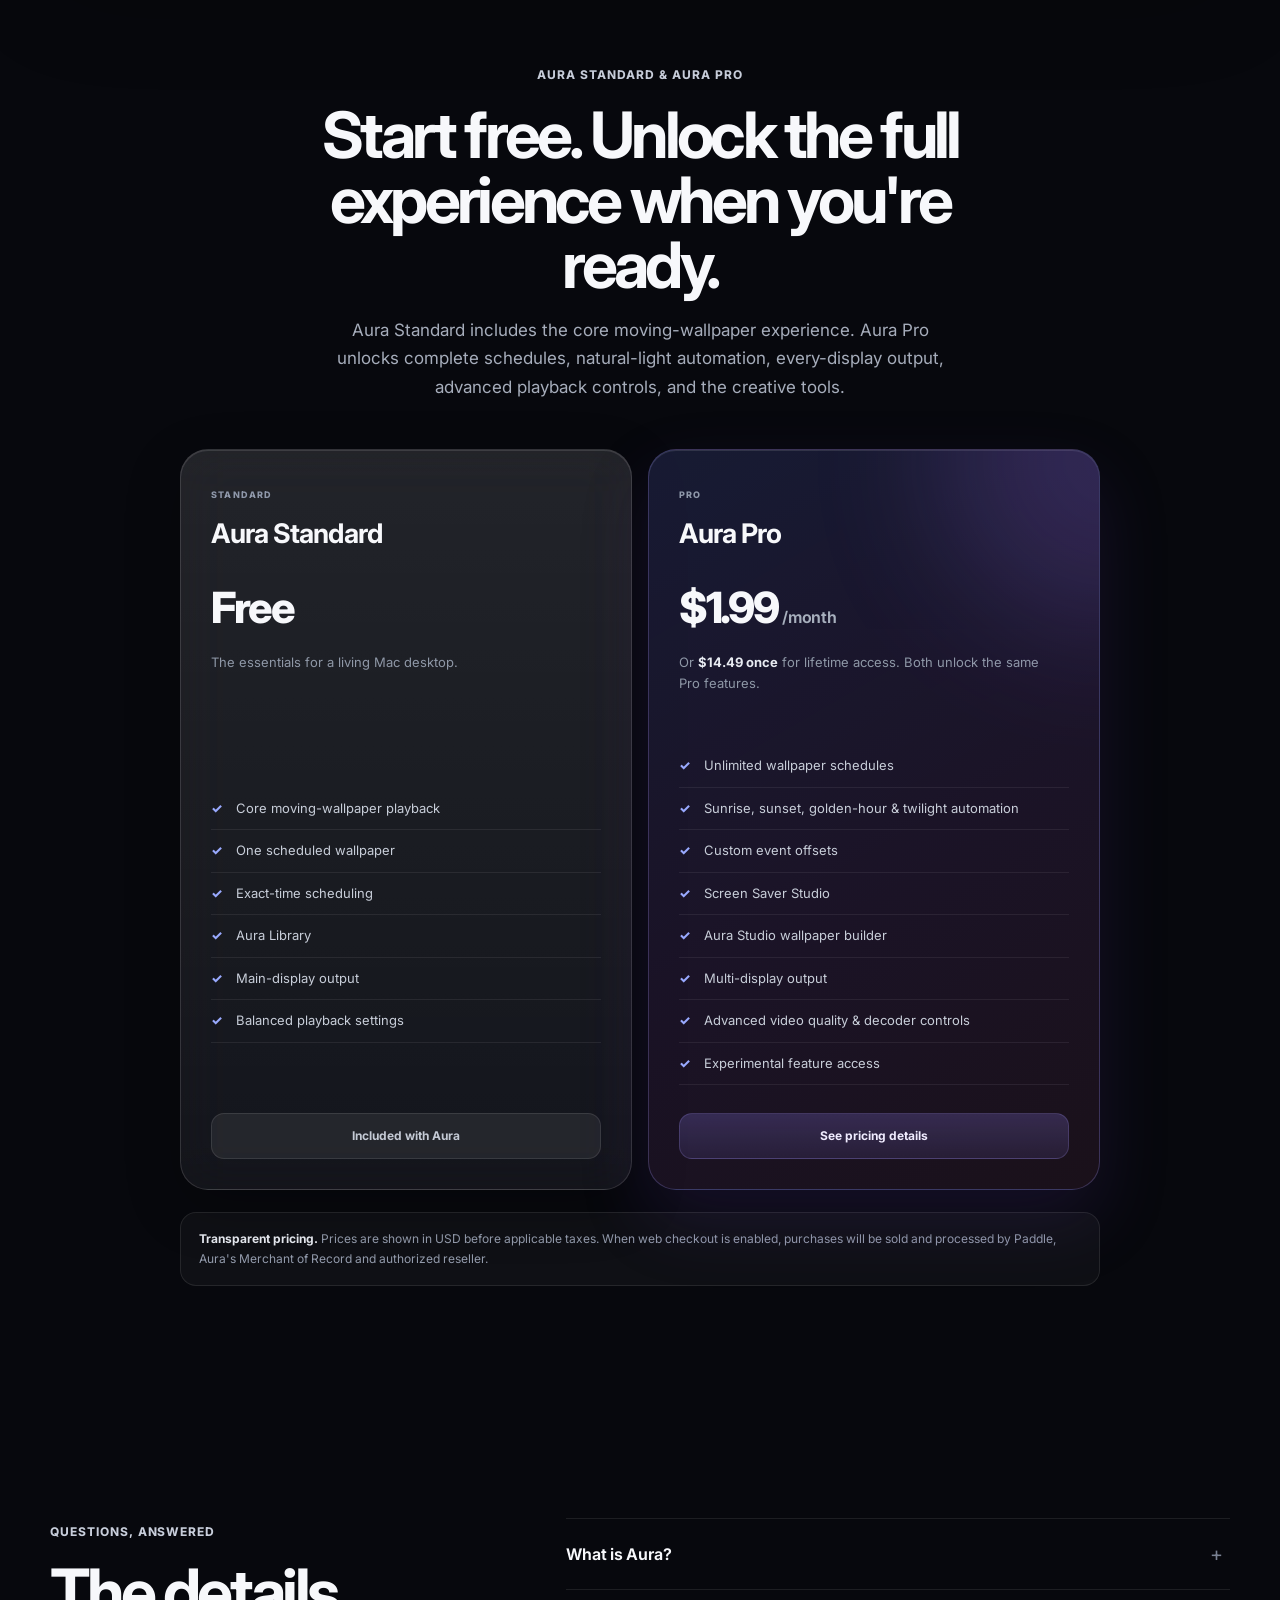
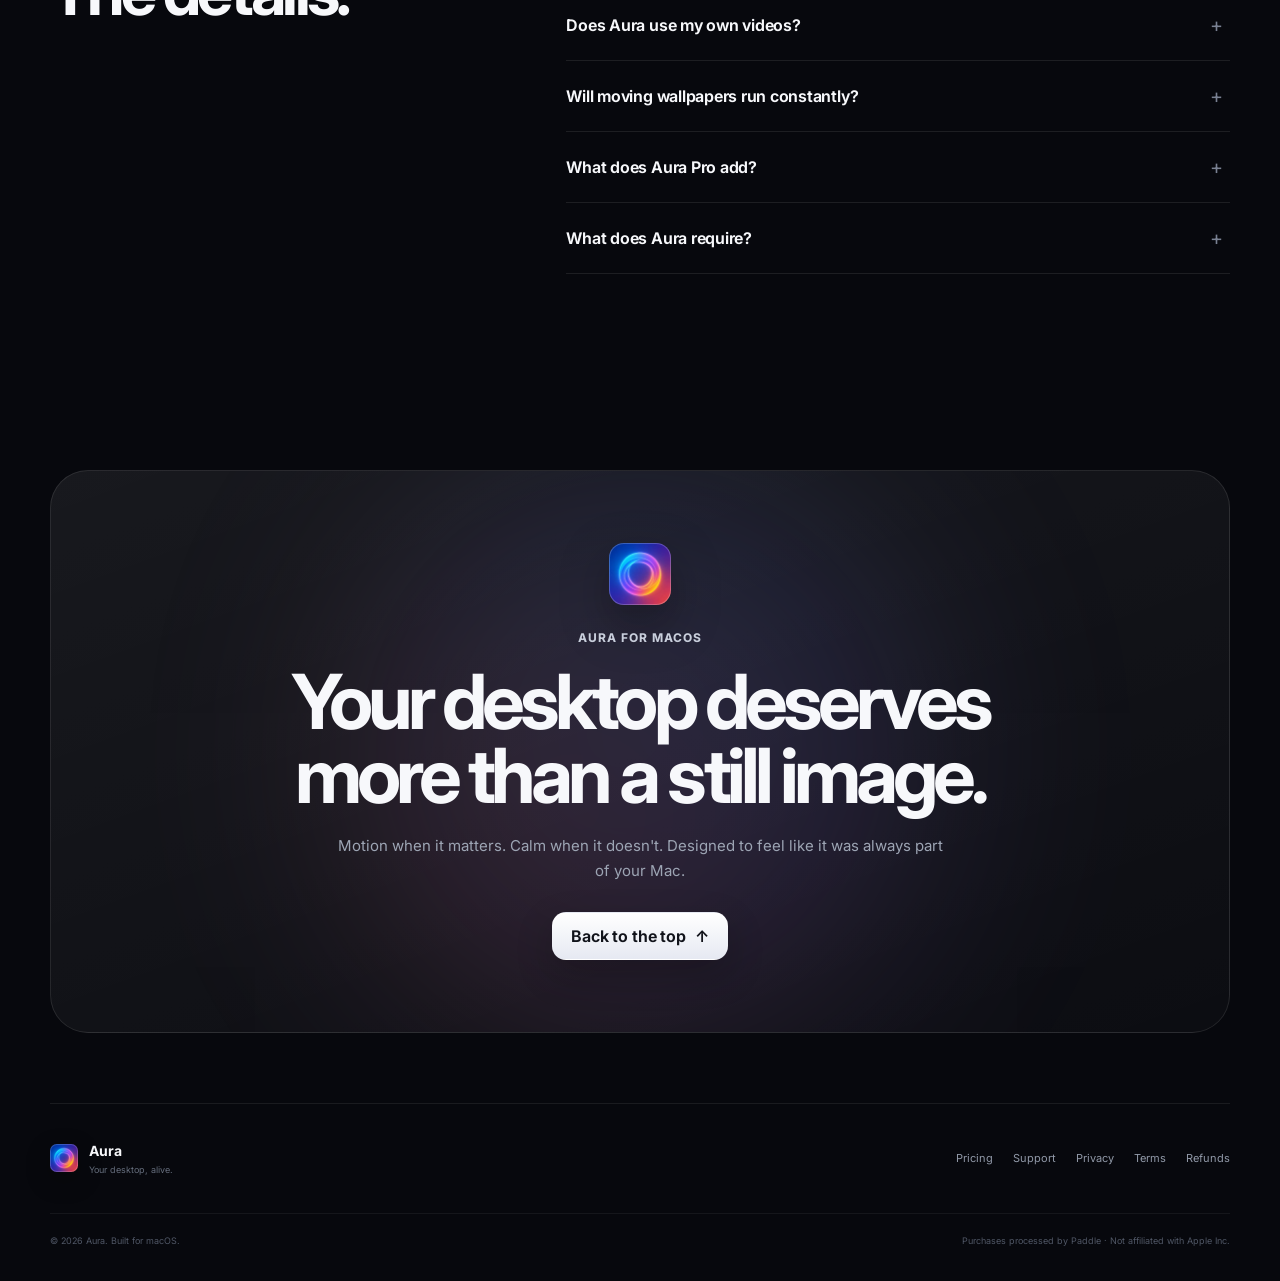
==== commit ece7eb84: "Update Aura web pricing to $1.99 monthly and $14.49 lifetime" ====
--- a/docs/index.html
+++ b/docs/index.html
@@ -226,7 +226,7 @@
         </article>
         <article class="price-card pro-card">
           <div class="pro-glow" aria-hidden="true"></div>
-          <div><span class="plan-label">PRO</span><h3>Aura Pro</h3><p class="price">$2.99<span class="price-unit">/month</span></p><p class="price-sub">Or <strong>$15.99 once</strong> for lifetime access. Both unlock the same Pro features.</p></div>
+          <div><span class="plan-label">PRO</span><h3>Aura Pro</h3><p class="price">$1.99<span class="price-unit">/month</span></p><p class="price-sub">Or <strong>$14.49 once</strong> for lifetime access. Both unlock the same Pro features.</p></div>
           <ul><li>Unlimited wallpaper schedules</li><li>Sunrise, sunset, golden-hour & twilight automation</li><li>Custom event offsets</li><li>Screen Saver Studio</li><li>Aura Studio wallpaper builder</li><li>Multi-display output</li><li>Advanced video quality & decoder controls</li><li>Experimental feature access</li></ul>
           <a class="availability pro-availability" href="./pricing.html">See pricing details</a>
         </article>
--- a/docs/styles.css
+++ b/docs/styles.css
@@ -518,3 +518,76 @@
     inset 0 0 0 1px rgba(255,255,255,.22),
     0 18px 48px rgba(0,0,0,.34) !important;
 }
+
+
+/* Aura web checkout */
+.checkout-page { padding-bottom: 90px; }
+.checkout-hero { max-width: 830px; padding-bottom: 42px; }
+.checkout-layout {
+  display: grid;
+  grid-template-columns: minmax(0,1.15fr) minmax(340px,.85fr);
+  gap: 18px;
+  align-items: start;
+  max-width: 1060px;
+  margin: 0 auto;
+}
+.checkout-plans { display: grid; gap: 14px; }
+.checkout-plan {
+  width: 100%;
+  min-height: 190px;
+  padding: 24px;
+  border-radius: 24px;
+  color: var(--text);
+  text-align: left;
+  cursor: pointer;
+  transition: transform .2s ease, border-color .2s ease, background .2s ease, box-shadow .2s ease;
+}
+.checkout-plan:hover { transform: translateY(-2px); border-color: rgba(170,155,255,.28); }
+.checkout-plan.selected {
+  background: linear-gradient(145deg,rgba(117,139,255,.16),rgba(178,117,255,.10));
+  border-color: rgba(166,153,255,.38);
+  box-shadow: inset 0 1px 0 rgba(255,255,255,.15), 0 20px 55px rgba(71,54,138,.18);
+}
+.checkout-plan-top { display:flex; align-items:center; justify-content:space-between; gap:14px; }
+.checkout-plan .tag { display:inline-flex; padding:5px 8px; border-radius:999px; background:rgba(142,126,255,.16); color:#d7d1ff; font-size:9px; font-weight:800; letter-spacing:.08em; }
+.checkout-check { width:25px; height:25px; border-radius:50%; display:grid; place-items:center; background:rgba(255,255,255,.08); color:transparent; font-size:12px; }
+.checkout-plan.selected .checkout-check { color:#fff; background:linear-gradient(145deg,#718cff,#aa7dff); }
+.checkout-plan strong { display:block; margin-top:22px; font-size:34px; line-height:1; letter-spacing:-.045em; }
+.checkout-plan strong small { color:#929bac; font-size:13px; font-weight:650; letter-spacing:-.01em; }
+.checkout-plan p { margin:13px 0 0; max-width:610px; color:#939cab; font-size:12px; line-height:1.7; }
+.checkout-plan-link { margin-top:18px; min-height:42px; width:100%; }
+
+.checkout-summary { position:sticky; top:96px; padding:26px; border-radius:26px; }
+.checkout-summary-row { display:flex; align-items:flex-start; justify-content:space-between; gap:18px; margin-top:22px; }
+.checkout-summary-row b,.checkout-summary-row small { display:block; }
+.checkout-summary-row b { font-size:15px; }
+.checkout-summary-row small { color:#7e8797; font-size:10px; line-height:1.5; margin-top:3px; max-width:230px; }
+.checkout-summary-row > strong { font-size:18px; letter-spacing:-.03em; white-space:nowrap; }
+.checkout-divider { height:1px; background:rgba(255,255,255,.09); margin:21px 0 2px; }
+.checkout-total > strong { font-size:23px; }
+.checkout-button { width:100%; margin-top:24px; border:0; cursor:pointer; }
+.checkout-button:disabled { cursor:not-allowed; opacity:.55; transform:none; }
+.checkout-status { color:#7f8898; font-size:10px; line-height:1.6; text-align:center; margin:11px 4px 0; }
+.checkout-trust { display:grid; gap:7px; margin-top:20px; color:#858e9e; font-size:10px; }
+.checkout-legal { color:#687181; font-size:9px; line-height:1.6; margin:18px 0 0; }
+.checkout-legal a { color:#bdb7ff; text-decoration:underline; text-underline-offset:2px; }
+.checkout-help {
+  max-width:1060px;
+  margin:18px auto 0;
+  padding:30px;
+  border:1px solid rgba(255,255,255,.09);
+  border-radius:26px;
+  background:rgba(255,255,255,.025);
+  display:grid;
+  grid-template-columns:.7fr 1.3fr;
+  gap:30px;
+  align-items:start;
+}
+.checkout-help h2 { margin:9px 0 0; font-size:28px; letter-spacing:-.04em; }
+.checkout-help .feature-checklist { margin:0; }
+
+@media (max-width: 820px) {
+  .checkout-layout { grid-template-columns:1fr; }
+  .checkout-summary { position:static; }
+  .checkout-help { grid-template-columns:1fr; }
+}
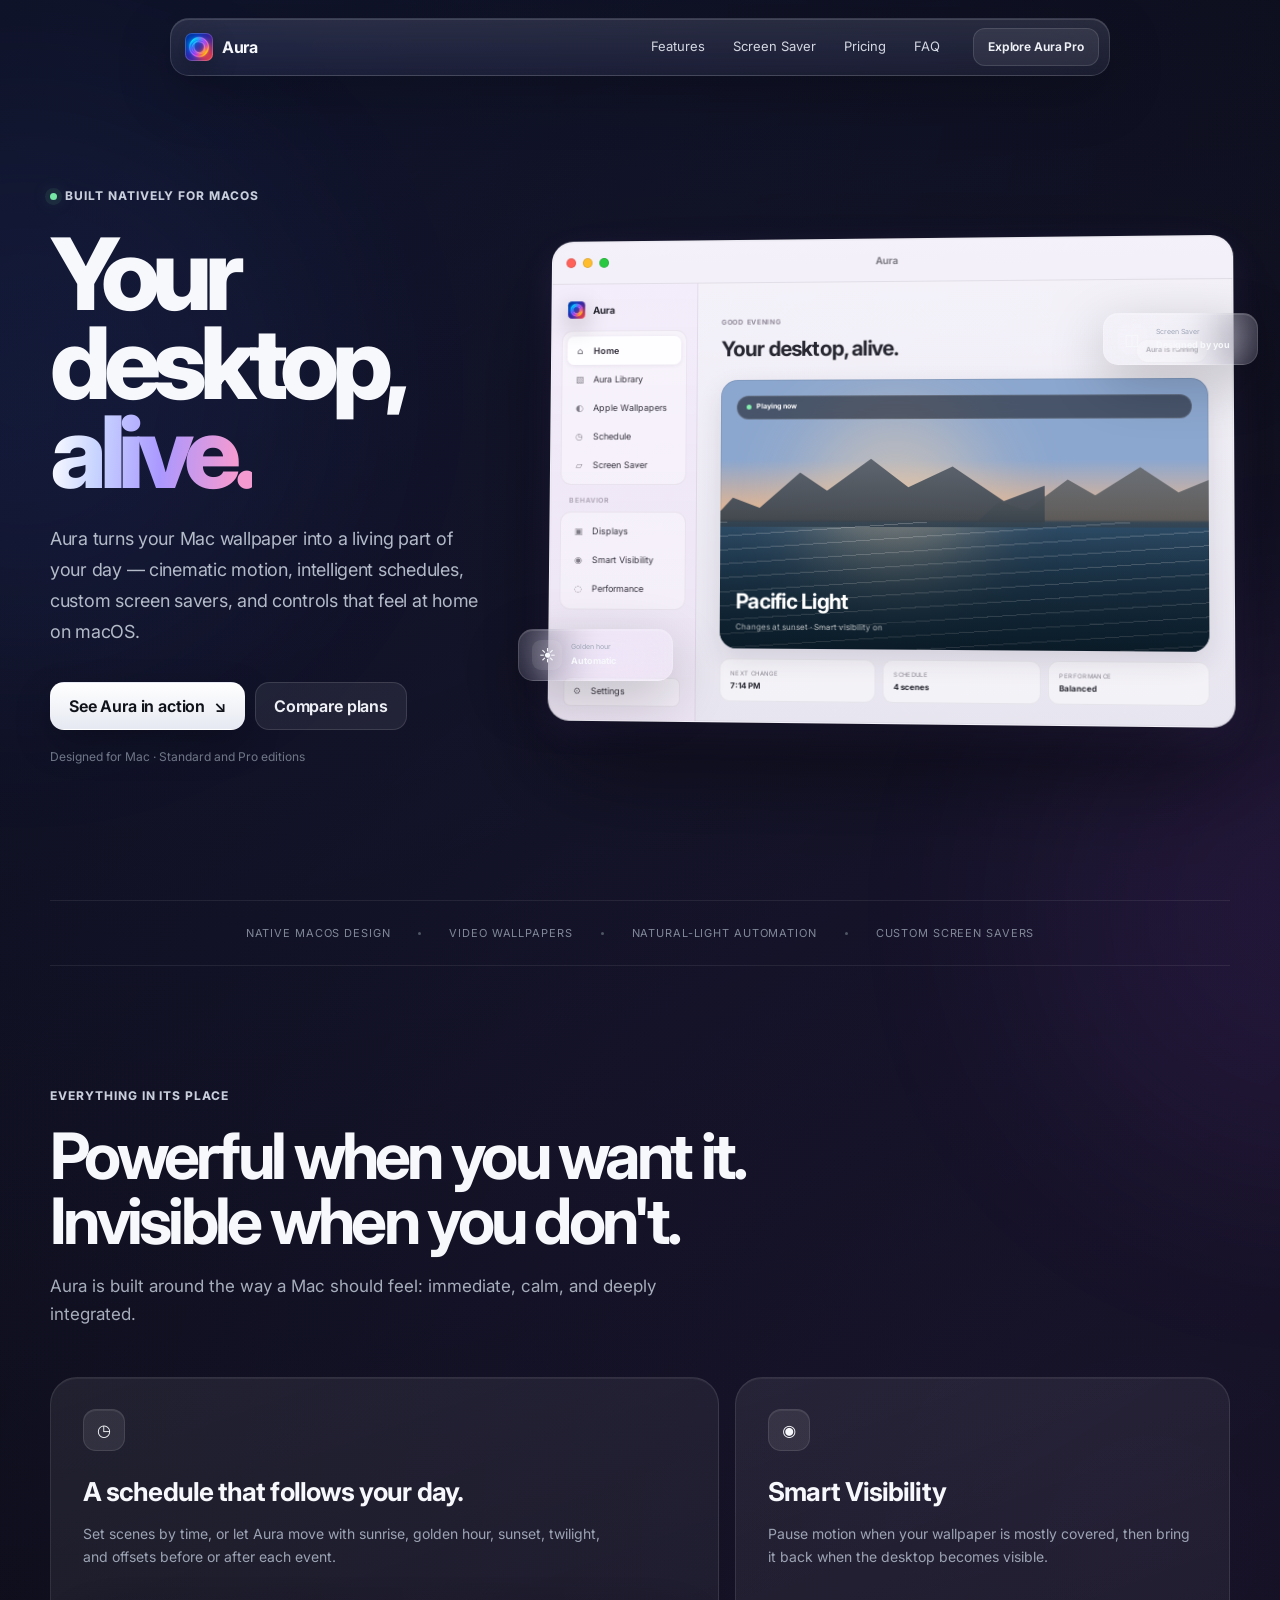
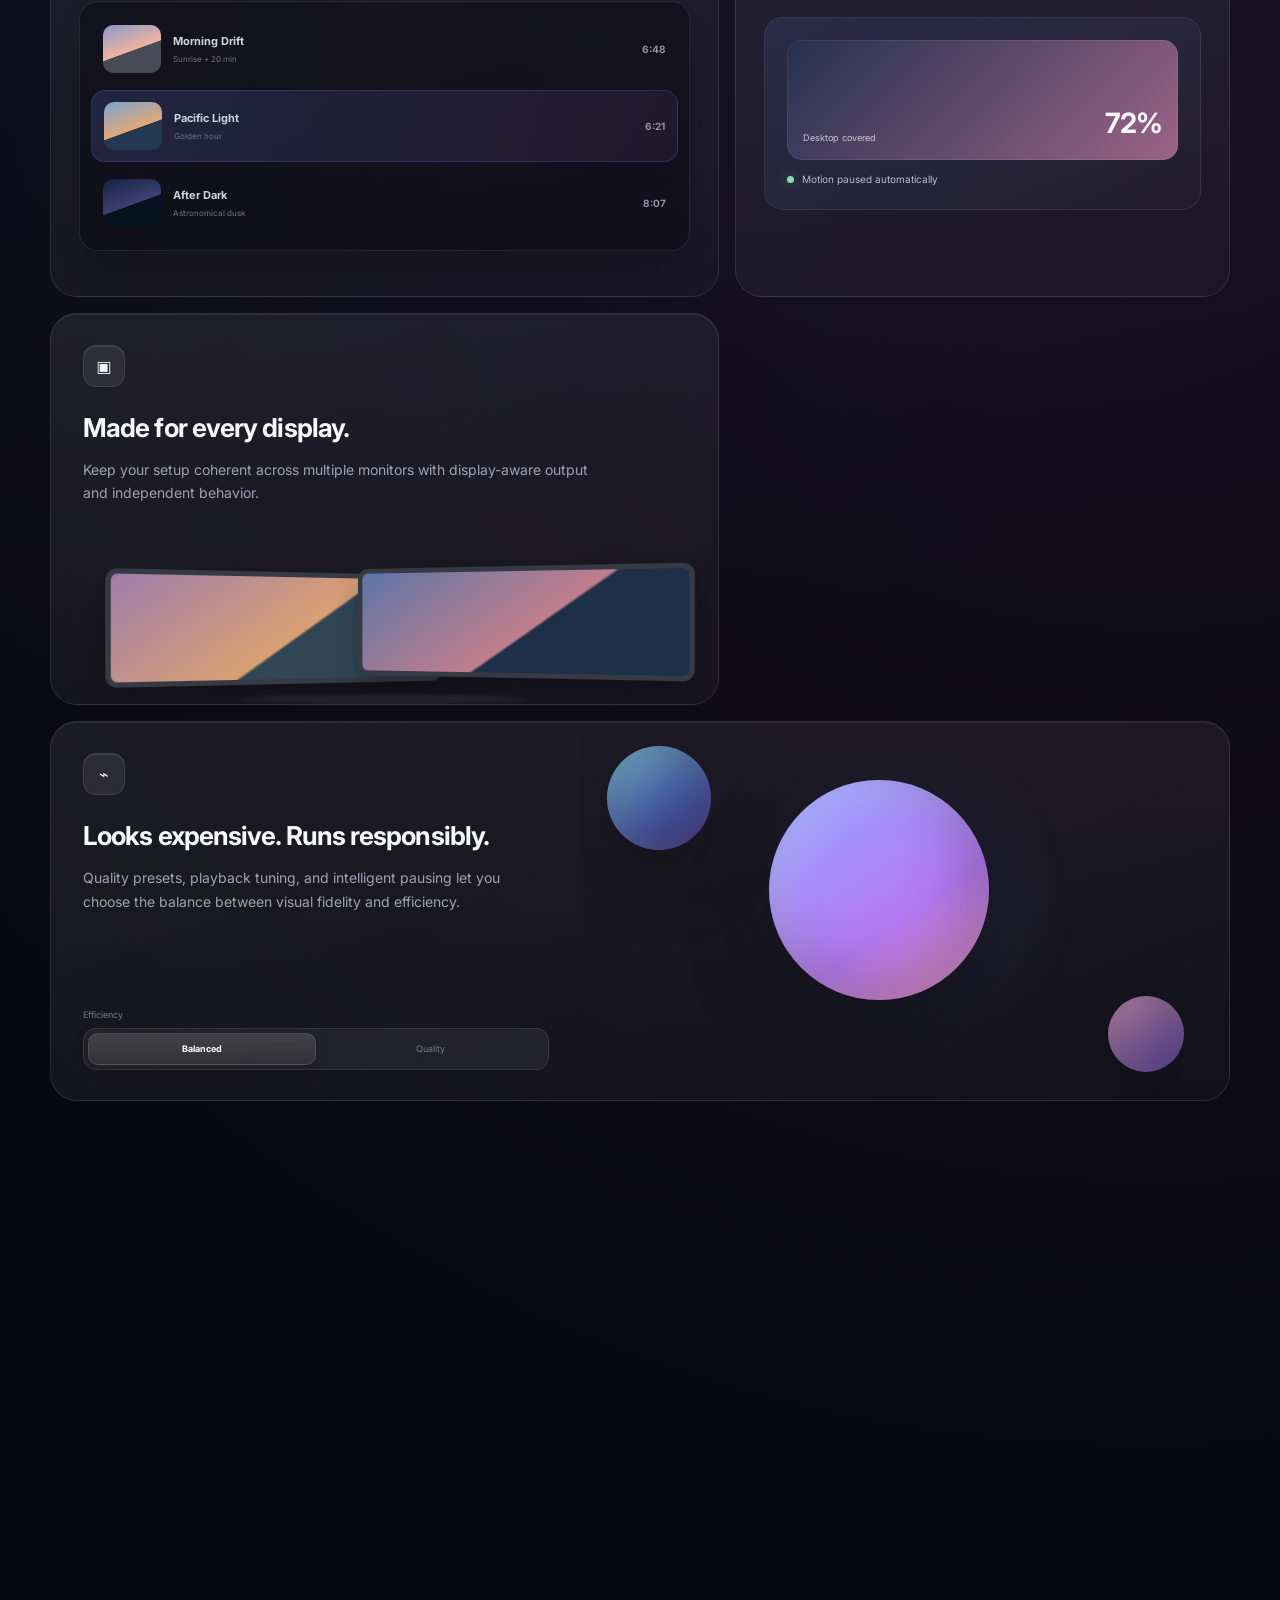
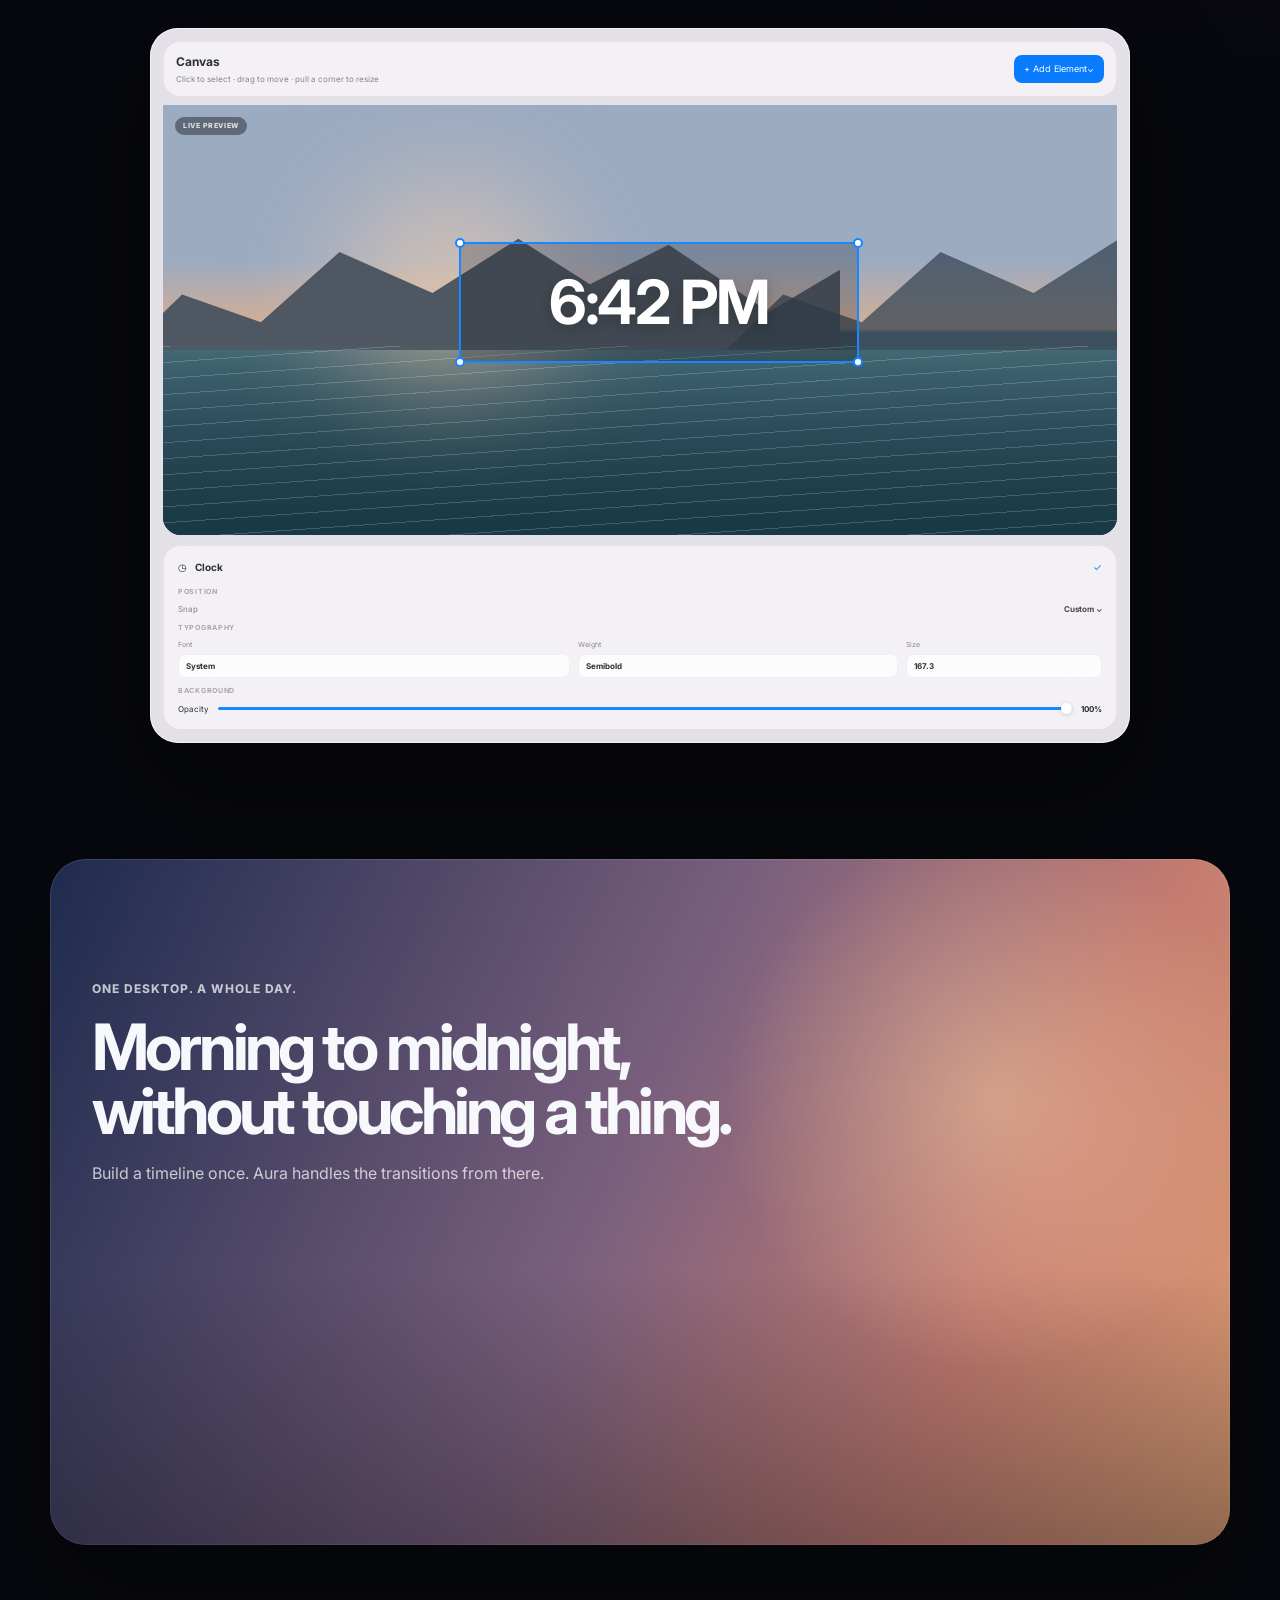
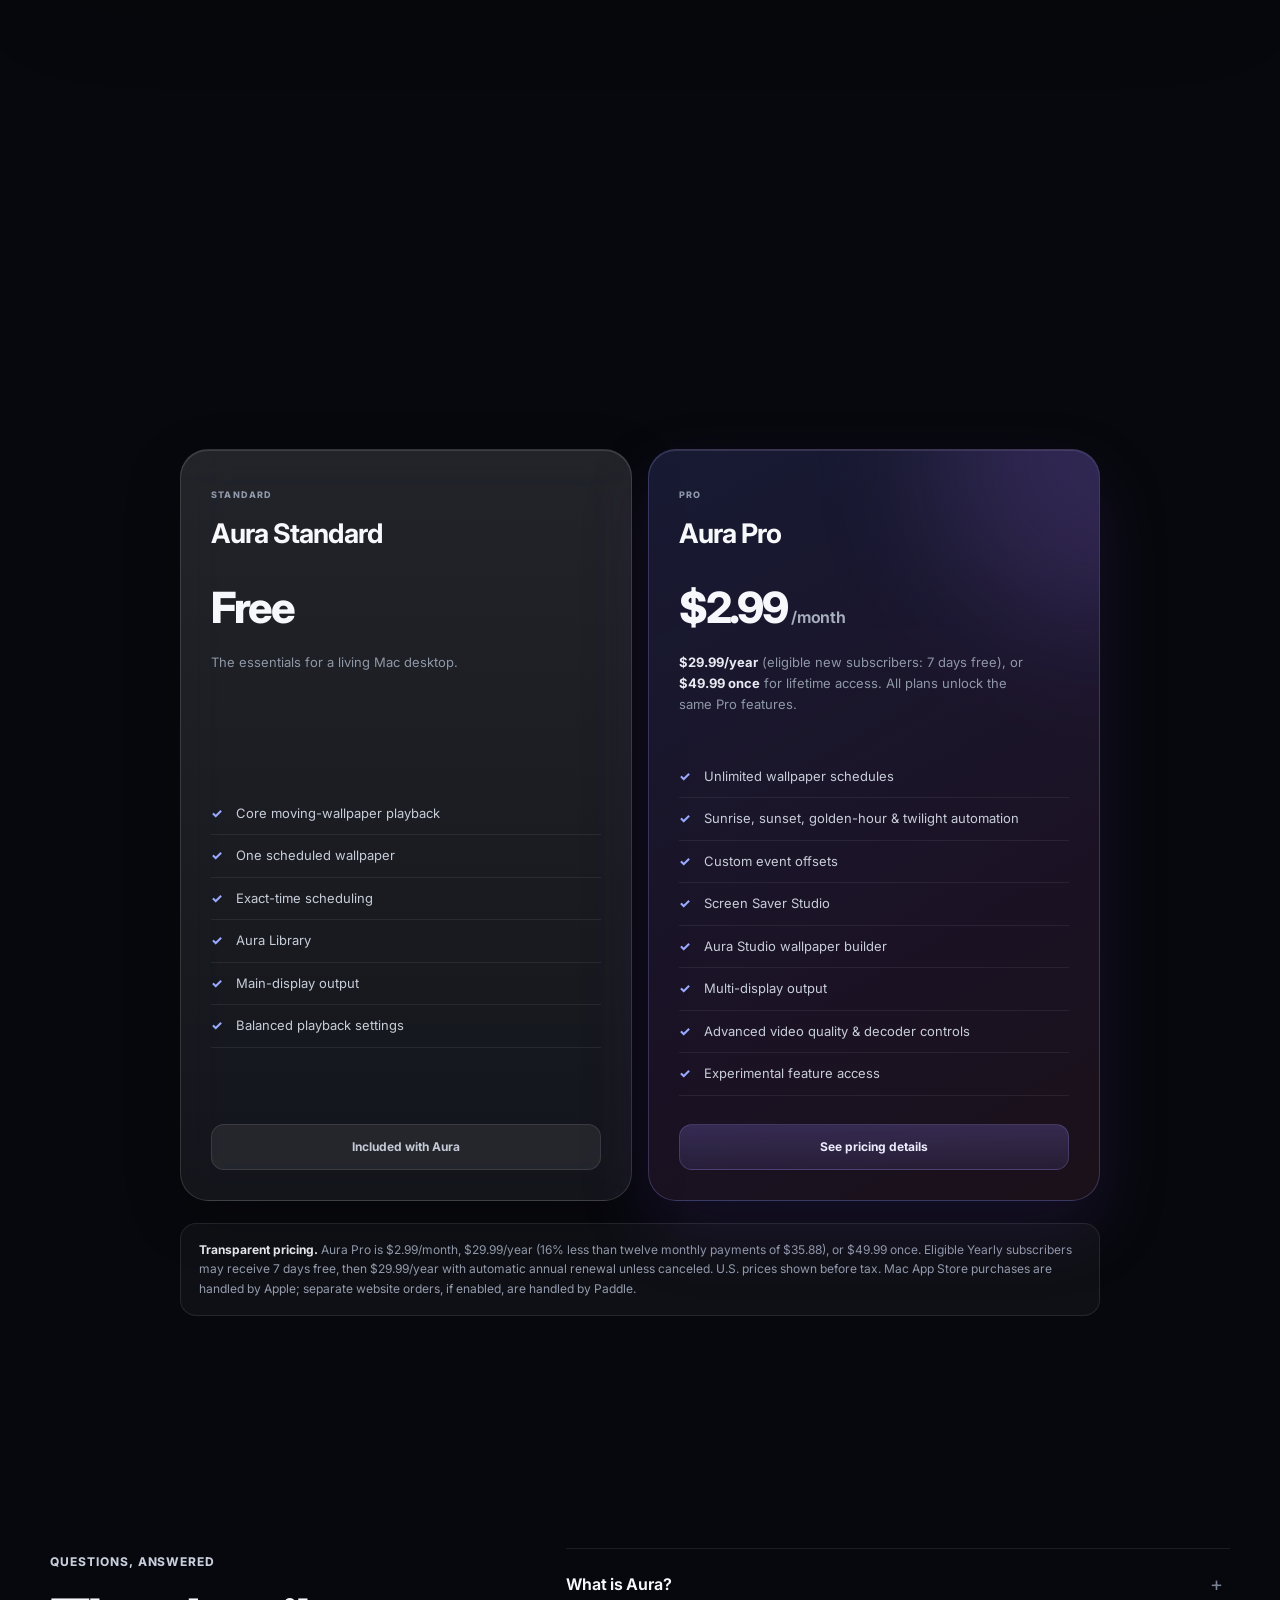
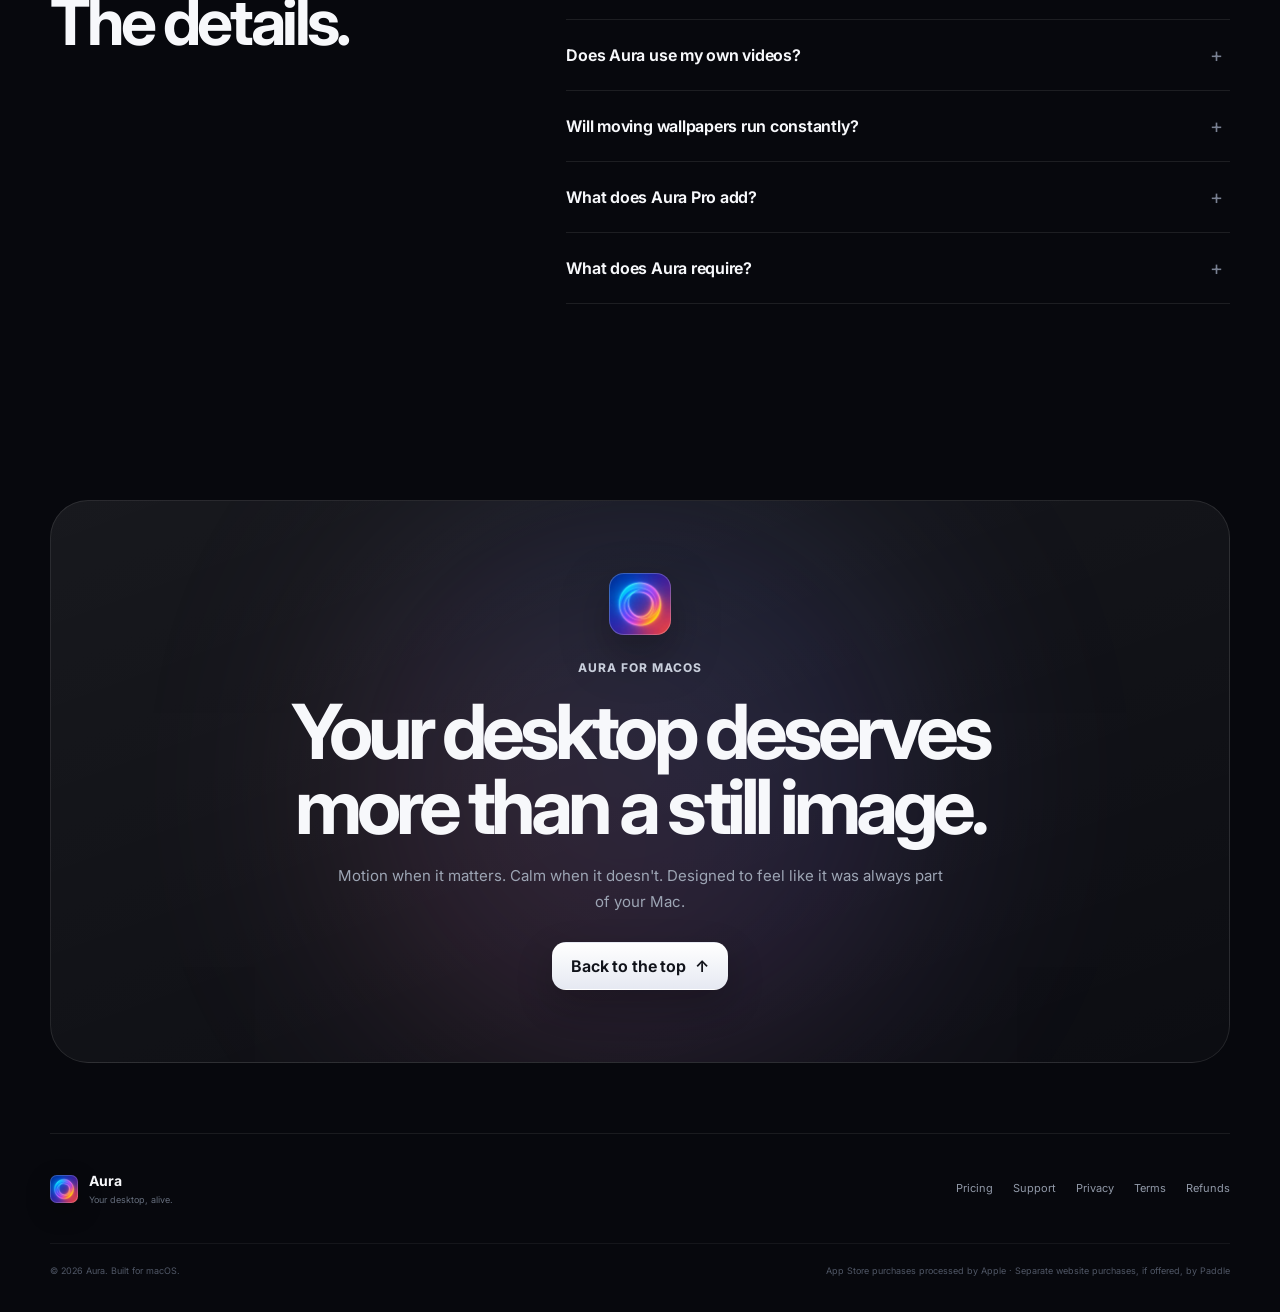
==== commit 42d73108: "Sync Aura website pricing with $2.99 Monthly, $29.99 Yearly trial, $49.99 Lifetime" ====
--- a/docs/index.html
+++ b/docs/index.html
@@ -226,13 +226,13 @@
         </article>
         <article class="price-card pro-card">
           <div class="pro-glow" aria-hidden="true"></div>
-          <div><span class="plan-label">PRO</span><h3>Aura Pro</h3><p class="price">$1.99<span class="price-unit">/month</span></p><p class="price-sub">Or <strong>$14.49 once</strong> for lifetime access. Both unlock the same Pro features.</p></div>
+          <div><span class="plan-label">PRO</span><h3>Aura Pro</h3><p class="price">$2.99<span class="price-unit">/month</span></p><p class="price-sub"><strong>$29.99/year</strong> (eligible new subscribers: 7 days free), or <strong>$49.99 once</strong> for lifetime access. All plans unlock the same Pro features.</p></div>
           <ul><li>Unlimited wallpaper schedules</li><li>Sunrise, sunset, golden-hour & twilight automation</li><li>Custom event offsets</li><li>Screen Saver Studio</li><li>Aura Studio wallpaper builder</li><li>Multi-display output</li><li>Advanced video quality & decoder controls</li><li>Experimental feature access</li></ul>
           <a class="availability pro-availability" href="./pricing.html">See pricing details</a>
         </article>
       </div>
       <div class="merchant-note reveal">
-        <strong>Transparent pricing.</strong> Prices are shown in USD before applicable taxes. When web checkout is enabled, purchases will be sold and processed by Paddle, Aura's Merchant of Record and authorized reseller.
+        <strong>Transparent pricing.</strong> Aura Pro is $2.99/month, $29.99/year (16% less than twelve monthly payments of $35.88), or $49.99 once. Eligible Yearly subscribers may receive 7 days free, then $29.99/year with automatic annual renewal unless canceled. U.S. prices shown before tax. Mac App Store purchases are handled by Apple; separate website orders, if enabled, are handled by Paddle.
       </div>
     </section>
 
@@ -262,7 +262,7 @@
       <div class="footer-brand"><span class="brand-mark" aria-hidden="true"><span></span></span><div><b>Aura</b><small>Your desktop, alive.</small></div></div>
       <div class="footer-links"><a href="./pricing.html">Pricing</a><a href="./support.html">Support</a><a href="./privacy.html">Privacy</a><a href="./terms.html">Terms</a><a href="./refunds.html">Refunds</a></div>
     </div>
-    <div class="footer-bottom"><span>© <span data-year></span> Aura. Built for macOS.</span><span>Purchases processed by Paddle · Not affiliated with Apple Inc.</span></div>
+    <div class="footer-bottom"><span>© <span data-year></span> Aura. Built for macOS.</span><span>App Store purchases processed by Apple · Separate website purchases, if offered, by Paddle</span></div>
   </footer>
 </body>
 </html>
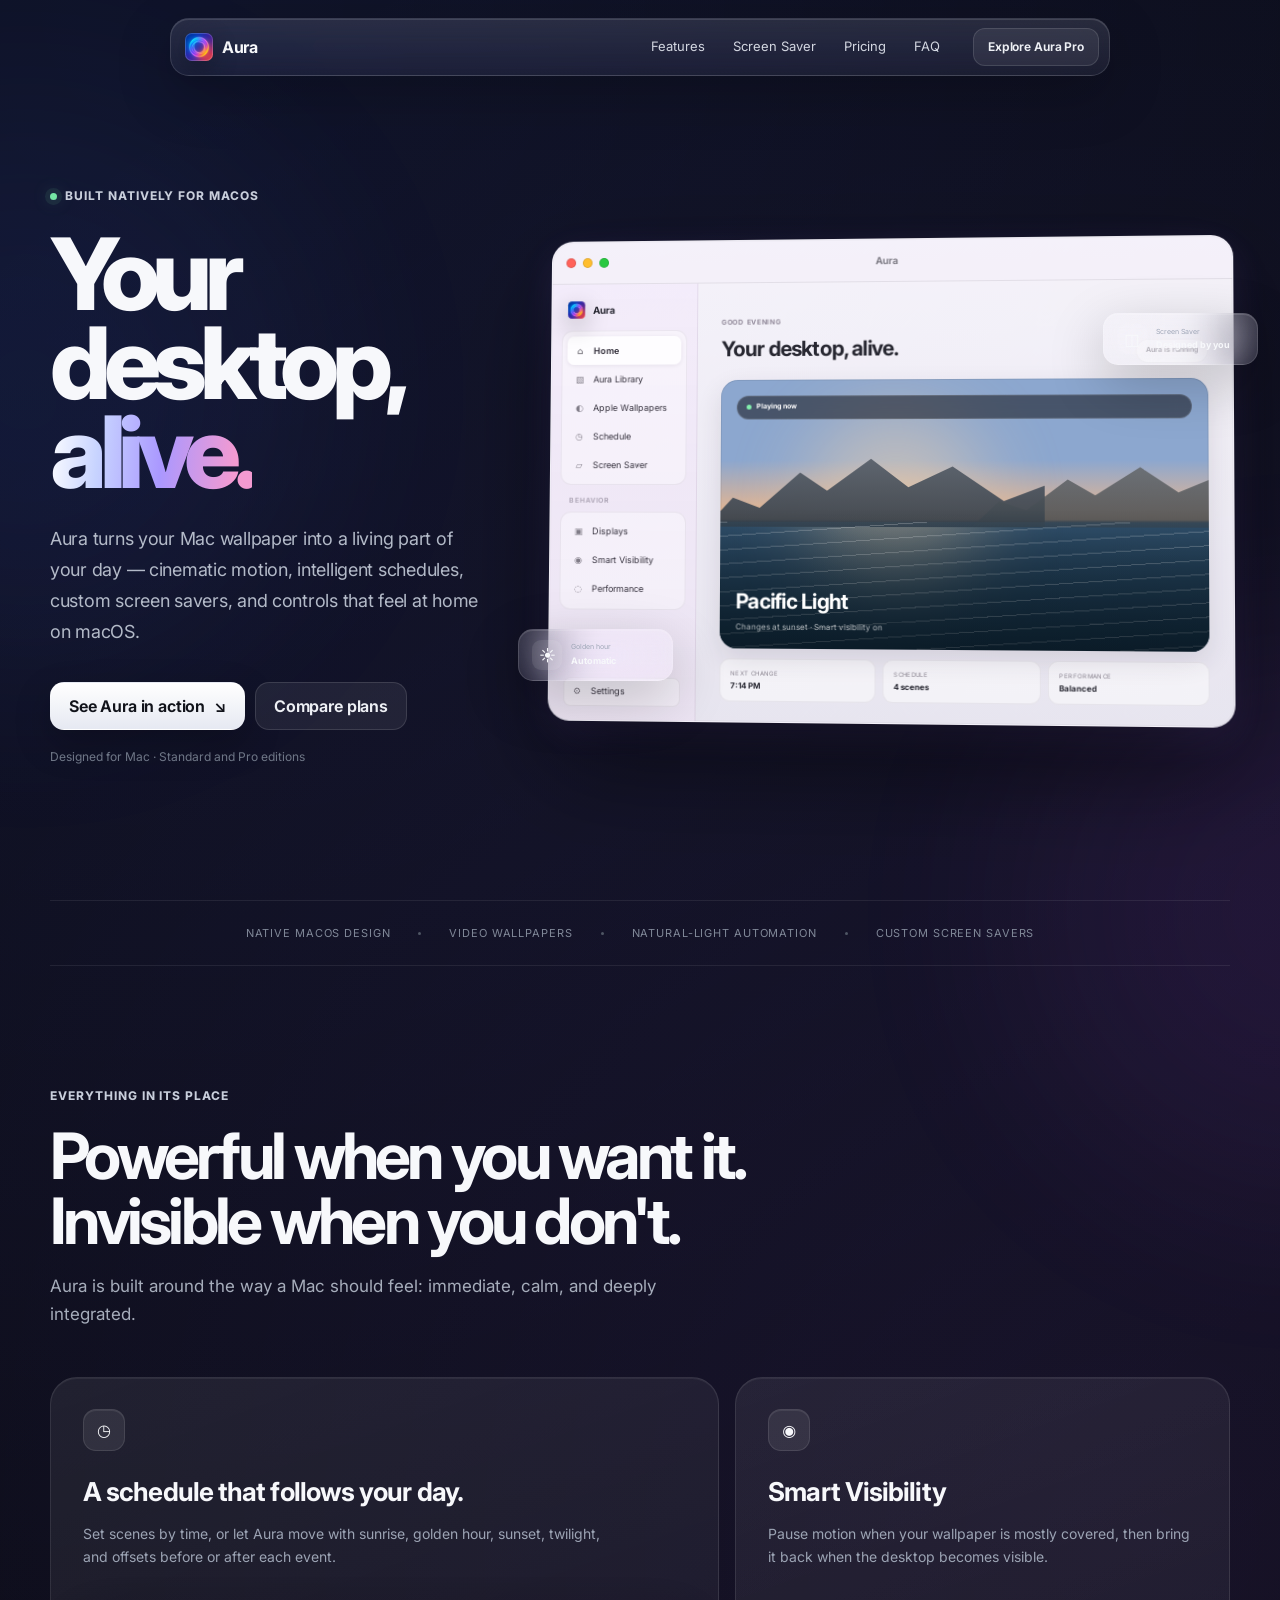
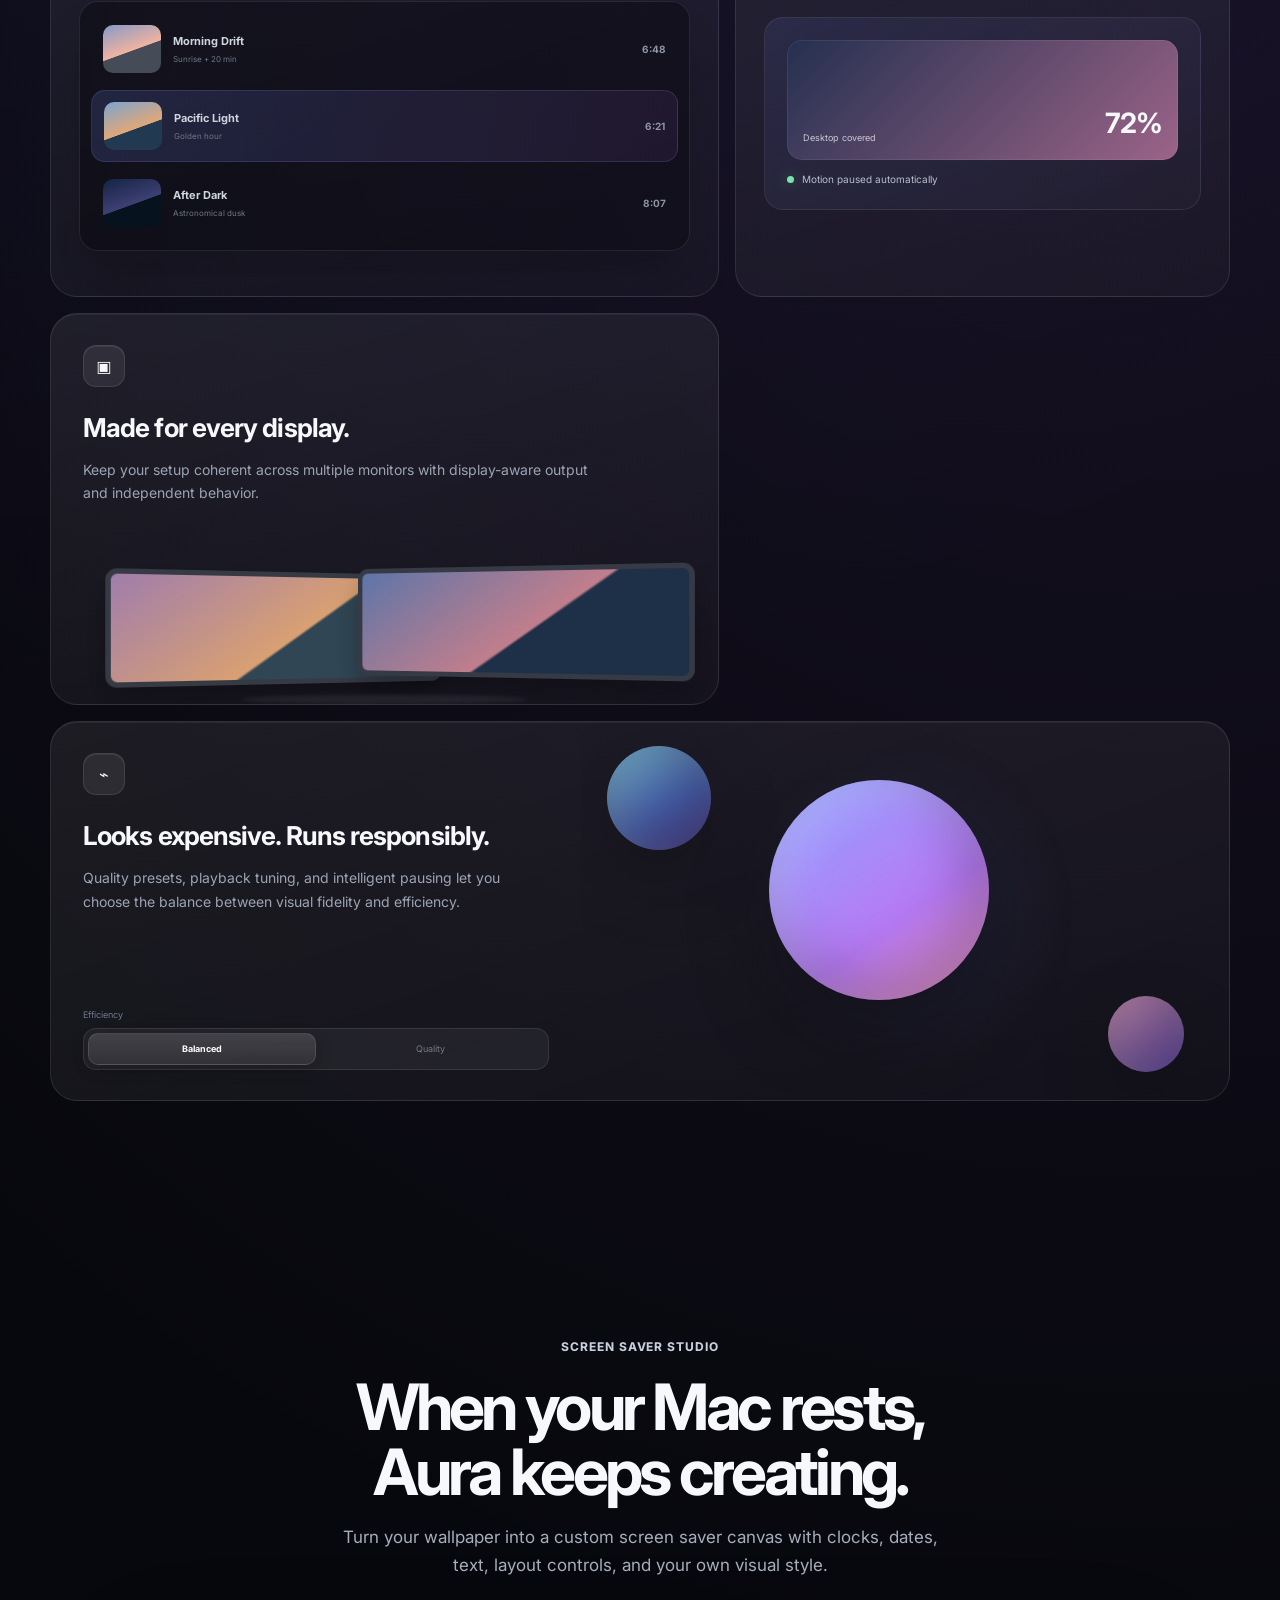
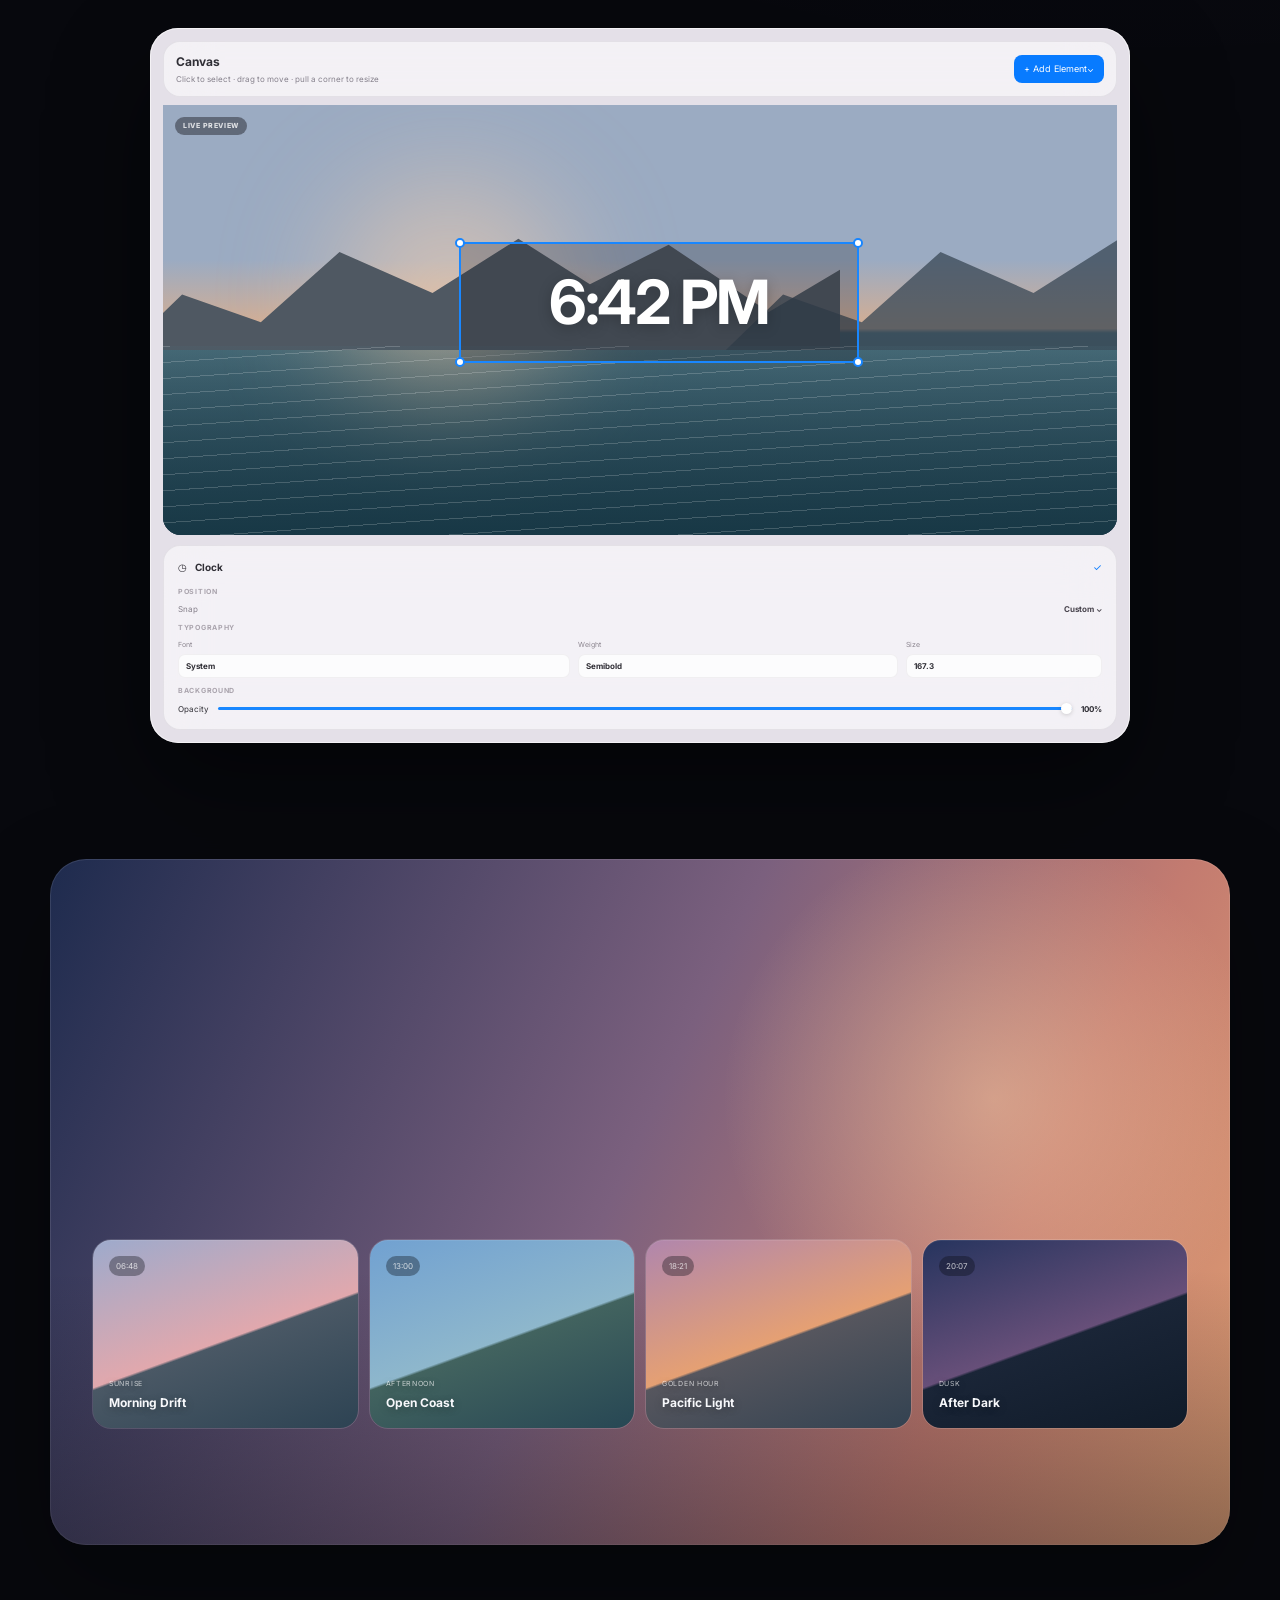
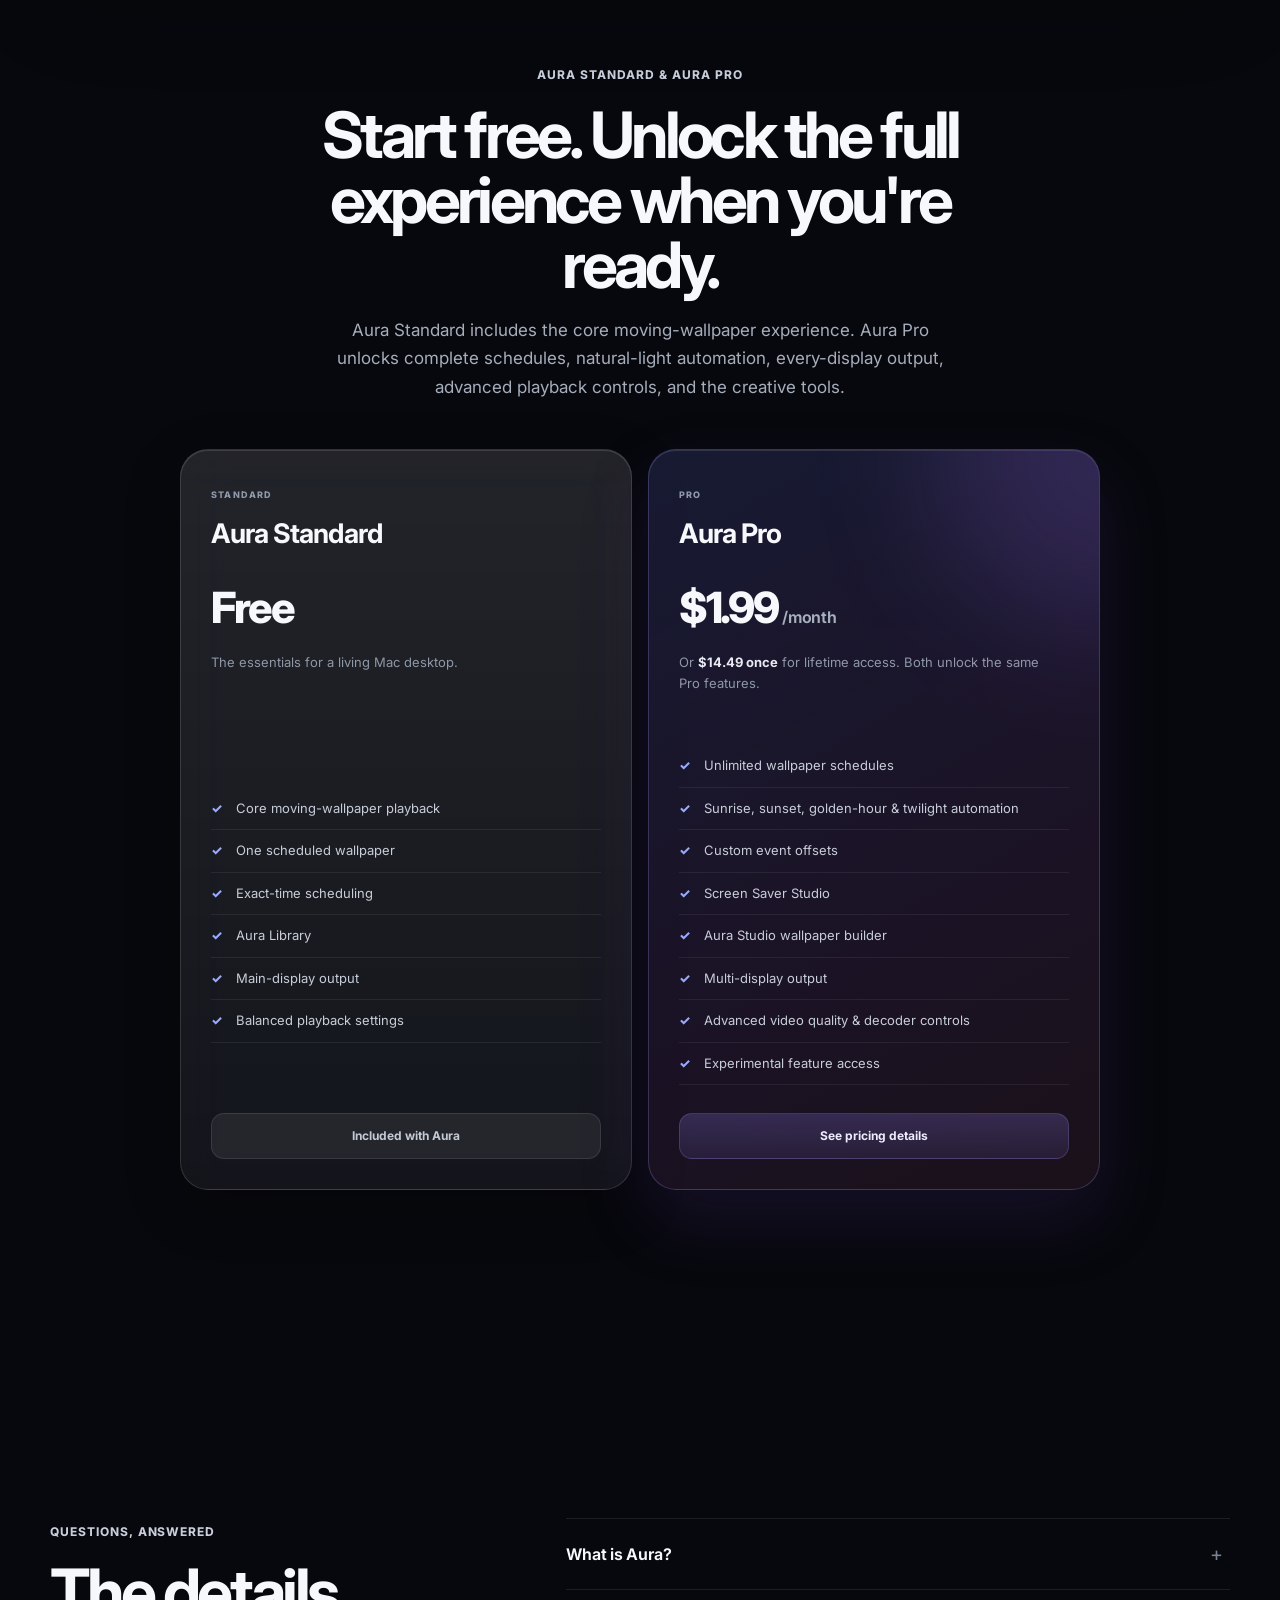
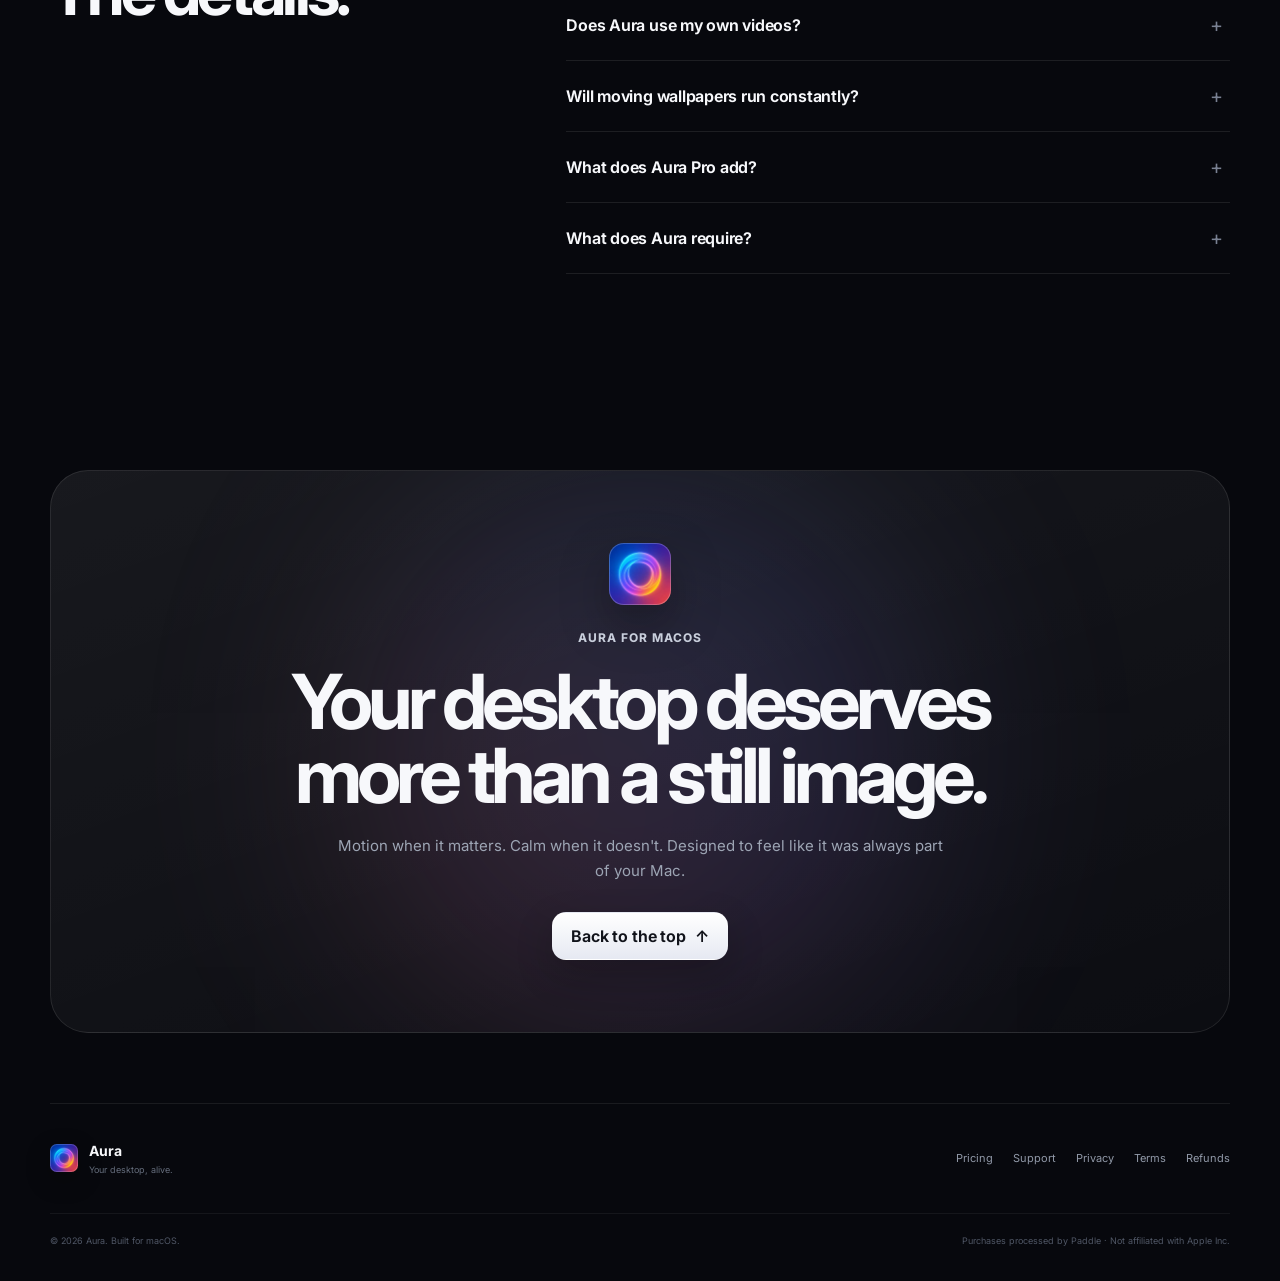
==== commit 789a3b25: "Temporarily restore pre-1.1 website until App Store review; retain updated pricing on feature branch" ====
--- a/docs/index.html
+++ b/docs/index.html
@@ -226,13 +226,13 @@
         </article>
         <article class="price-card pro-card">
           <div class="pro-glow" aria-hidden="true"></div>
-          <div><span class="plan-label">PRO</span><h3>Aura Pro</h3><p class="price">$2.99<span class="price-unit">/month</span></p><p class="price-sub"><strong>$29.99/year</strong> (eligible new subscribers: 7 days free), or <strong>$49.99 once</strong> for lifetime access. All plans unlock the same Pro features.</p></div>
+          <div><span class="plan-label">PRO</span><h3>Aura Pro</h3><p class="price">$1.99<span class="price-unit">/month</span></p><p class="price-sub">Or <strong>$14.49 once</strong> for lifetime access. Both unlock the same Pro features.</p></div>
           <ul><li>Unlimited wallpaper schedules</li><li>Sunrise, sunset, golden-hour & twilight automation</li><li>Custom event offsets</li><li>Screen Saver Studio</li><li>Aura Studio wallpaper builder</li><li>Multi-display output</li><li>Advanced video quality & decoder controls</li><li>Experimental feature access</li></ul>
           <a class="availability pro-availability" href="./pricing.html">See pricing details</a>
         </article>
       </div>
       <div class="merchant-note reveal">
-        <strong>Transparent pricing.</strong> Aura Pro is $2.99/month, $29.99/year (16% less than twelve monthly payments of $35.88), or $49.99 once. Eligible Yearly subscribers may receive 7 days free, then $29.99/year with automatic annual renewal unless canceled. U.S. prices shown before tax. Mac App Store purchases are handled by Apple; separate website orders, if enabled, are handled by Paddle.
+        <strong>Transparent pricing.</strong> Prices are shown in USD before applicable taxes. When web checkout is enabled, purchases will be sold and processed by Paddle, Aura's Merchant of Record and authorized reseller.
       </div>
     </section>
 
@@ -262,7 +262,7 @@
       <div class="footer-brand"><span class="brand-mark" aria-hidden="true"><span></span></span><div><b>Aura</b><small>Your desktop, alive.</small></div></div>
       <div class="footer-links"><a href="./pricing.html">Pricing</a><a href="./support.html">Support</a><a href="./privacy.html">Privacy</a><a href="./terms.html">Terms</a><a href="./refunds.html">Refunds</a></div>
     </div>
-    <div class="footer-bottom"><span>© <span data-year></span> Aura. Built for macOS.</span><span>App Store purchases processed by Apple · Separate website purchases, if offered, by Paddle</span></div>
+    <div class="footer-bottom"><span>© <span data-year></span> Aura. Built for macOS.</span><span>Purchases processed by Paddle · Not affiliated with Apple Inc.</span></div>
   </footer>
 </body>
 </html>
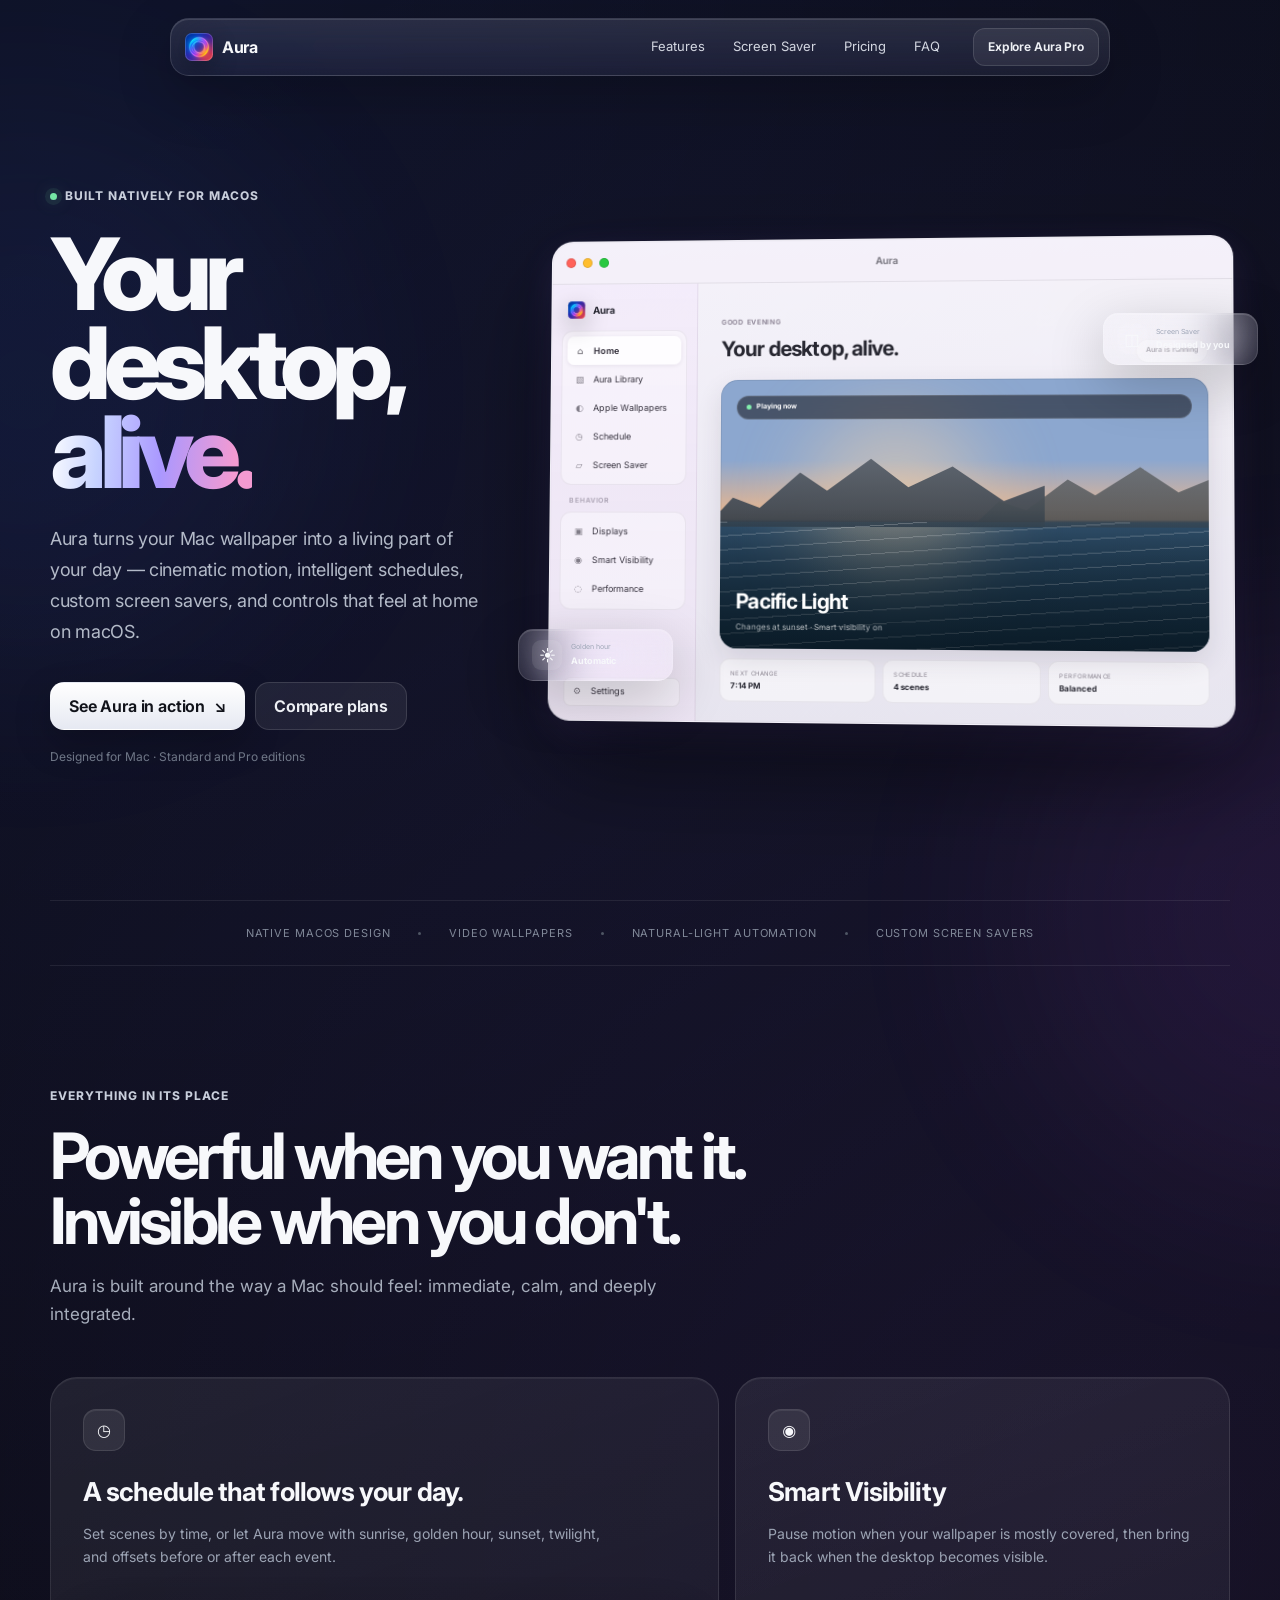
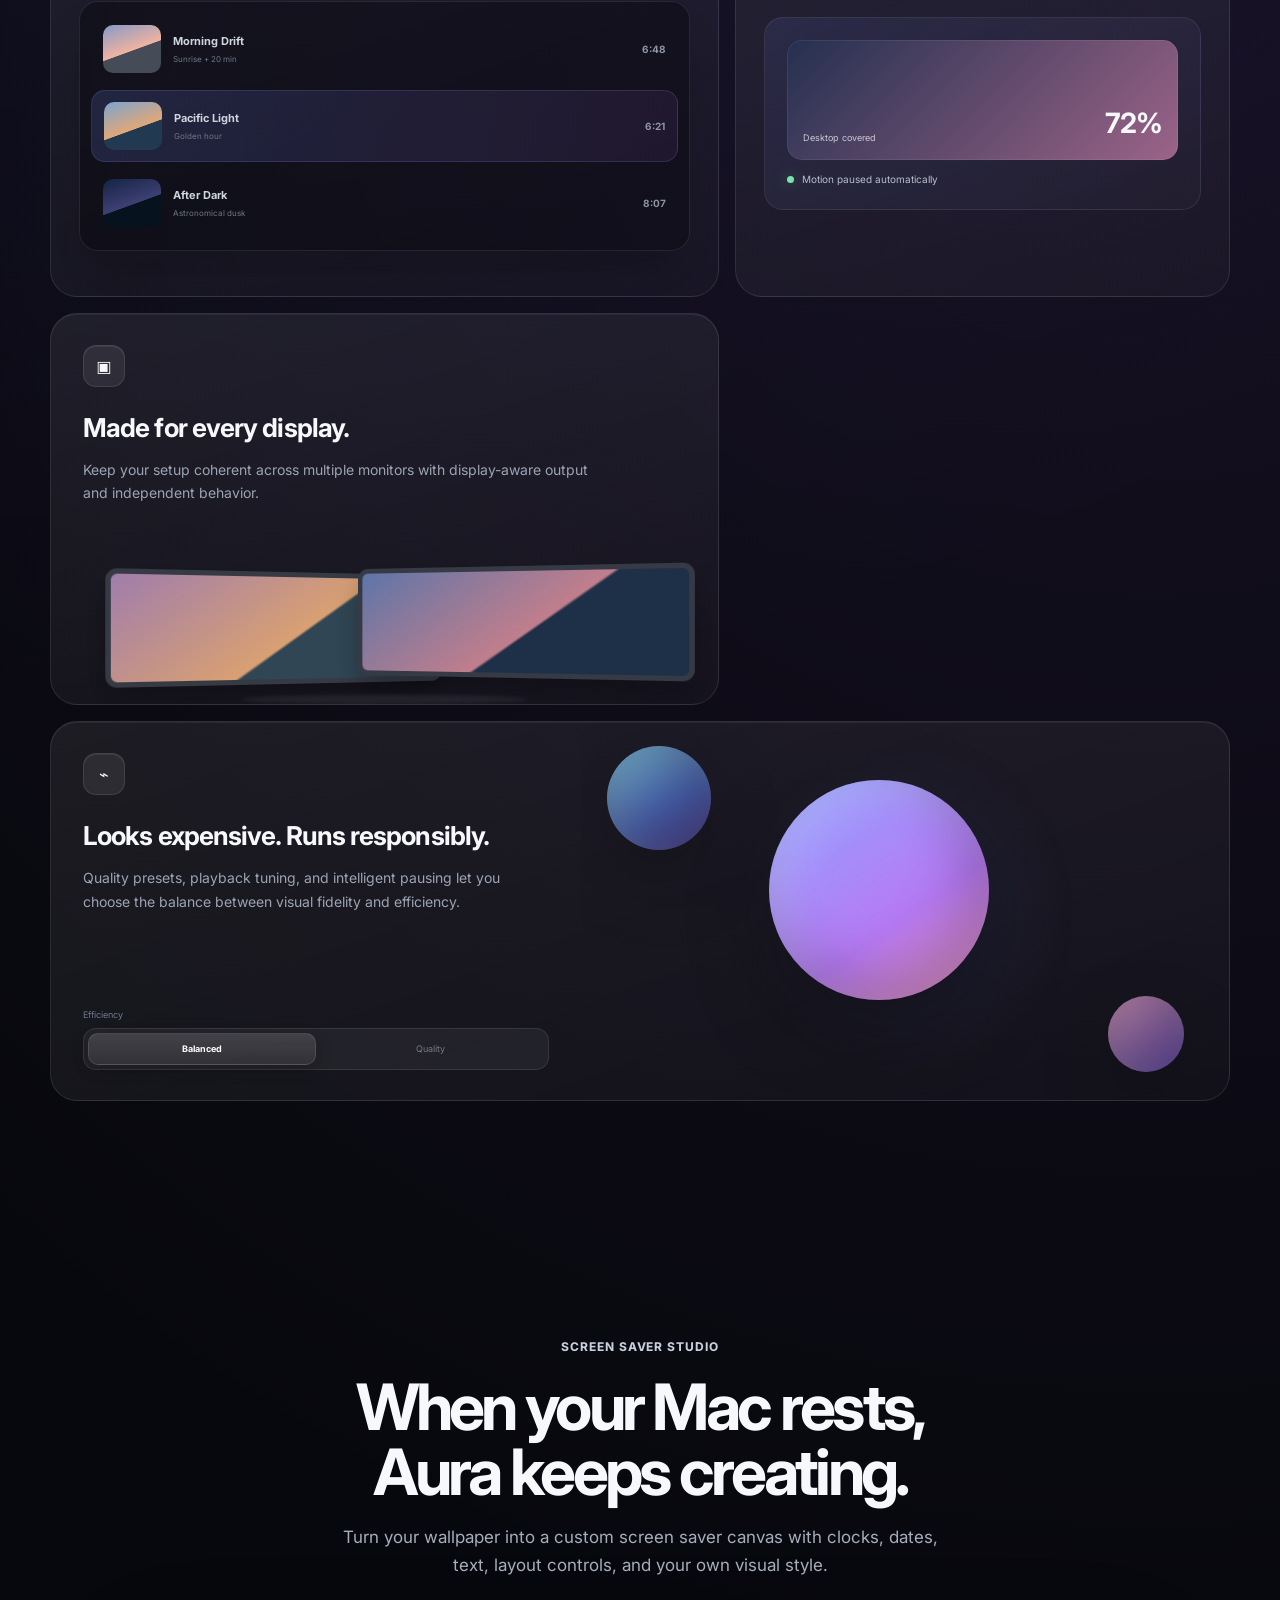
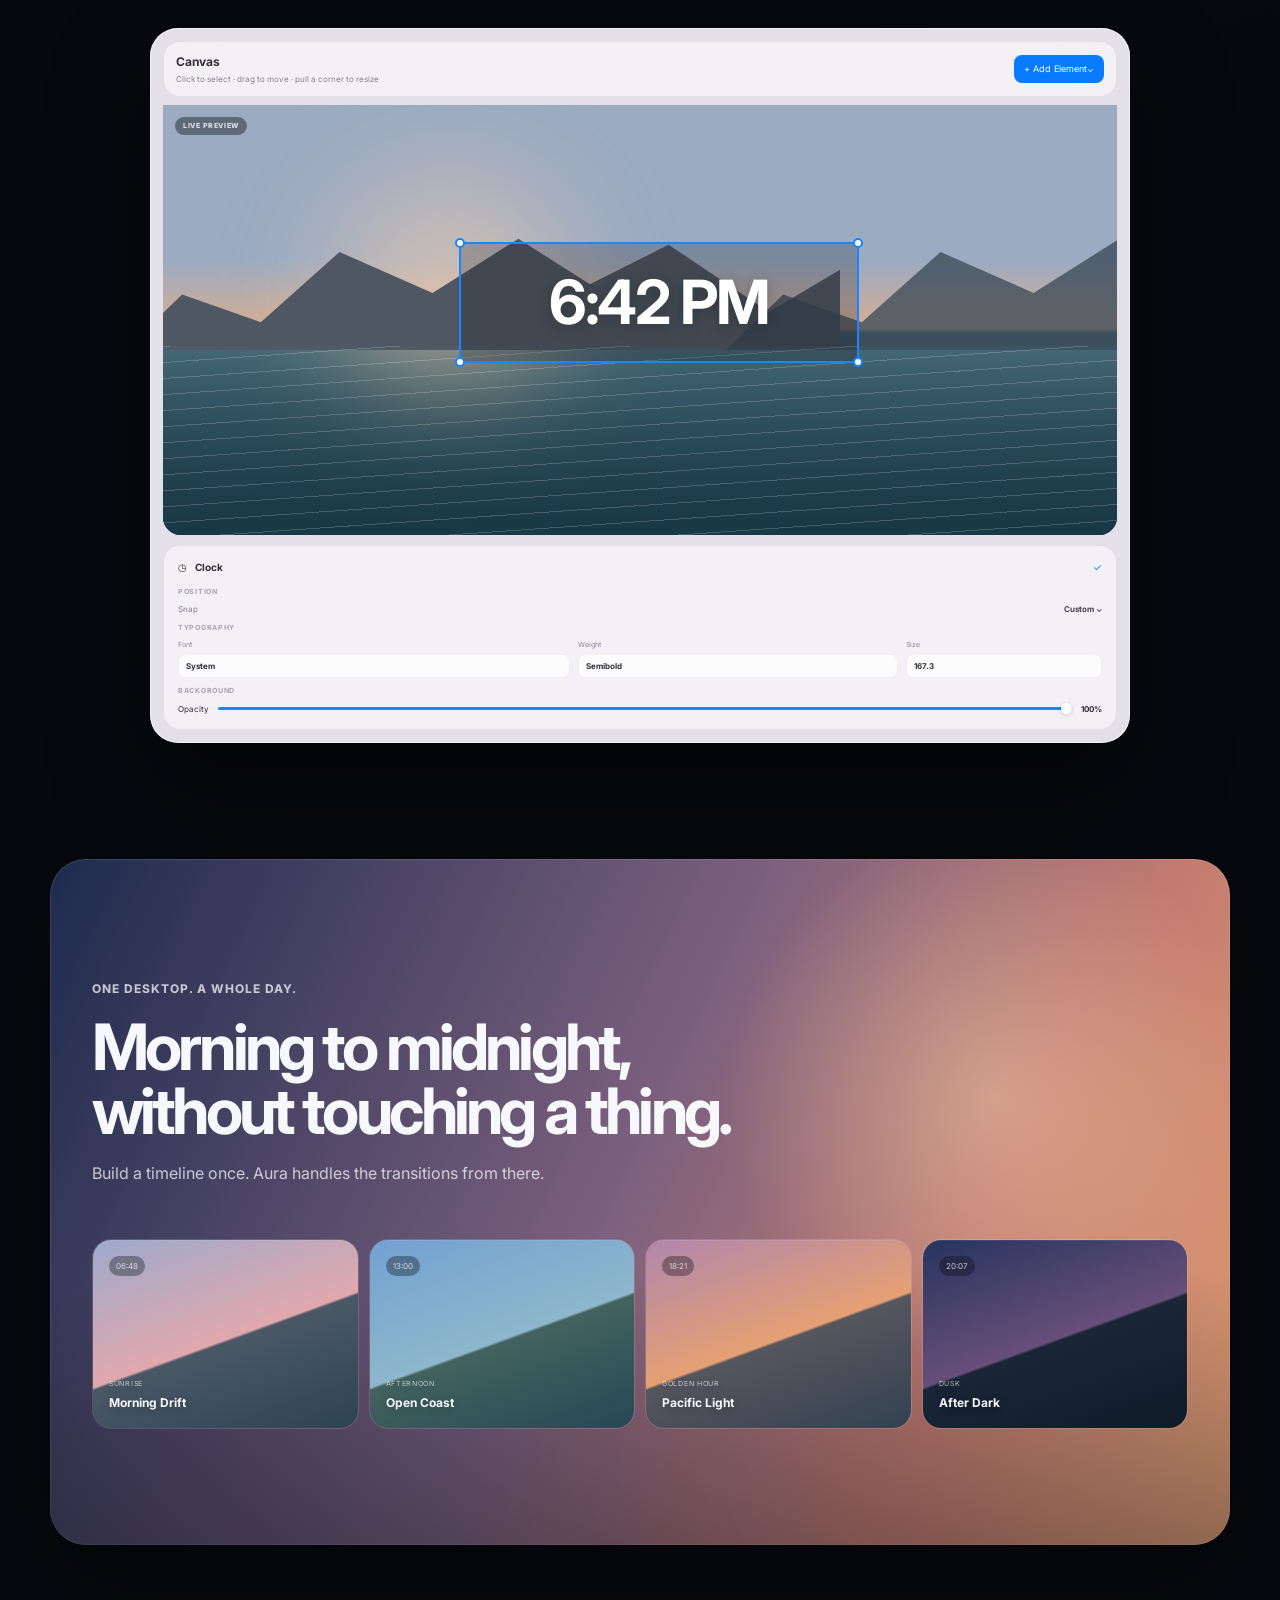
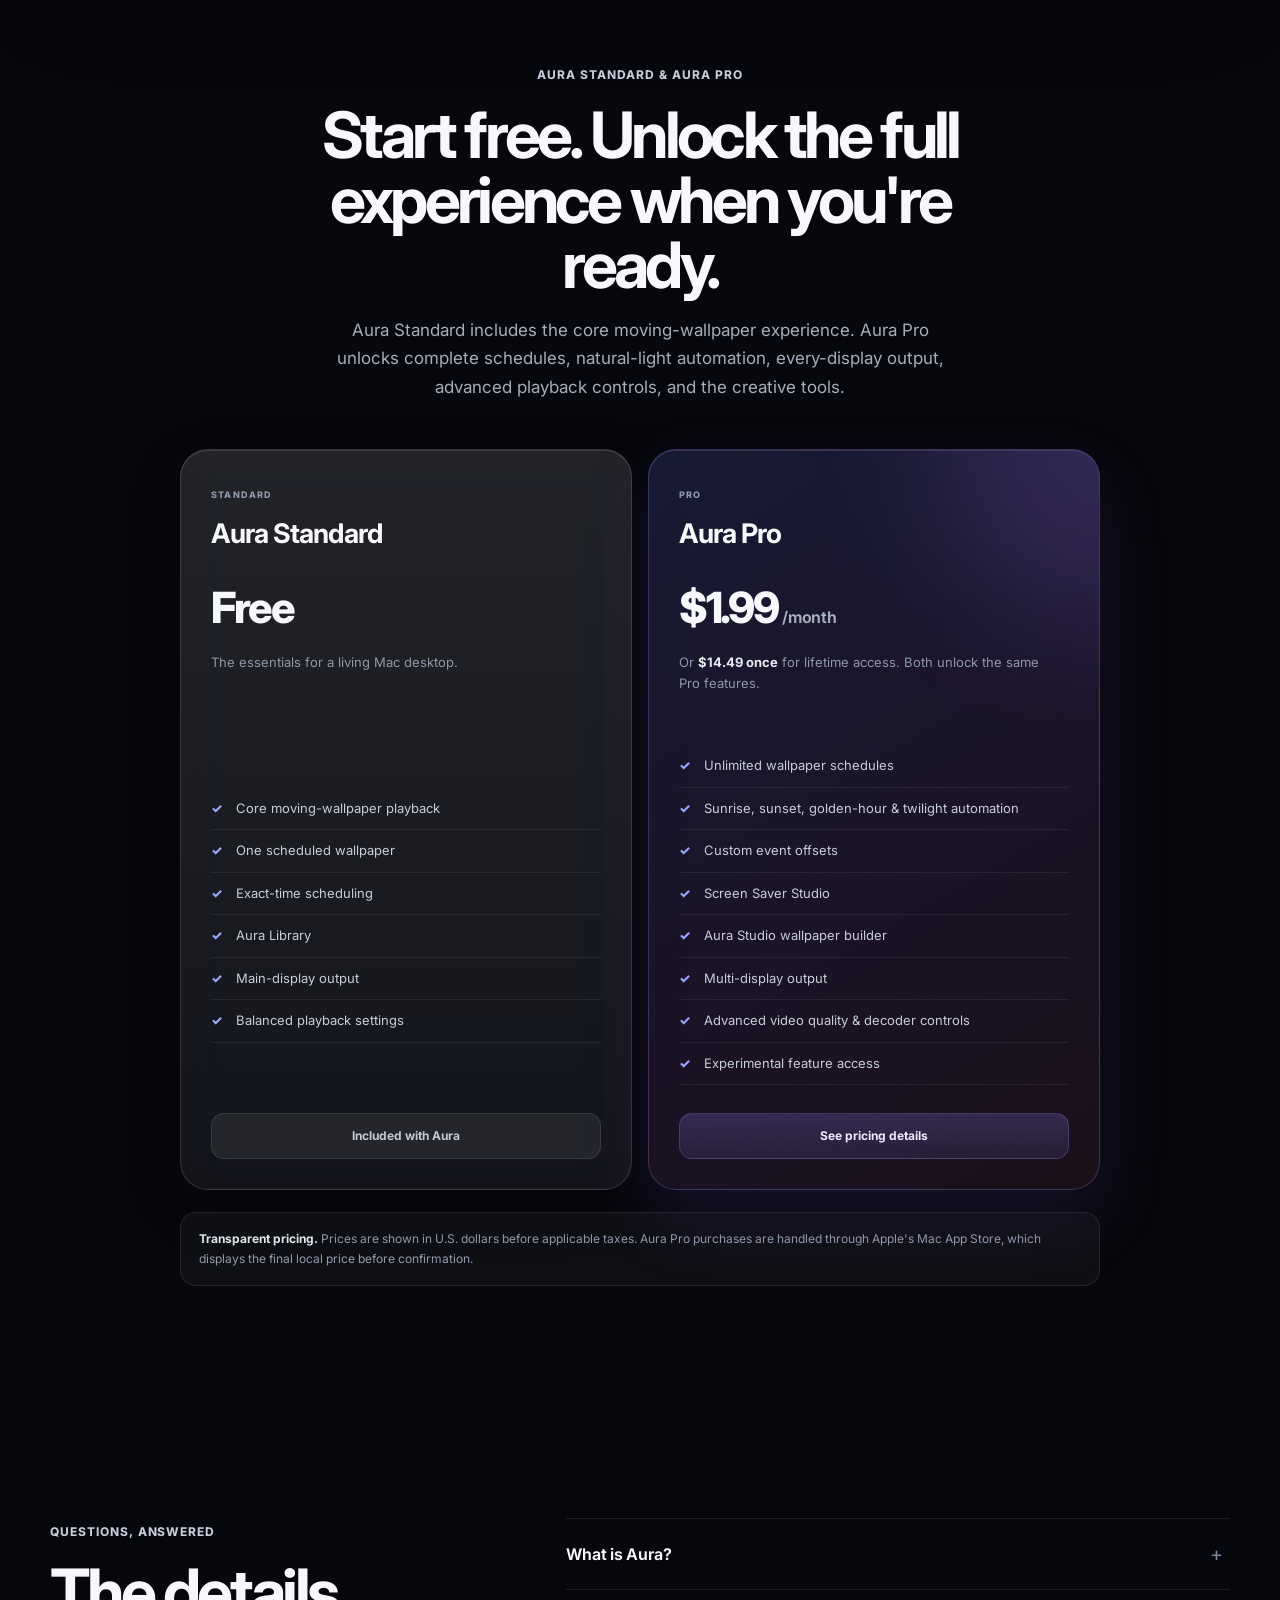
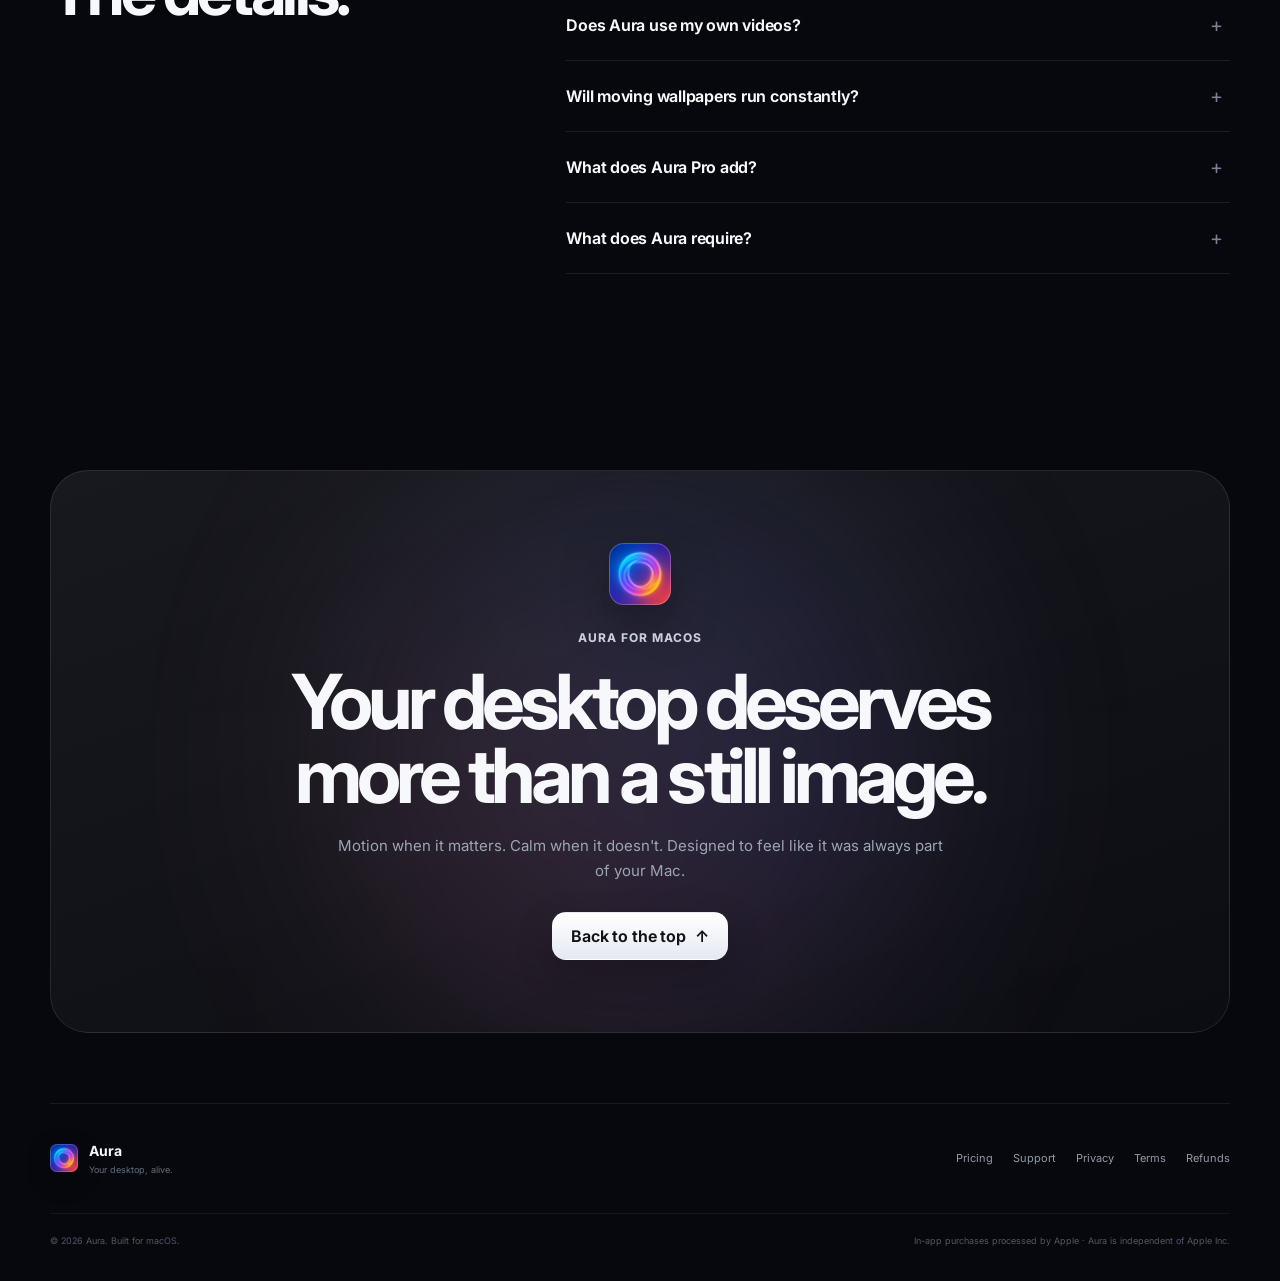
==== commit b4b38260: "Replace external checkout references with App Store purchase guidance" ====
--- a/docs/index.html
+++ b/docs/index.html
@@ -232,7 +232,7 @@
         </article>
       </div>
       <div class="merchant-note reveal">
-        <strong>Transparent pricing.</strong> Prices are shown in USD before applicable taxes. When web checkout is enabled, purchases will be sold and processed by Paddle, Aura's Merchant of Record and authorized reseller.
+        <strong>Transparent pricing.</strong> Prices are shown in U.S. dollars before applicable taxes. Aura Pro purchases are handled through Apple's Mac App Store, which displays the final local price before confirmation.
       </div>
     </section>
 
@@ -262,7 +262,7 @@
       <div class="footer-brand"><span class="brand-mark" aria-hidden="true"><span></span></span><div><b>Aura</b><small>Your desktop, alive.</small></div></div>
       <div class="footer-links"><a href="./pricing.html">Pricing</a><a href="./support.html">Support</a><a href="./privacy.html">Privacy</a><a href="./terms.html">Terms</a><a href="./refunds.html">Refunds</a></div>
     </div>
-    <div class="footer-bottom"><span>© <span data-year></span> Aura. Built for macOS.</span><span>Purchases processed by Paddle · Not affiliated with Apple Inc.</span></div>
+    <div class="footer-bottom"><span>© <span data-year></span> Aura. Built for macOS.</span><span>In-app purchases processed by Apple · Aura is independent of Apple Inc.</span></div>
   </footer>
 </body>
 </html>
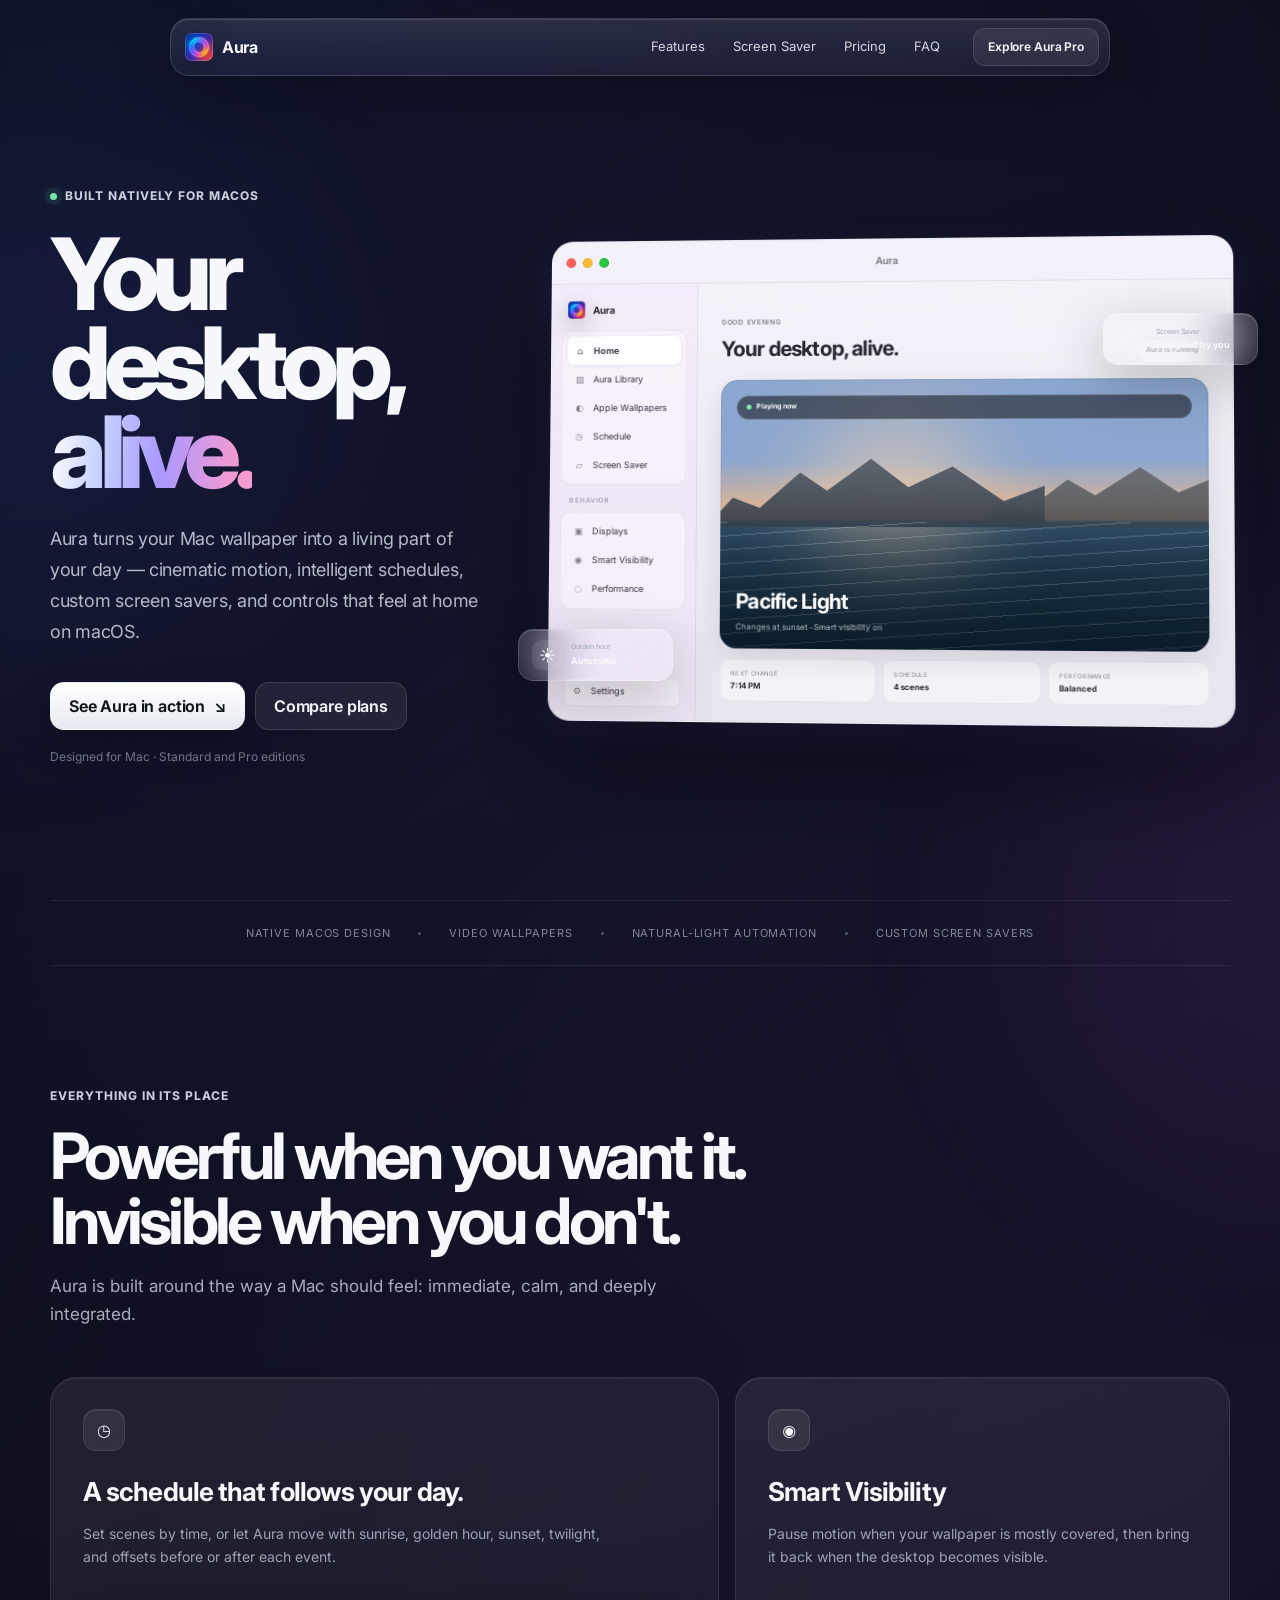
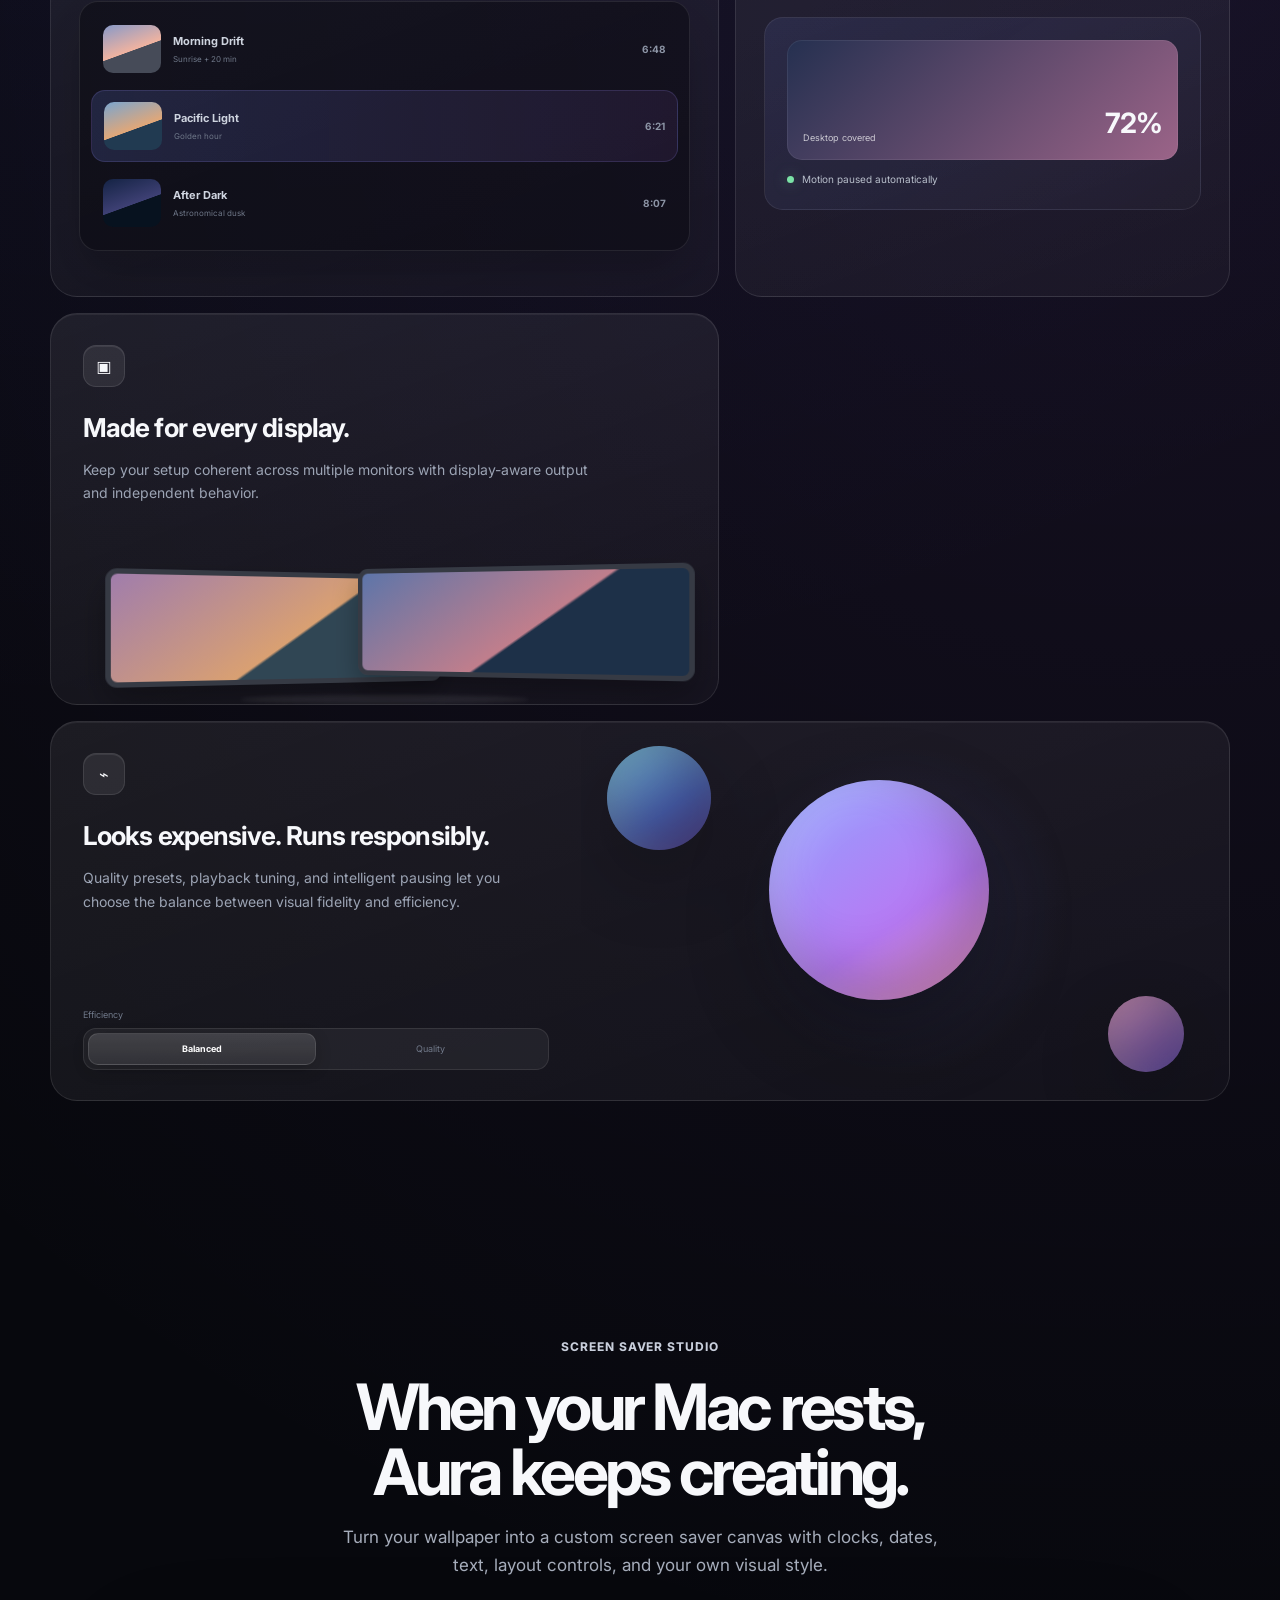
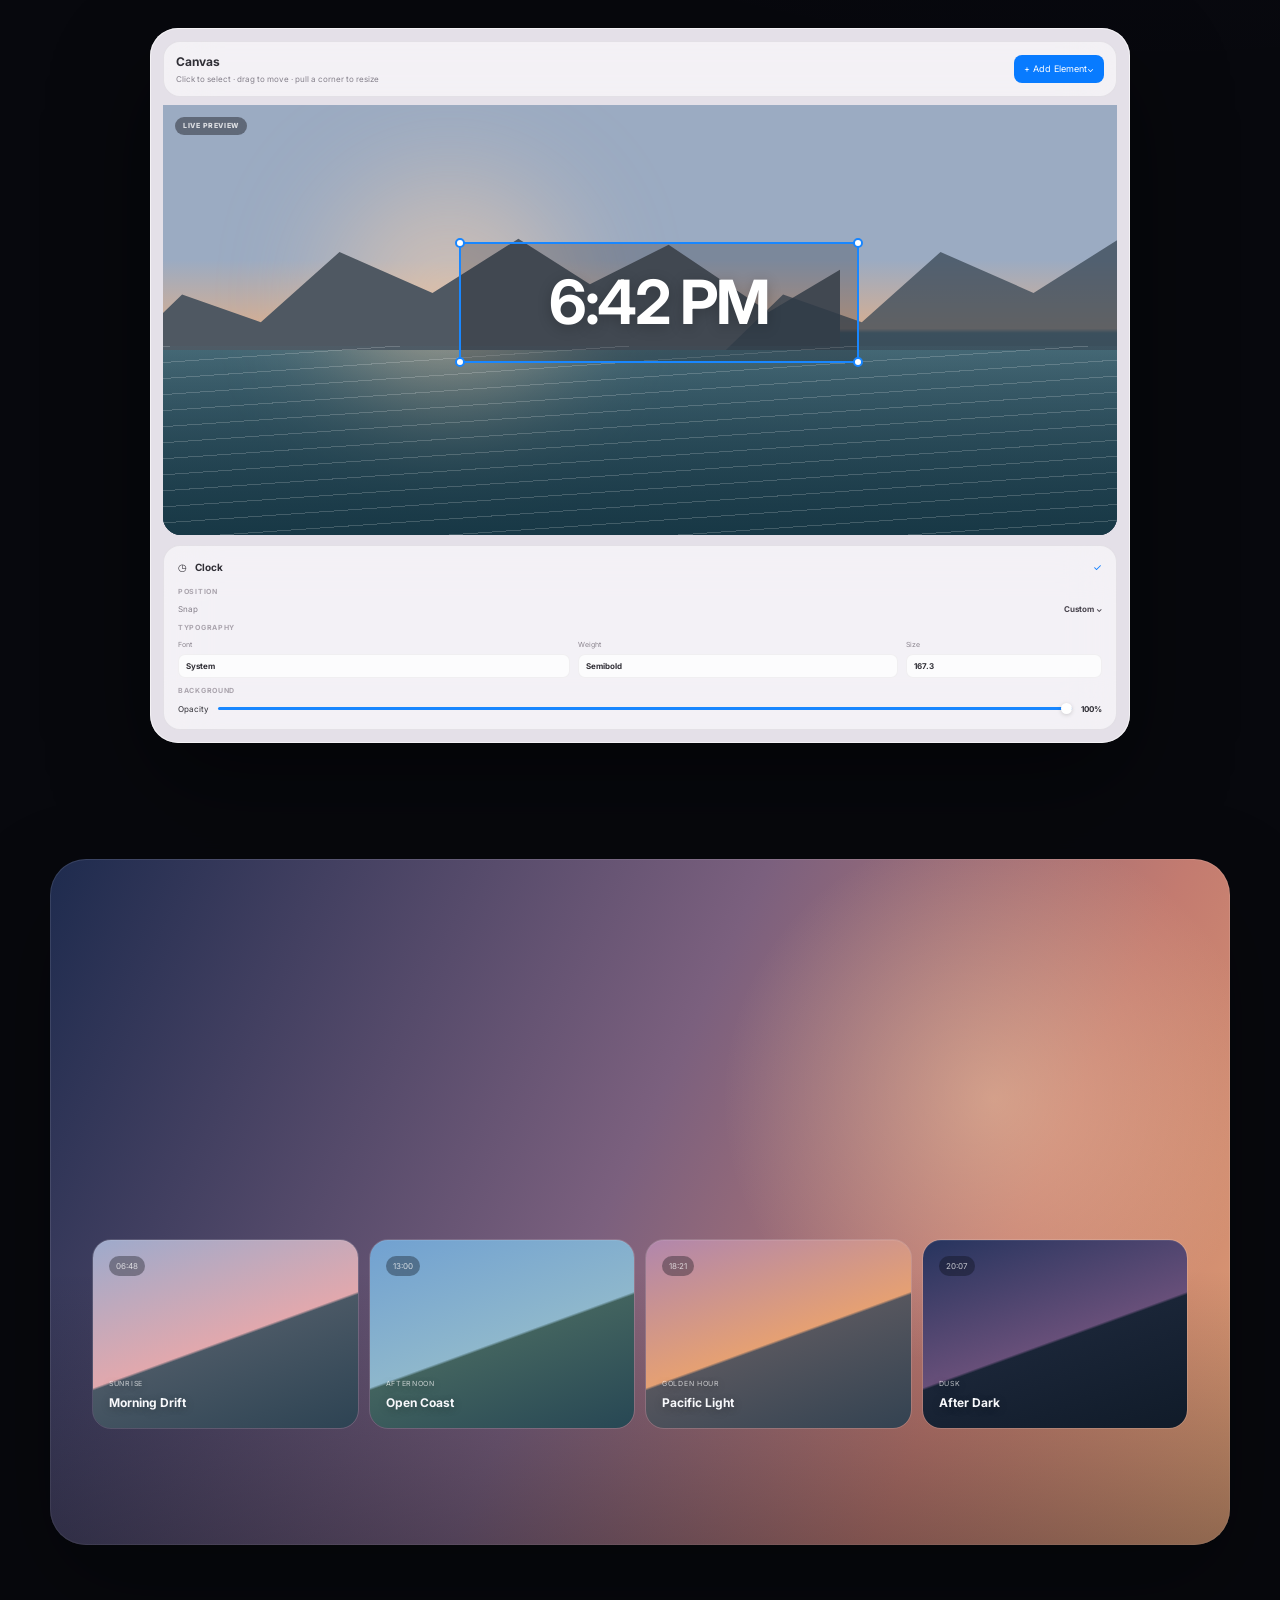
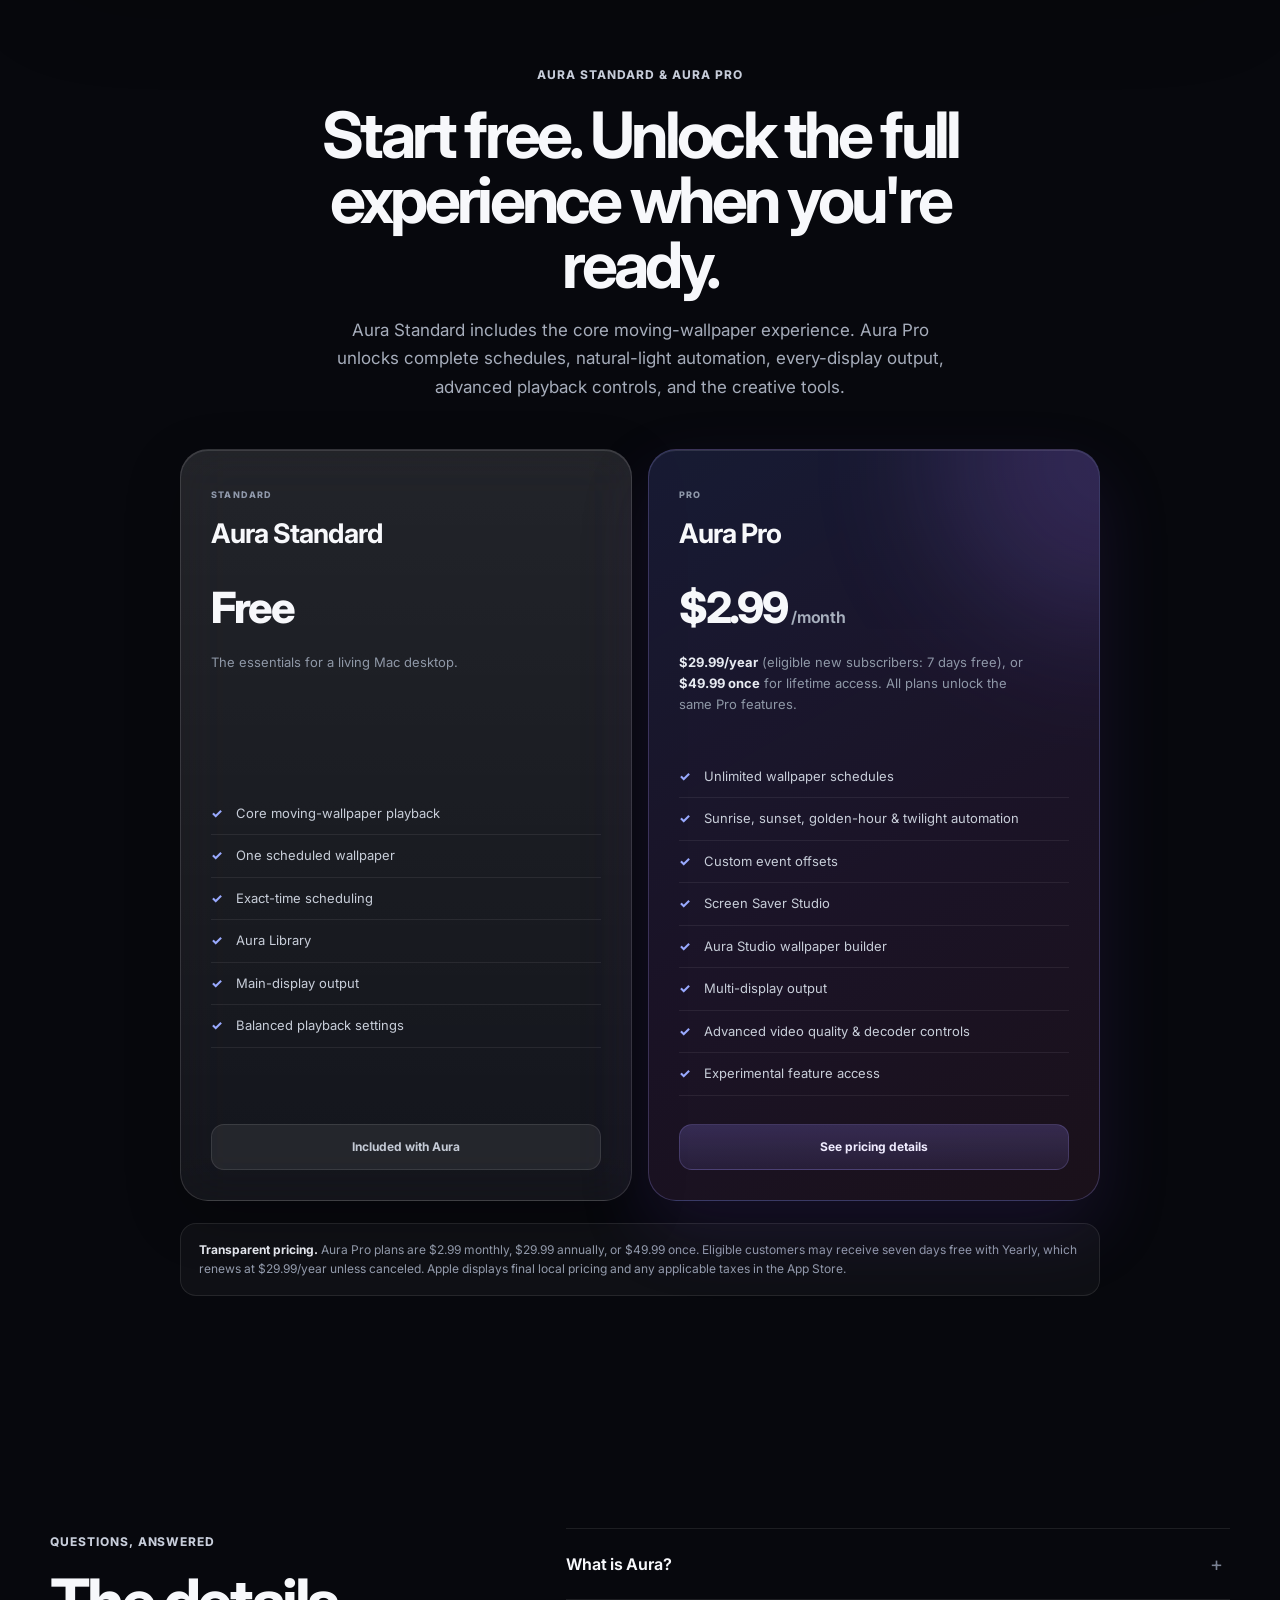
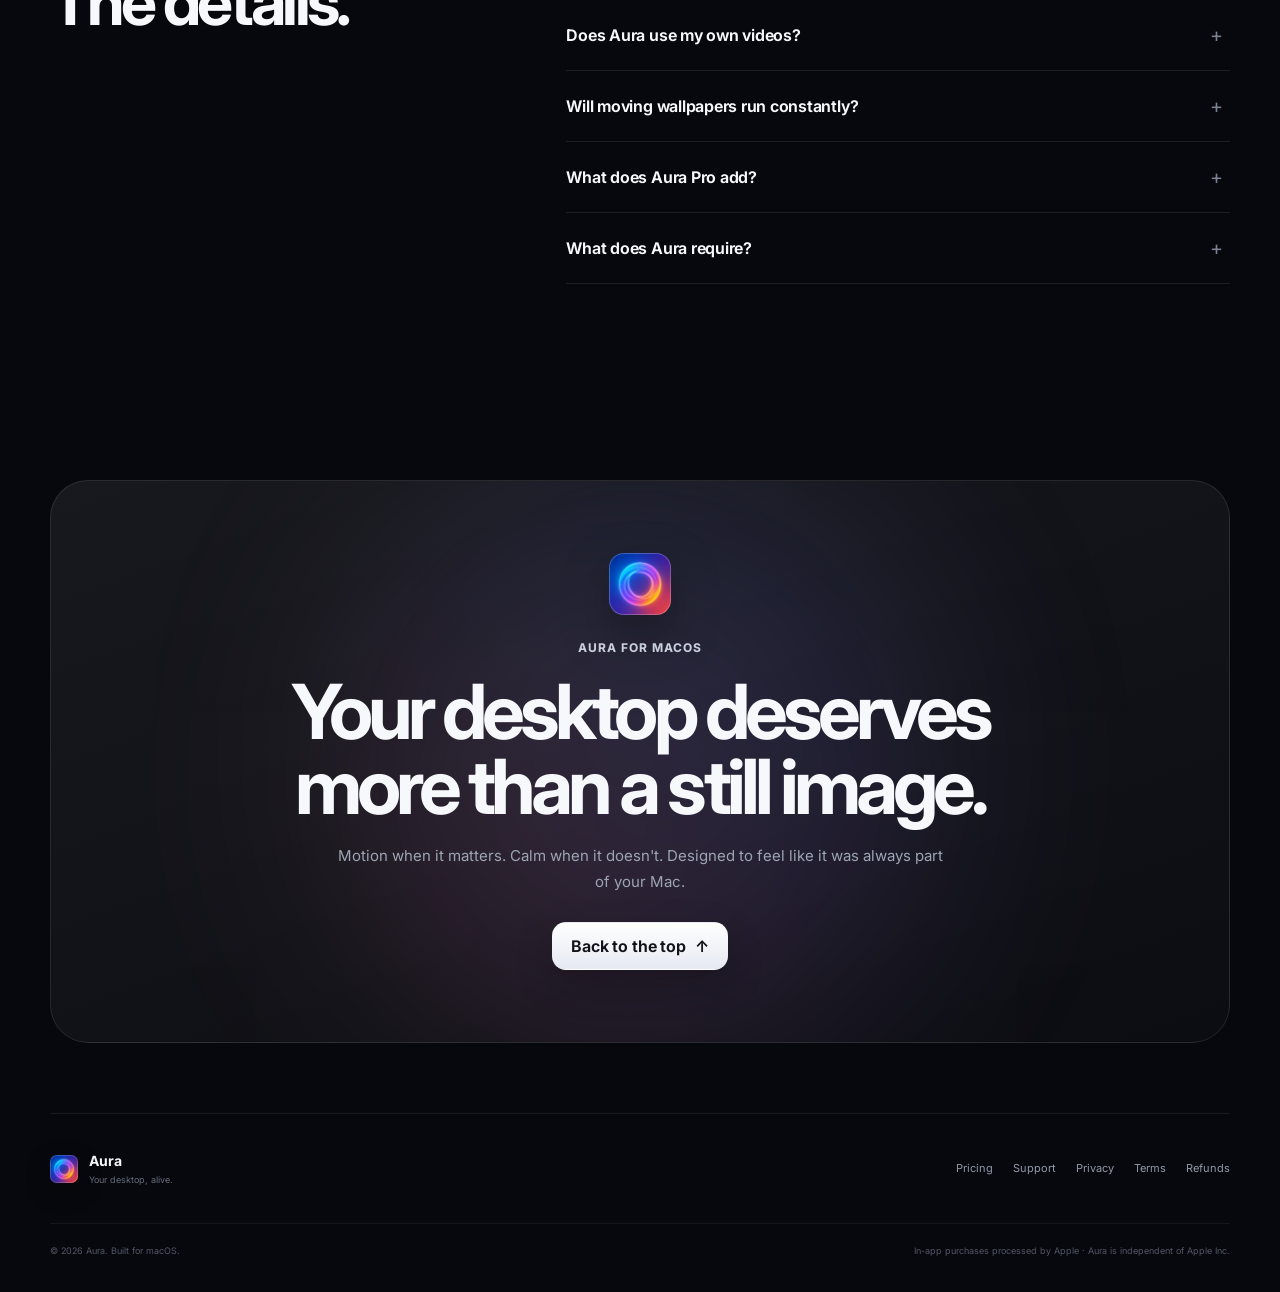
==== commit d33867c1: "Remove third-party payments from saved future pricing site" ====
--- a/docs/index.html
+++ b/docs/index.html
@@ -226,13 +226,13 @@
         </article>
         <article class="price-card pro-card">
           <div class="pro-glow" aria-hidden="true"></div>
-          <div><span class="plan-label">PRO</span><h3>Aura Pro</h3><p class="price">$1.99<span class="price-unit">/month</span></p><p class="price-sub">Or <strong>$14.49 once</strong> for lifetime access. Both unlock the same Pro features.</p></div>
+          <div><span class="plan-label">PRO</span><h3>Aura Pro</h3><p class="price">$2.99<span class="price-unit">/month</span></p><p class="price-sub"><strong>$29.99/year</strong> (eligible new subscribers: 7 days free), or <strong>$49.99 once</strong> for lifetime access. All plans unlock the same Pro features.</p></div>
           <ul><li>Unlimited wallpaper schedules</li><li>Sunrise, sunset, golden-hour & twilight automation</li><li>Custom event offsets</li><li>Screen Saver Studio</li><li>Aura Studio wallpaper builder</li><li>Multi-display output</li><li>Advanced video quality & decoder controls</li><li>Experimental feature access</li></ul>
           <a class="availability pro-availability" href="./pricing.html">See pricing details</a>
         </article>
       </div>
       <div class="merchant-note reveal">
-        <strong>Transparent pricing.</strong> Prices are shown in U.S. dollars before applicable taxes. Aura Pro purchases are handled through Apple's Mac App Store, which displays the final local price before confirmation.
+        <strong>Transparent pricing.</strong> Aura Pro plans are $2.99 monthly, $29.99 annually, or $49.99 once. Eligible customers may receive seven days free with Yearly, which renews at $29.99/year unless canceled. Apple displays final local pricing and any applicable taxes in the App Store.
       </div>
     </section>
 
--- a/docs/styles.css
+++ b/docs/styles.css
@@ -518,76 +518,3 @@
     inset 0 0 0 1px rgba(255,255,255,.22),
     0 18px 48px rgba(0,0,0,.34) !important;
 }
-
-
-/* Aura web checkout */
-.checkout-page { padding-bottom: 90px; }
-.checkout-hero { max-width: 830px; padding-bottom: 42px; }
-.checkout-layout {
-  display: grid;
-  grid-template-columns: minmax(0,1.15fr) minmax(340px,.85fr);
-  gap: 18px;
-  align-items: start;
-  max-width: 1060px;
-  margin: 0 auto;
-}
-.checkout-plans { display: grid; gap: 14px; }
-.checkout-plan {
-  width: 100%;
-  min-height: 190px;
-  padding: 24px;
-  border-radius: 24px;
-  color: var(--text);
-  text-align: left;
-  cursor: pointer;
-  transition: transform .2s ease, border-color .2s ease, background .2s ease, box-shadow .2s ease;
-}
-.checkout-plan:hover { transform: translateY(-2px); border-color: rgba(170,155,255,.28); }
-.checkout-plan.selected {
-  background: linear-gradient(145deg,rgba(117,139,255,.16),rgba(178,117,255,.10));
-  border-color: rgba(166,153,255,.38);
-  box-shadow: inset 0 1px 0 rgba(255,255,255,.15), 0 20px 55px rgba(71,54,138,.18);
-}
-.checkout-plan-top { display:flex; align-items:center; justify-content:space-between; gap:14px; }
-.checkout-plan .tag { display:inline-flex; padding:5px 8px; border-radius:999px; background:rgba(142,126,255,.16); color:#d7d1ff; font-size:9px; font-weight:800; letter-spacing:.08em; }
-.checkout-check { width:25px; height:25px; border-radius:50%; display:grid; place-items:center; background:rgba(255,255,255,.08); color:transparent; font-size:12px; }
-.checkout-plan.selected .checkout-check { color:#fff; background:linear-gradient(145deg,#718cff,#aa7dff); }
-.checkout-plan strong { display:block; margin-top:22px; font-size:34px; line-height:1; letter-spacing:-.045em; }
-.checkout-plan strong small { color:#929bac; font-size:13px; font-weight:650; letter-spacing:-.01em; }
-.checkout-plan p { margin:13px 0 0; max-width:610px; color:#939cab; font-size:12px; line-height:1.7; }
-.checkout-plan-link { margin-top:18px; min-height:42px; width:100%; }
-
-.checkout-summary { position:sticky; top:96px; padding:26px; border-radius:26px; }
-.checkout-summary-row { display:flex; align-items:flex-start; justify-content:space-between; gap:18px; margin-top:22px; }
-.checkout-summary-row b,.checkout-summary-row small { display:block; }
-.checkout-summary-row b { font-size:15px; }
-.checkout-summary-row small { color:#7e8797; font-size:10px; line-height:1.5; margin-top:3px; max-width:230px; }
-.checkout-summary-row > strong { font-size:18px; letter-spacing:-.03em; white-space:nowrap; }
-.checkout-divider { height:1px; background:rgba(255,255,255,.09); margin:21px 0 2px; }
-.checkout-total > strong { font-size:23px; }
-.checkout-button { width:100%; margin-top:24px; border:0; cursor:pointer; }
-.checkout-button:disabled { cursor:not-allowed; opacity:.55; transform:none; }
-.checkout-status { color:#7f8898; font-size:10px; line-height:1.6; text-align:center; margin:11px 4px 0; }
-.checkout-trust { display:grid; gap:7px; margin-top:20px; color:#858e9e; font-size:10px; }
-.checkout-legal { color:#687181; font-size:9px; line-height:1.6; margin:18px 0 0; }
-.checkout-legal a { color:#bdb7ff; text-decoration:underline; text-underline-offset:2px; }
-.checkout-help {
-  max-width:1060px;
-  margin:18px auto 0;
-  padding:30px;
-  border:1px solid rgba(255,255,255,.09);
-  border-radius:26px;
-  background:rgba(255,255,255,.025);
-  display:grid;
-  grid-template-columns:.7fr 1.3fr;
-  gap:30px;
-  align-items:start;
-}
-.checkout-help h2 { margin:9px 0 0; font-size:28px; letter-spacing:-.04em; }
-.checkout-help .feature-checklist { margin:0; }
-
-@media (max-width: 820px) {
-  .checkout-layout { grid-template-columns:1fr; }
-  .checkout-summary { position:static; }
-  .checkout-help { grid-template-columns:1fr; }
-}
